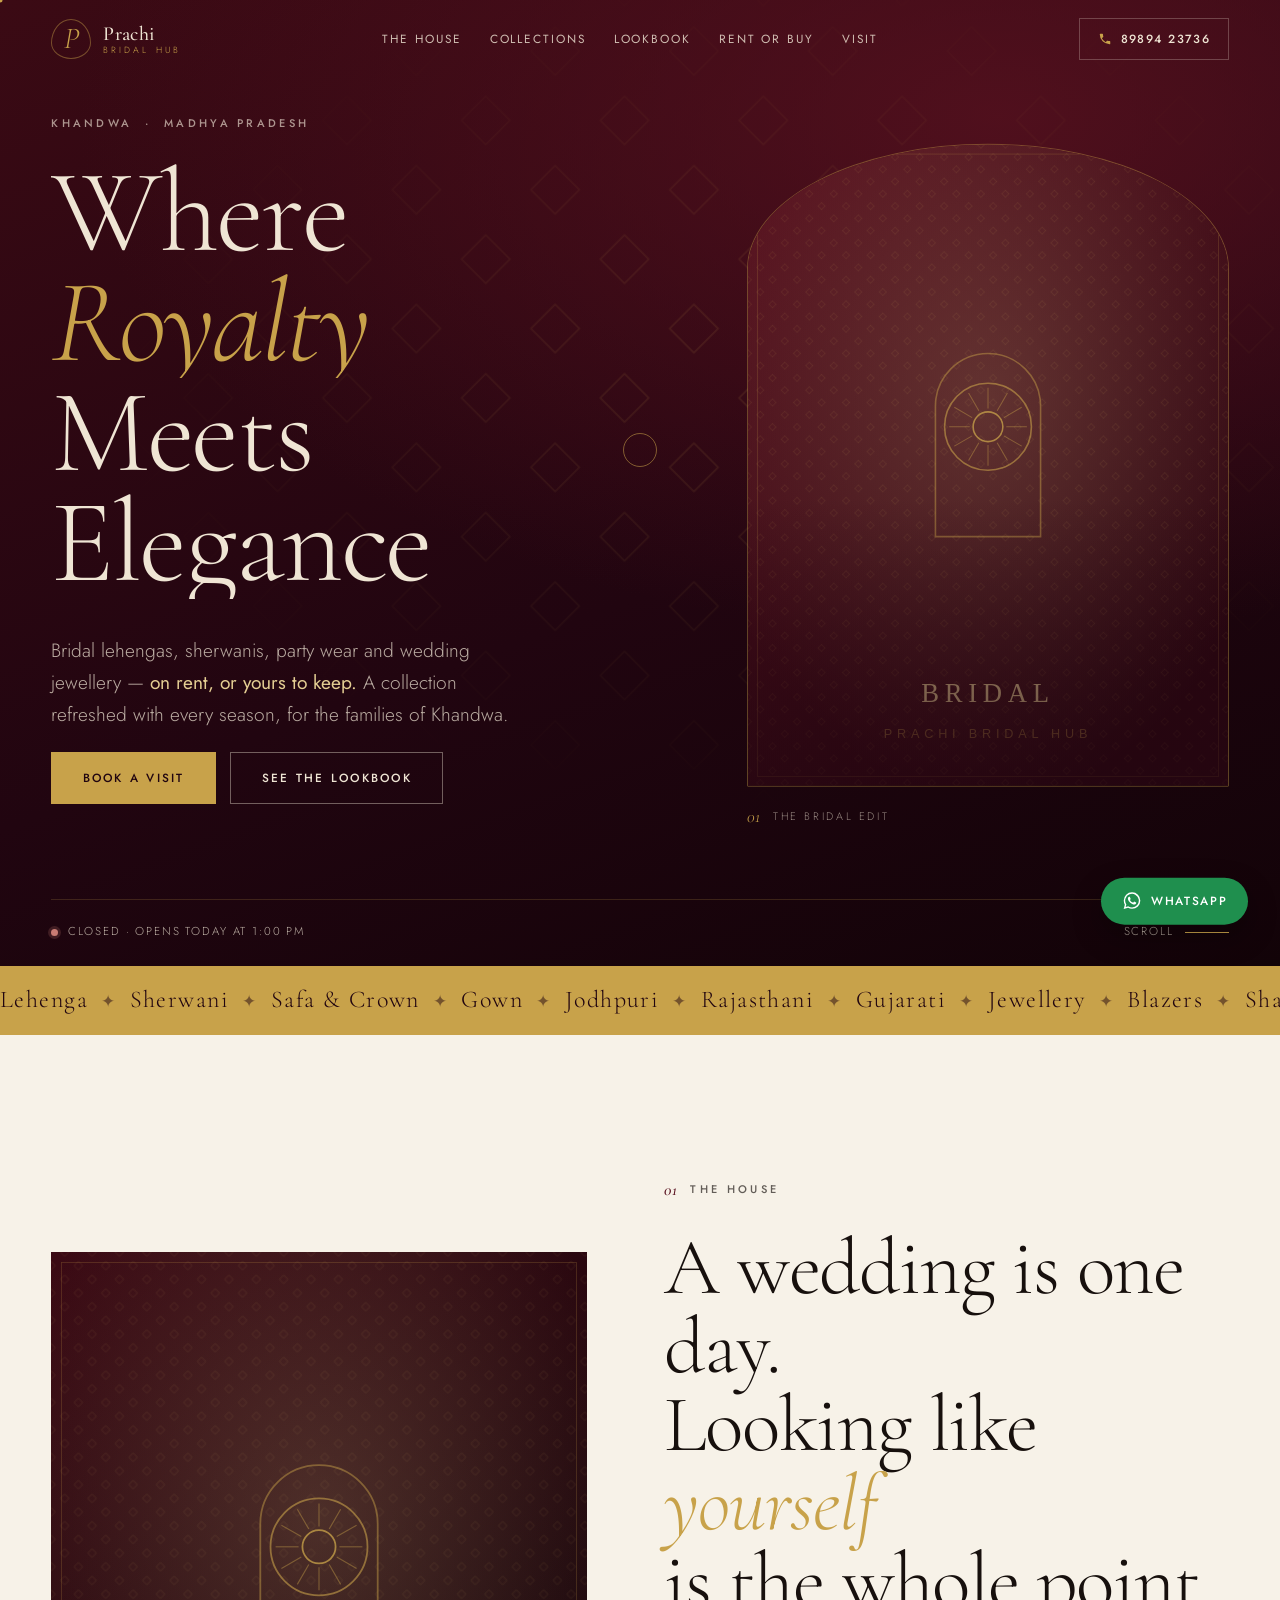
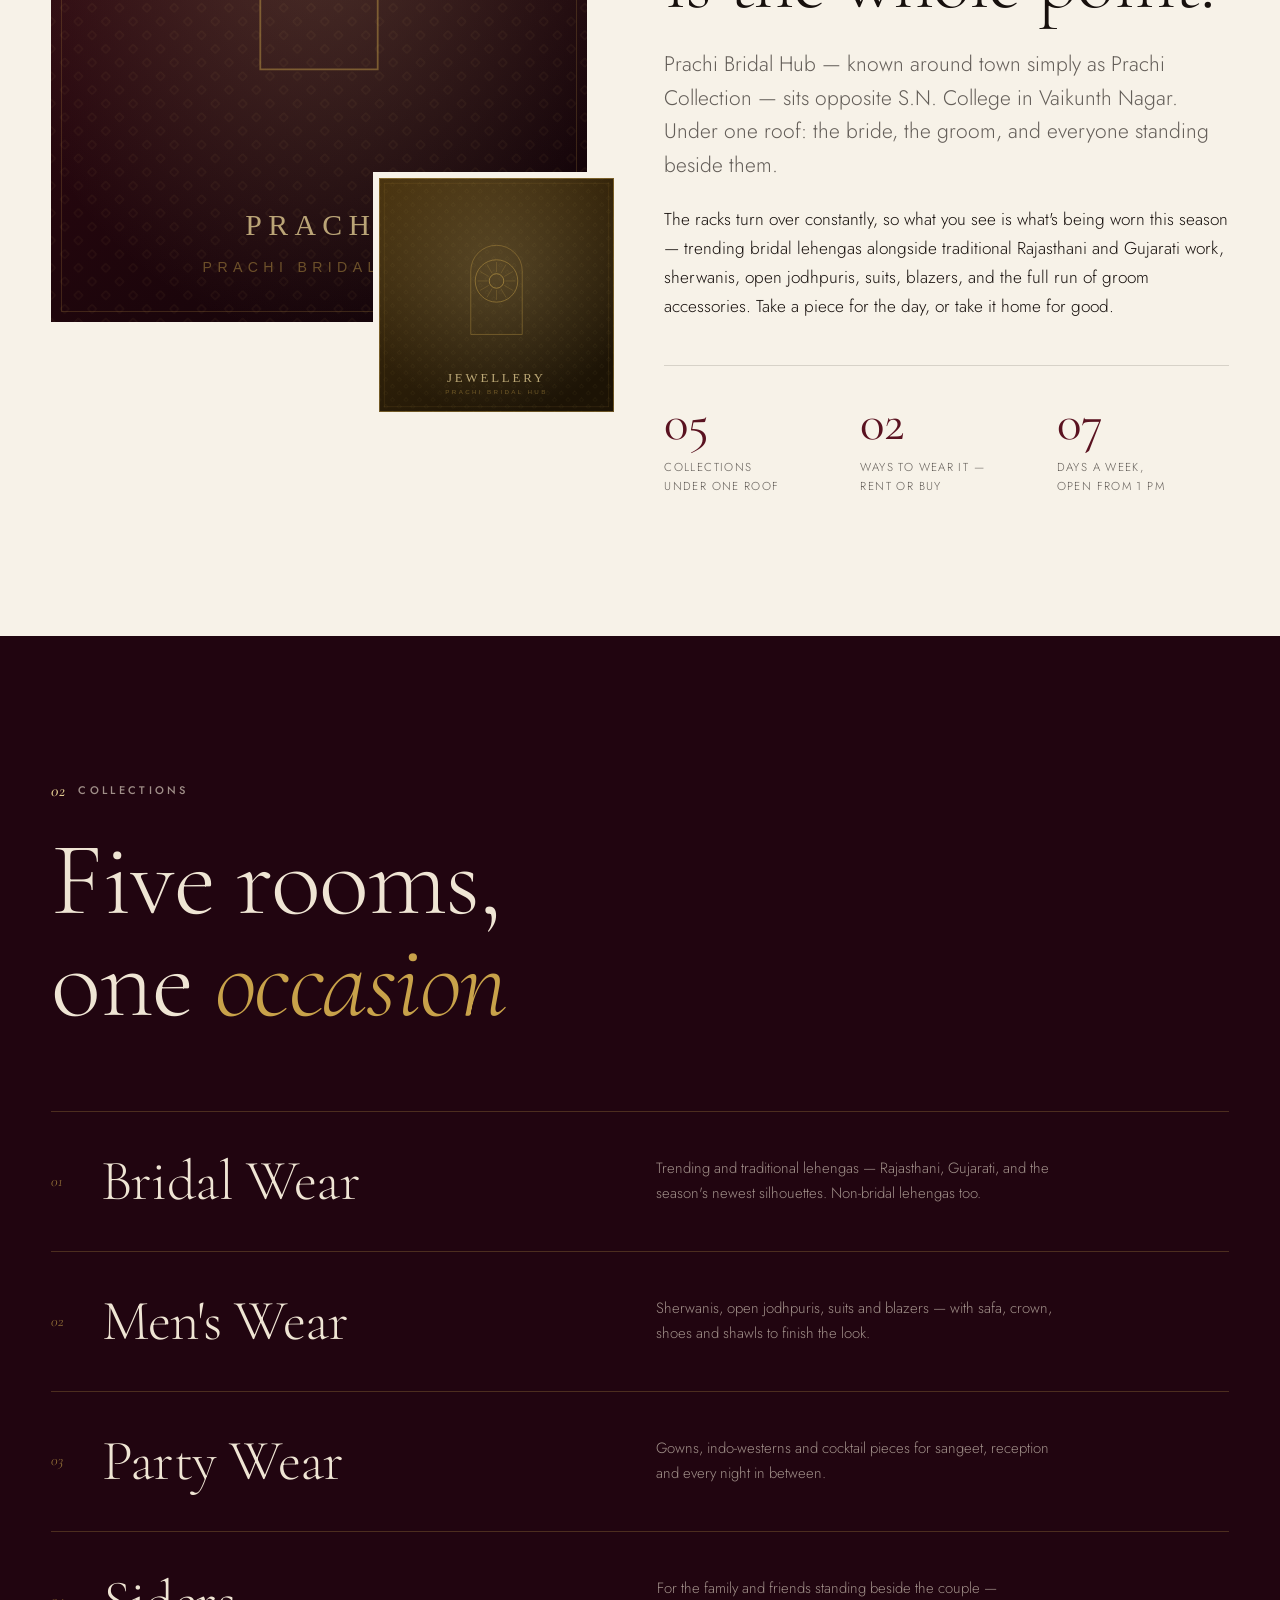
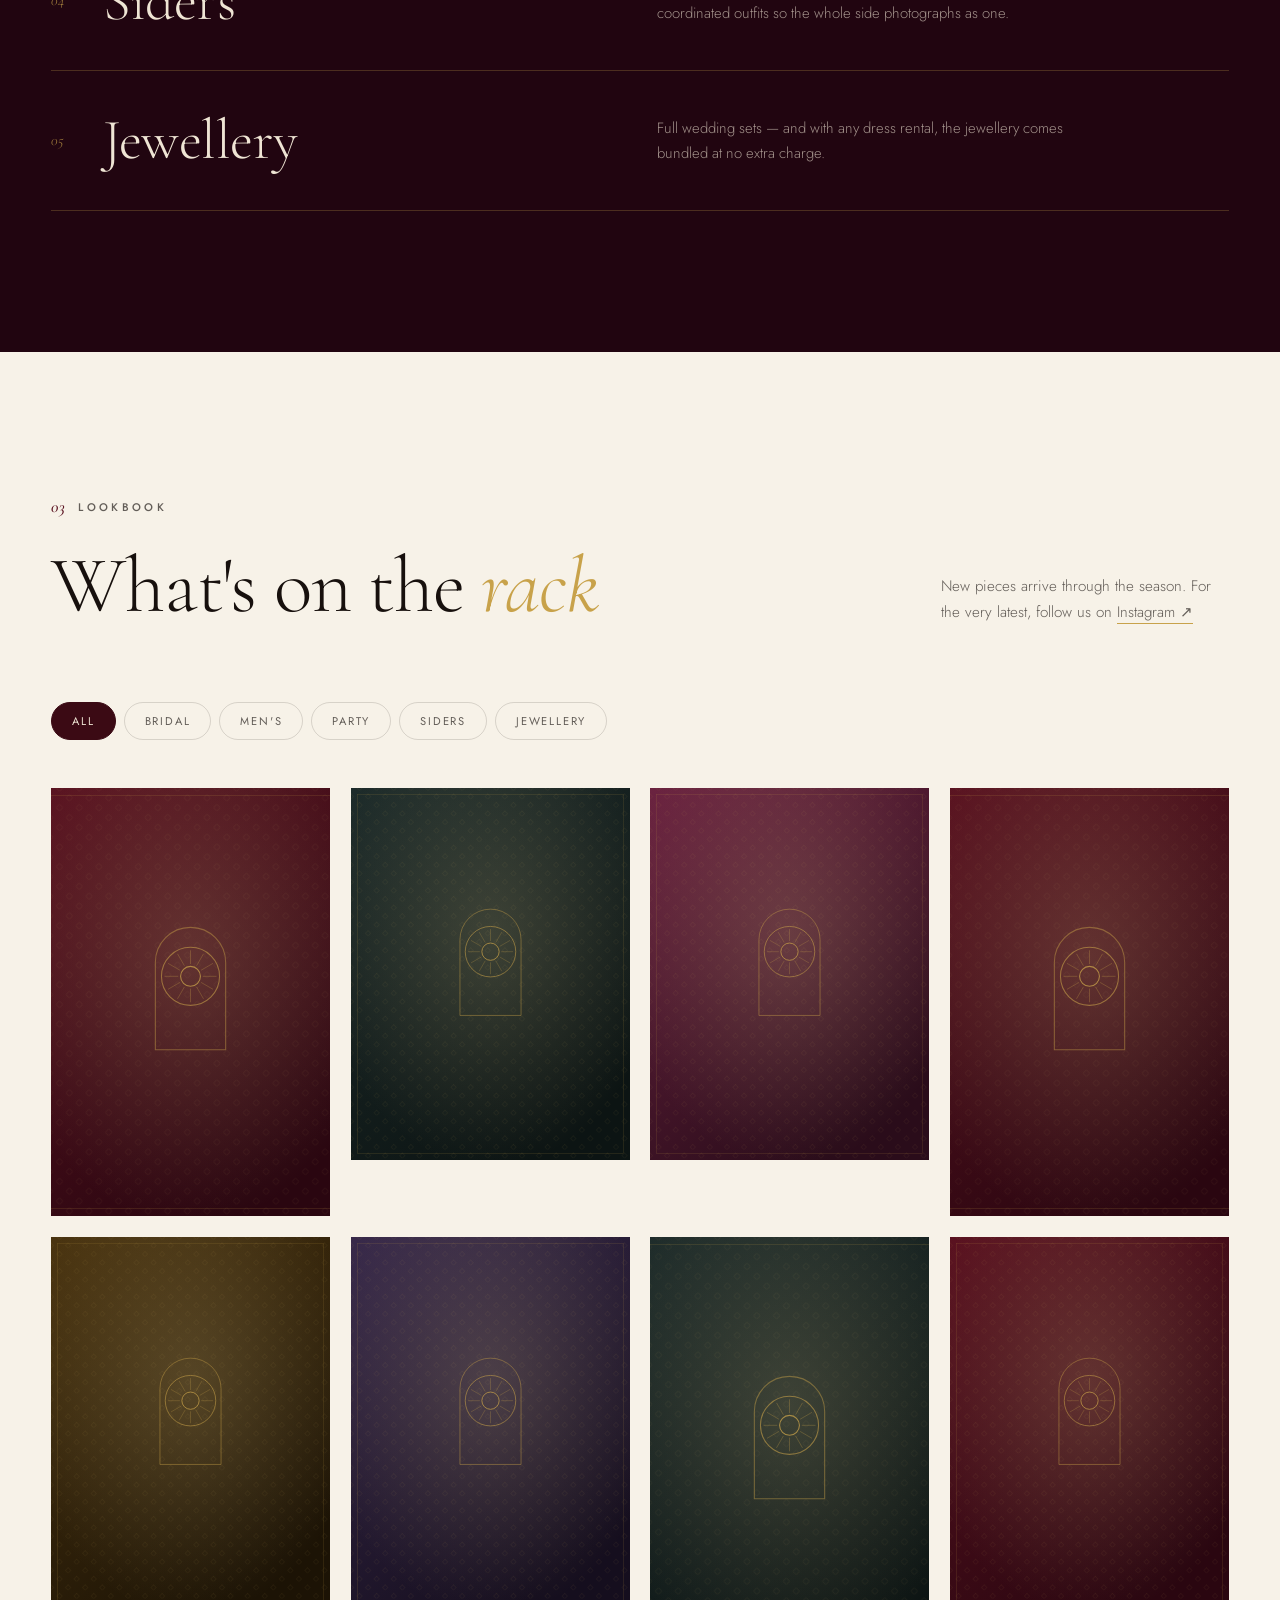
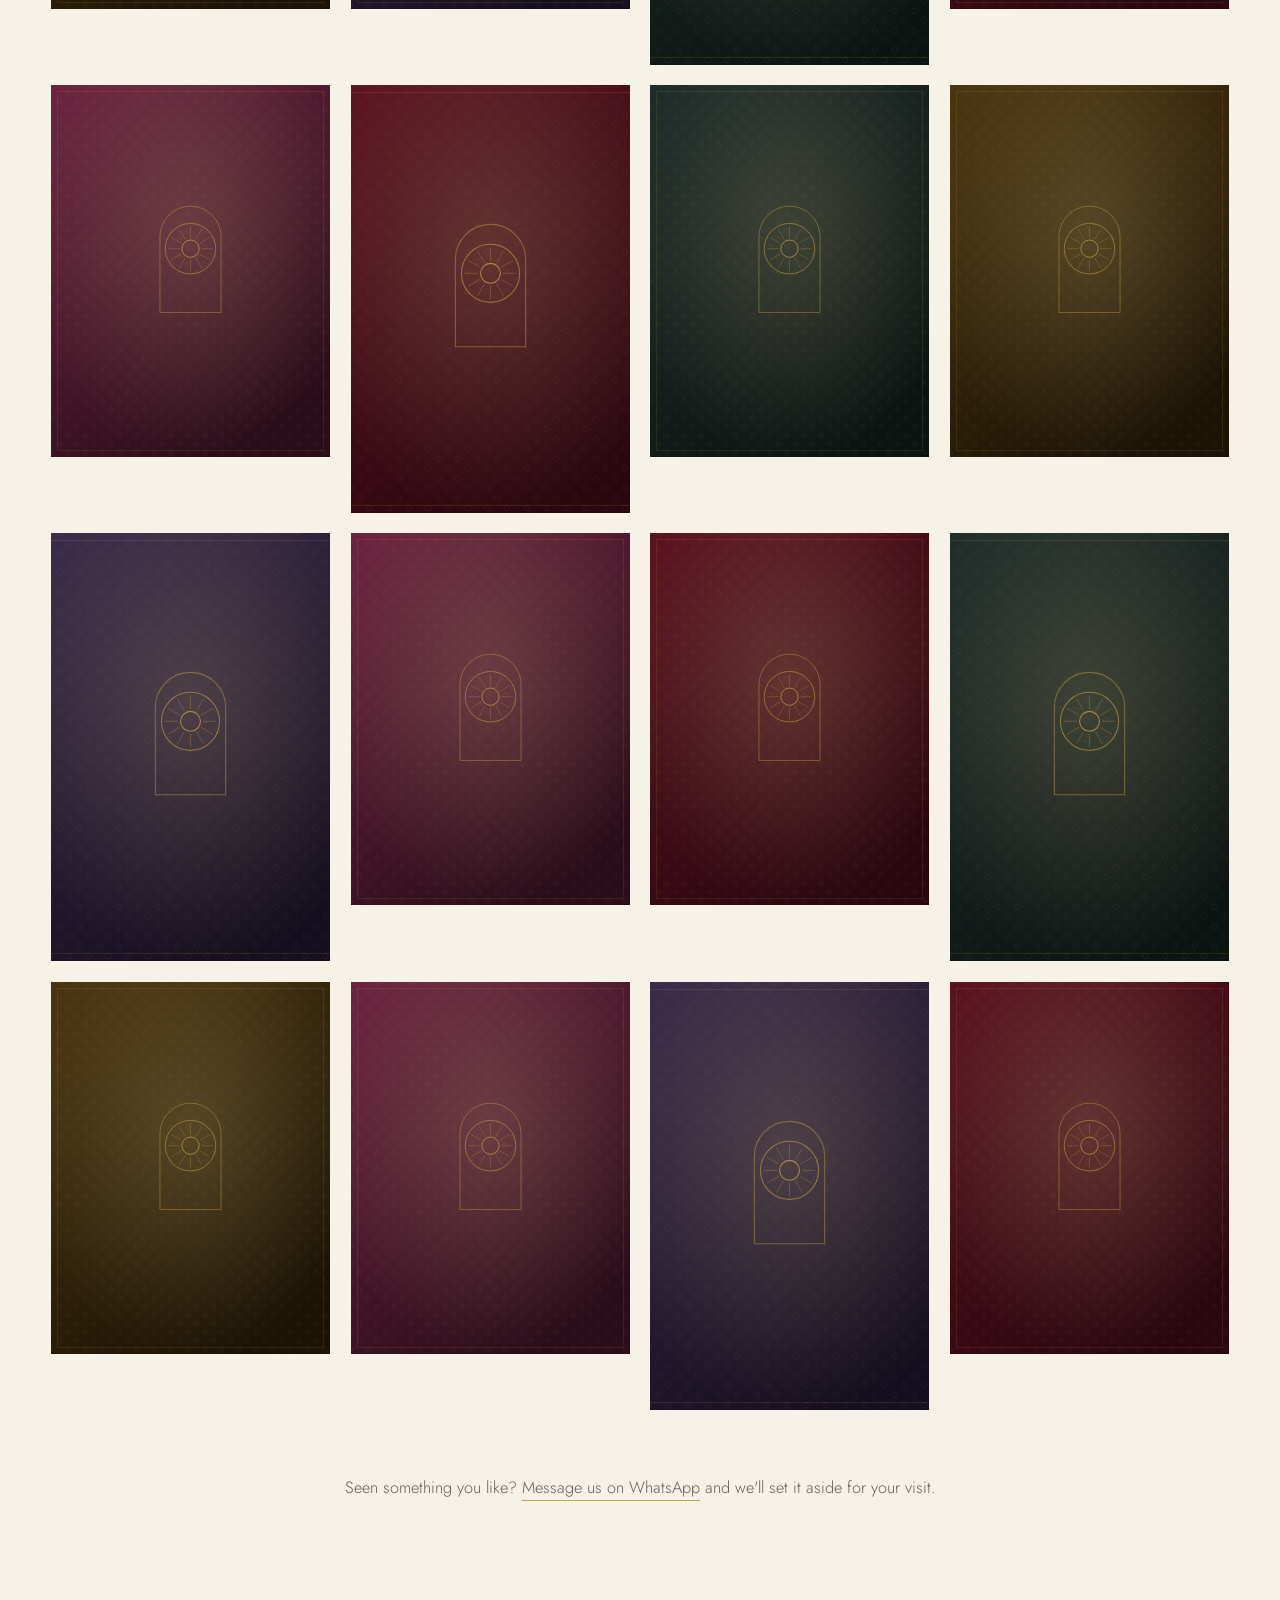
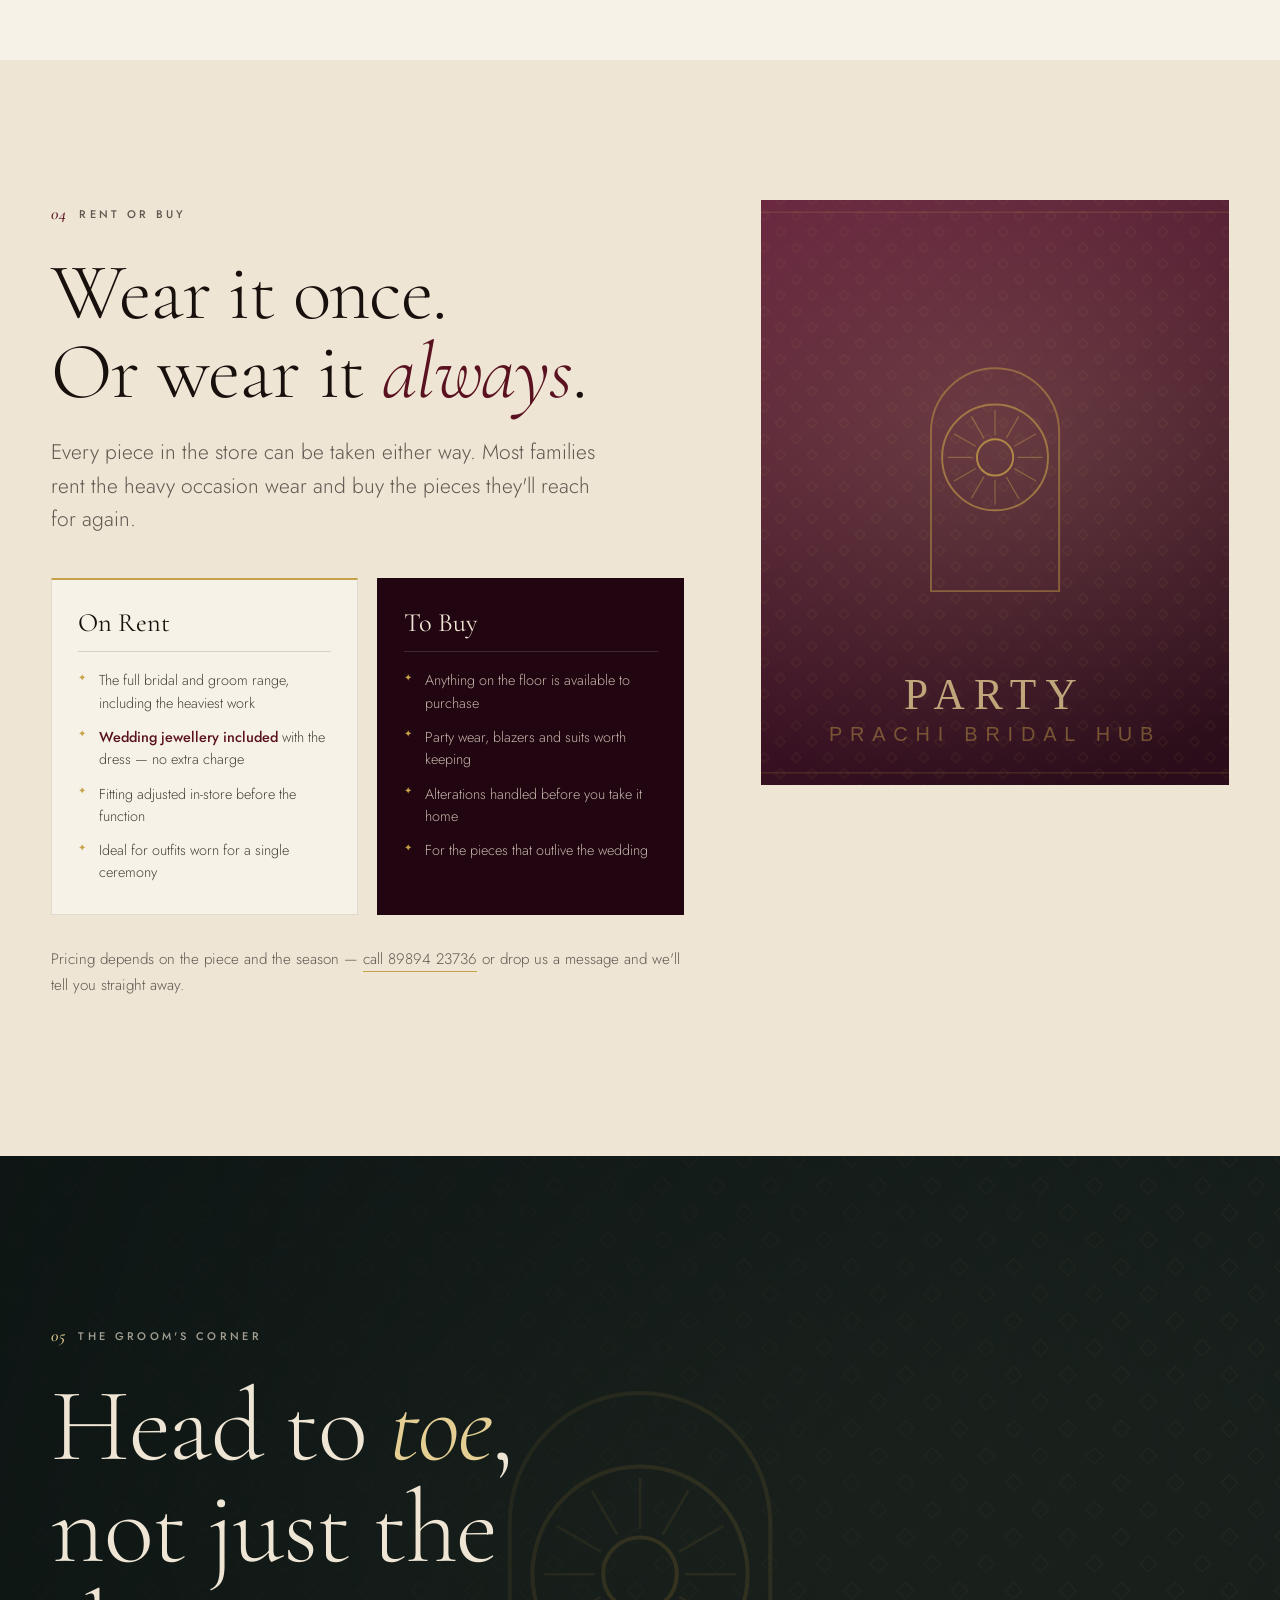
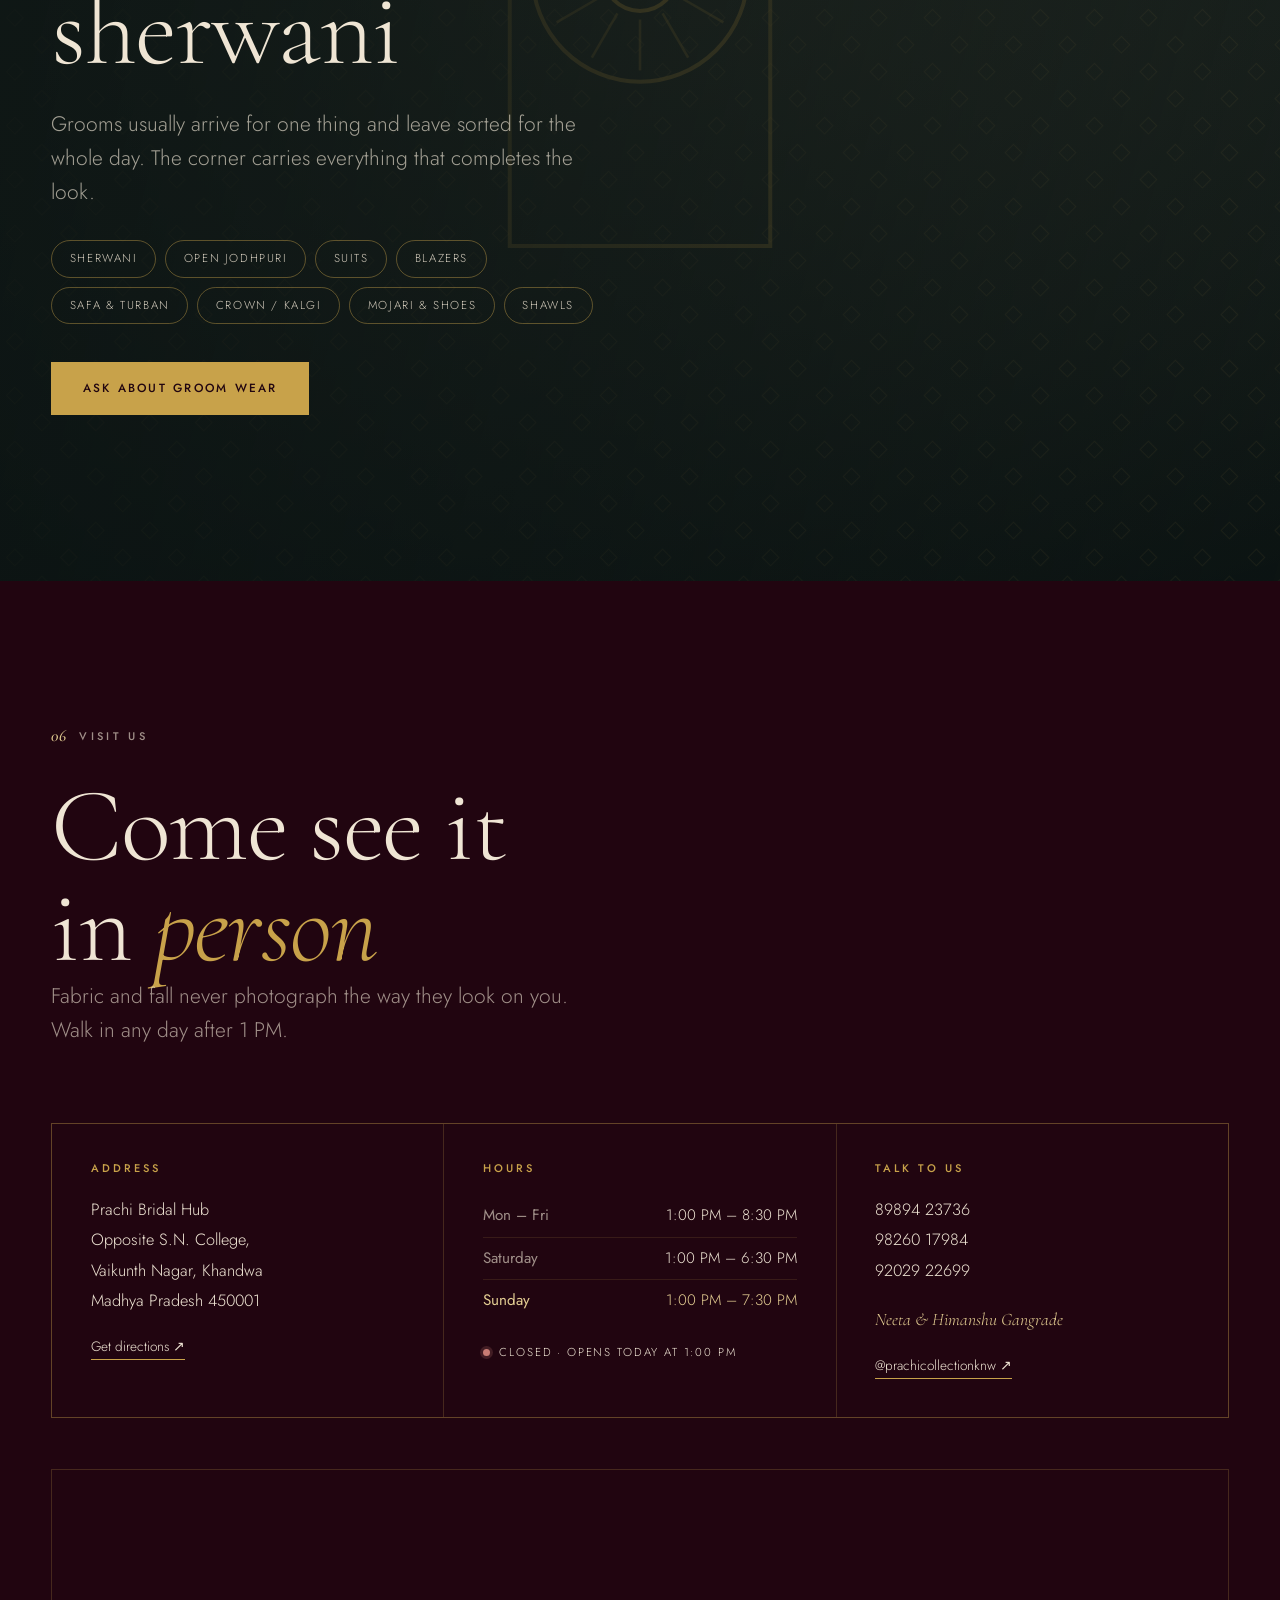
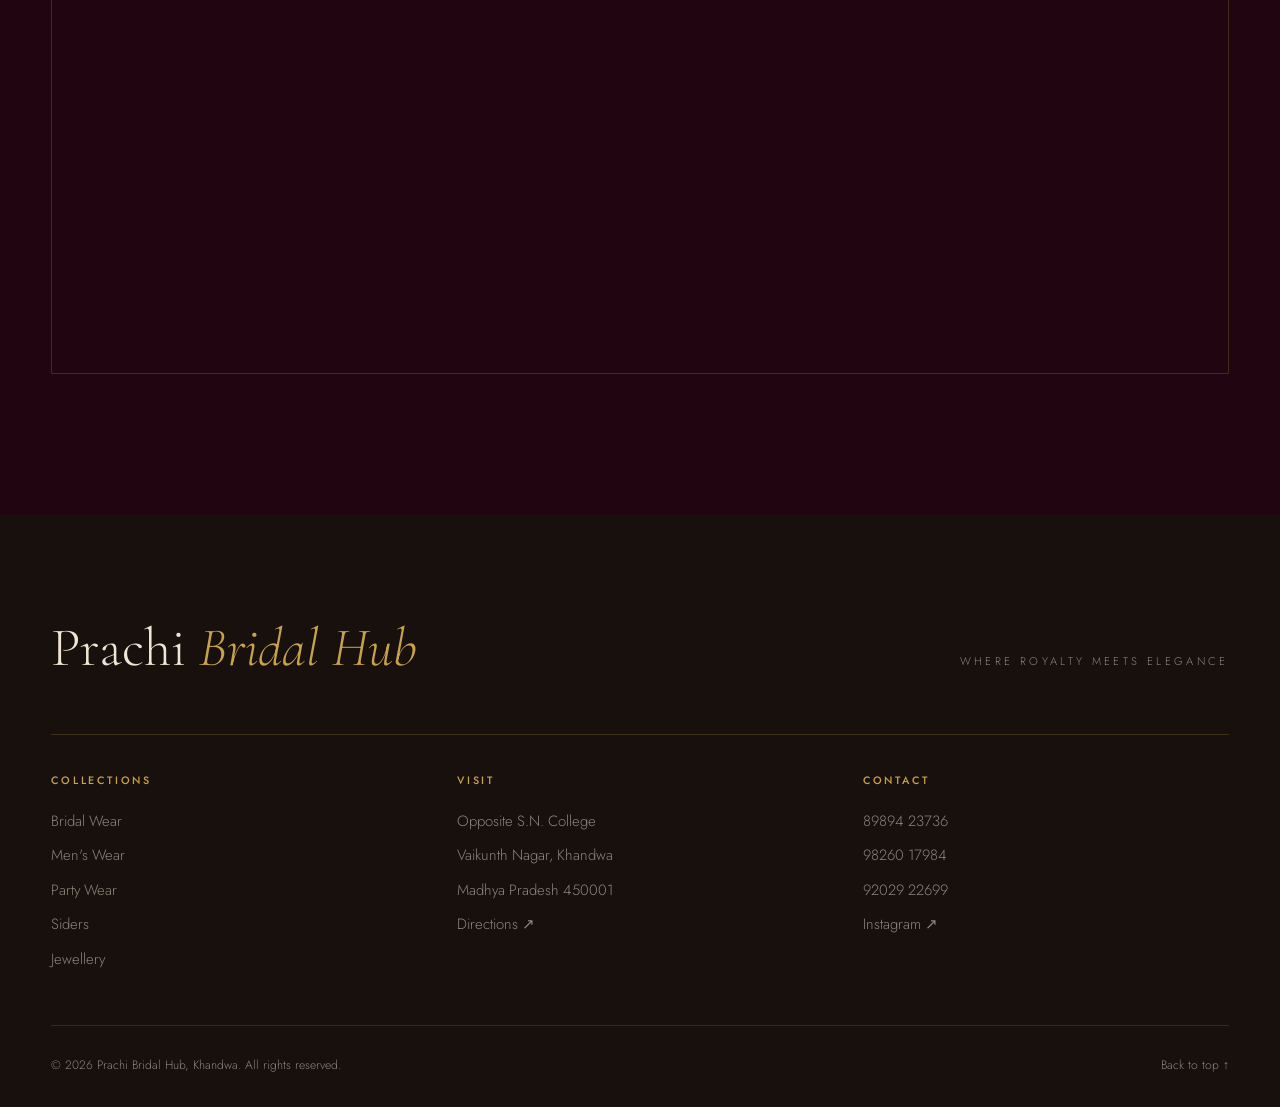
==== index.html @ c34854e0 "Add files via upload" ====
<!doctype html>
<html lang="en">
<head>
<meta charset="utf-8" />
<meta name="viewport" content="width=device-width, initial-scale=1" />
<title>Prachi Bridal Hub — Bridal &amp; Wedding Wear in Khandwa | Rent or Buy</title>

<meta name="description" content="Prachi Collection, Khandwa — bridal lehengas, sherwanis, party wear, siders' outfits and wedding jewellery. Available on rent or to buy. Opposite S.N. College, Vaikunth Nagar. Call 89894 23736." />
<meta name="theme-color" content="#2A0610" />
<meta name="author" content="Prachi Bridal Hub, Khandwa" />

<meta property="og:type" content="website" />
<meta property="og:title" content="Prachi Bridal Hub — Where Royalty Meets Elegance" />
<meta property="og:description" content="Bridal lehengas, sherwanis, party wear and wedding jewellery in Khandwa, M.P. On rent or to keep." />
<meta property="og:image" content="assets/images/hero-portrait.svg" />
<meta property="og:locale" content="en_IN" />
<meta name="twitter:card" content="summary_large_image" />

<link rel="icon" href="assets/favicon.svg" type="image/svg+xml" />
<link rel="preconnect" href="https://fonts.googleapis.com" />
<link rel="preconnect" href="https://fonts.gstatic.com" crossorigin />
<link rel="stylesheet" href="https://fonts.googleapis.com/css2?family=Cormorant+Garamond:ital,wght@0,300;0,400;0,500;0,600;1,300;1,400;1,500&family=Jost:wght@300;400;500;600&display=swap" />
<link rel="stylesheet" href="css/style.css" />

<noscript>
  <style>
    /* Without JS nothing dismisses the loader or triggers the scroll reveals,
       so hand the visitor a plain, complete page instead of a blank screen. */
    .loader, .cursor, .hover-card, .lightbox { display: none !important; }
    .reveal { opacity: 1 !important; transform: none !important; }
    .wa { transform: none !important; }
    /* The lookbook grid is built by JS — point people at Instagram instead. */
    .filters, #lookGrid { display: none !important; }
    .lookbook__nojs { display: block !important; }
  </style>
</noscript>

<script type="application/ld+json">
{
  "@context": "https://schema.org",
  "@type": "ClothingStore",
  "name": "Prachi Bridal Hub",
  "alternateName": "Prachi Collection",
  "slogan": "Where Royalty Meets Elegance",
  "description": "Bridal wear, men's wear, party wear, siders' outfits and wedding jewellery — on rent or to buy — in Khandwa, Madhya Pradesh.",
  "address": {
    "@type": "PostalAddress",
    "streetAddress": "Opposite S.N. College, Vaikunth Nagar",
    "addressLocality": "Khandwa",
    "addressRegion": "Madhya Pradesh",
    "postalCode": "450001",
    "addressCountry": "IN"
  },
  "telephone": ["+91-89894-23736", "+91-98260-17984", "+91-92029-22699"],
  "sameAs": ["https://www.instagram.com/prachicollectionknw/"],
  "currenciesAccepted": "INR",
  "openingHoursSpecification": [
    { "@type": "OpeningHoursSpecification", "dayOfWeek": ["Monday","Tuesday","Wednesday","Thursday","Friday"], "opens": "13:00", "closes": "20:30" },
    { "@type": "OpeningHoursSpecification", "dayOfWeek": "Saturday", "opens": "13:00", "closes": "18:30" },
    { "@type": "OpeningHoursSpecification", "dayOfWeek": "Sunday", "opens": "13:00", "closes": "19:30" }
  ],
  "makesOffer": [
    { "@type": "Offer", "itemOffered": { "@type": "Service", "name": "Bridal lehenga rental" } },
    { "@type": "Offer", "itemOffered": { "@type": "Service", "name": "Sherwani and groom wear rental" } },
    { "@type": "Offer", "itemOffered": { "@type": "Service", "name": "Wedding jewellery rental" } }
  ]
}
</script>
</head>

<body>

<a class="skip-link" href="#collections">Skip to collections</a>

<div class="loader" id="loader" aria-hidden="true">
  <div class="loader__mark">
    <span class="loader__p">P</span>
    <span class="loader__word">Prachi</span>
  </div>
  <div class="loader__bar"><i></i></div>
</div>

<div class="cursor" id="cursor" aria-hidden="true"><span class="cursor__dot"></span><span class="cursor__ring"></span></div>

<!-- ══════════════════ NAV ══════════════════ -->
<header class="nav" id="nav">
  <a class="nav__brand" href="#home" aria-label="Prachi Bridal Hub, home">
    <span class="nav__monogram">P</span>
    <span class="nav__name">
      <b>Prachi</b>
      <i>Bridal Hub</i>
    </span>
  </a>

  <nav class="nav__links" aria-label="Primary">
    <a href="#house">The House</a>
    <a href="#collections">Collections</a>
    <a href="#lookbook">Lookbook</a>
    <a href="#rent">Rent or Buy</a>
    <a href="#visit">Visit</a>
  </nav>

  <div class="nav__end">
    <a class="btn btn--ghost nav__call" href="tel:+918989423736">
      <svg viewBox="0 0 24 24" aria-hidden="true"><path d="M6.6 10.8a15.1 15.1 0 0 0 6.6 6.6l2.2-2.2a1 1 0 0 1 1-.24 11.4 11.4 0 0 0 3.6.58 1 1 0 0 1 1 1V20a1 1 0 0 1-1 1A17 17 0 0 1 3 4a1 1 0 0 1 1-1h3.5a1 1 0 0 1 1 1 11.4 11.4 0 0 0 .58 3.6 1 1 0 0 1-.25 1z"/></svg>
      89894 23736
    </a>
    <button class="nav__toggle" id="navToggle" aria-expanded="false" aria-controls="menu" aria-label="Open menu">
      <span></span><span></span>
    </button>
  </div>
</header>

<div class="menu" id="menu" hidden>
  <nav class="menu__links" aria-label="Mobile">
    <a href="#house"><em>01</em> The House</a>
    <a href="#collections"><em>02</em> Collections</a>
    <a href="#lookbook"><em>03</em> Lookbook</a>
    <a href="#rent"><em>04</em> Rent or Buy</a>
    <a href="#groom"><em>05</em> Groom's Corner</a>
    <a href="#visit"><em>06</em> Visit Us</a>
  </nav>
  <div class="menu__foot">
    <a href="tel:+918989423736">89894 23736</a>
    <a href="tel:+919826017984">98260 17984</a>
    <a href="https://www.instagram.com/prachicollectionknw/" target="_blank" rel="noopener">Instagram ↗</a>
  </div>
</div>

<main>

<!-- ══════════════════ HERO ══════════════════ -->
<section class="hero" id="home">
  <div class="hero__ornament" aria-hidden="true">
    <svg viewBox="0 0 600 600" preserveAspectRatio="xMidYMid slice">
      <defs>
        <pattern id="heroJaali" width="46" height="46" patternUnits="userSpaceOnUse" patternTransform="rotate(45)">
          <rect x="15" y="15" width="16" height="16" fill="none" stroke="currentColor" stroke-width="0.8" />
        </pattern>
      </defs>
      <rect width="600" height="600" fill="url(#heroJaali)" />
    </svg>
  </div>

  <div class="hero__inner">
    <div class="hero__copy">
      <p class="eyebrow reveal">Khandwa &nbsp;·&nbsp; Madhya Pradesh</p>

      <h1 class="hero__title" data-split>
        <span class="line">Where <em>Royalty</em></span>
        <span class="line">Meets Elegance</span>
      </h1>

      <p class="hero__sub reveal" data-delay="1">
        Bridal lehengas, sherwanis, party wear and wedding jewellery —
        <b>on rent, or yours to keep.</b> A collection refreshed with every
        season, for the families of Khandwa.
      </p>

      <div class="hero__cta reveal" data-delay="2">
        <a class="btn btn--gold" href="https://wa.me/918989423736?text=Hello%20Prachi%20Bridal%20Hub%2C%20I%27d%20like%20to%20book%20a%20visit%20to%20see%20your%20collection." target="_blank" rel="noopener">Book a Visit</a>
        <a class="btn btn--line" href="#lookbook">See the Lookbook</a>
      </div>

      <ul class="hero__tags reveal" data-delay="3">
        <li>Bridal Wear</li><li>Men's Wear</li><li>Party Wear</li><li>Siders</li><li>Jewellery</li>
      </ul>
    </div>

    <figure class="hero__frame reveal" data-delay="2">
      <div class="hero__frame-inner" data-parallax="0.06">
        <img src="assets/images/hero-portrait.svg" alt="Bridal lehenga from the Prachi Collection" width="720" height="960" fetchpriority="high" />
      </div>
      <figcaption>
        <span class="hero__frame-no">01</span>
        <span>The Bridal Edit</span>
      </figcaption>
    </figure>
  </div>

  <div class="hero__foot">
    <p class="hero__status" id="storeStatus" aria-live="polite">
      <i class="dot"></i><span>Open daily from 1 PM</span>
    </p>
    <a class="hero__scroll" href="#house" aria-label="Scroll to next section">
      <span>Scroll</span>
      <i></i>
    </a>
  </div>
</section>

<!-- ══════════════════ MARQUEE ══════════════════ -->
<div class="marquee" aria-hidden="true">
  <div class="marquee__track">
    <span>Lehenga <i>✦</i> Sherwani <i>✦</i> Safa &amp; Crown <i>✦</i> Gown <i>✦</i> Jodhpuri <i>✦</i> Rajasthani <i>✦</i> Gujarati <i>✦</i> Jewellery <i>✦</i> Blazers <i>✦</i> Shawls <i>✦</i></span>
    <span>Lehenga <i>✦</i> Sherwani <i>✦</i> Safa &amp; Crown <i>✦</i> Gown <i>✦</i> Jodhpuri <i>✦</i> Rajasthani <i>✦</i> Gujarati <i>✦</i> Jewellery <i>✦</i> Blazers <i>✦</i> Shawls <i>✦</i></span>
  </div>
</div>

<!-- ══════════════════ THE HOUSE ══════════════════ -->
<section class="house section" id="house">
  <div class="wrap house__grid">
    <div class="house__media">
      <figure class="house__img house__img--tall reveal">
        <img src="assets/images/story-01.svg" alt="Inside the Prachi Collection store in Khandwa" width="720" height="900" loading="lazy" />
      </figure>
      <figure class="house__img house__img--sq reveal" data-delay="2">
        <img src="assets/images/story-02.svg" alt="Wedding jewellery available with rentals" width="640" height="640" loading="lazy" />
      </figure>
    </div>

    <div class="house__copy">
      <p class="eyebrow reveal"><span class="num">01</span> The House</p>
      <h2 class="display reveal" data-delay="1">A wedding is one day.<br />Looking like <em>yourself</em><br />is the whole point.</h2>
      <p class="lede reveal" data-delay="2">
        Prachi Bridal Hub — known around town simply as Prachi Collection —
        sits opposite S.N. College in Vaikunth Nagar. Under one roof: the bride,
        the groom, and everyone standing beside them.
      </p>
      <p class="reveal" data-delay="3">
        The racks turn over constantly, so what you see is what's being worn
        this season — trending bridal lehengas alongside traditional Rajasthani
        and Gujarati work, sherwanis, open jodhpuris, suits, blazers, and the
        full run of groom accessories. Take a piece for the day, or take it home
        for good.
      </p>

      <dl class="stats reveal" data-delay="4">
        <div><dt data-count="5">05</dt><dd>Collections<br />under one roof</dd></div>
        <div><dt data-count="2">02</dt><dd>Ways to wear it —<br />rent or buy</dd></div>
        <div><dt data-count="7">07</dt><dd>Days a week,<br />open from 1 PM</dd></div>
      </dl>
    </div>
  </div>
</section>

<!-- ══════════════════ COLLECTIONS ══════════════════ -->
<section class="collections section section--dark" id="collections">
  <div class="wrap">
    <header class="sec-head">
      <p class="eyebrow reveal"><span class="num">02</span> Collections</p>
      <h2 class="display display--xl reveal" data-delay="1">Five rooms,<br />one <em>occasion</em></h2>
    </header>

    <ul class="collections__list" id="collectionsList">
      <li class="crow reveal" data-img="assets/images/col-bridal.svg">
        <a href="#lookbook" data-filter="bridal">
          <span class="crow__no">01</span>
          <h3 class="crow__title">Bridal Wear</h3>
          <p class="crow__desc">Trending and traditional lehengas — Rajasthani, Gujarati, and the season's newest silhouettes. Non-bridal lehengas too.</p>
          <span class="crow__go" aria-hidden="true">↗</span>
        </a>
      </li>
      <li class="crow reveal" data-img="assets/images/col-men.svg">
        <a href="#lookbook" data-filter="men">
          <span class="crow__no">02</span>
          <h3 class="crow__title">Men's Wear</h3>
          <p class="crow__desc">Sherwanis, open jodhpuris, suits and blazers — with safa, crown, shoes and shawls to finish the look.</p>
          <span class="crow__go" aria-hidden="true">↗</span>
        </a>
      </li>
      <li class="crow reveal" data-img="assets/images/col-party.svg">
        <a href="#lookbook" data-filter="party">
          <span class="crow__no">03</span>
          <h3 class="crow__title">Party Wear</h3>
          <p class="crow__desc">Gowns, indo-westerns and cocktail pieces for sangeet, reception and every night in between.</p>
          <span class="crow__go" aria-hidden="true">↗</span>
        </a>
      </li>
      <li class="crow reveal" data-img="assets/images/col-siders.svg">
        <a href="#lookbook" data-filter="siders">
          <span class="crow__no">04</span>
          <h3 class="crow__title">Siders</h3>
          <p class="crow__desc">For the family and friends standing beside the couple — coordinated outfits so the whole side photographs as one.</p>
          <span class="crow__go" aria-hidden="true">↗</span>
        </a>
      </li>
      <li class="crow reveal" data-img="assets/images/col-jewellery.svg">
        <a href="#lookbook" data-filter="jewellery">
          <span class="crow__no">05</span>
          <h3 class="crow__title">Jewellery</h3>
          <p class="crow__desc">Full wedding sets — and with any dress rental, the jewellery comes bundled at no extra charge.</p>
          <span class="crow__go" aria-hidden="true">↗</span>
        </a>
      </li>
    </ul>
  </div>

  <div class="hover-card" id="hoverCard" aria-hidden="true"><img src="" alt="" /></div>
</section>

<!-- ══════════════════ LOOKBOOK ══════════════════ -->
<section class="lookbook section" id="lookbook">
  <div class="wrap">
    <header class="sec-head sec-head--row">
      <div>
        <p class="eyebrow reveal"><span class="num">03</span> Lookbook</p>
        <h2 class="display reveal" data-delay="1">What's on the <em>rack</em></h2>
      </div>
      <p class="sec-head__note reveal" data-delay="2">
        New pieces arrive through the season. For the very latest, follow us on
        <a href="https://www.instagram.com/prachicollectionknw/" target="_blank" rel="noopener">Instagram ↗</a>
      </p>
    </header>

    <div class="filters reveal" role="tablist" aria-label="Filter lookbook">
      <button class="filters__btn is-active" data-filter="all" role="tab" aria-selected="true">All</button>
      <button class="filters__btn" data-filter="bridal" role="tab" aria-selected="false">Bridal</button>
      <button class="filters__btn" data-filter="men" role="tab" aria-selected="false">Men's</button>
      <button class="filters__btn" data-filter="party" role="tab" aria-selected="false">Party</button>
      <button class="filters__btn" data-filter="siders" role="tab" aria-selected="false">Siders</button>
      <button class="filters__btn" data-filter="jewellery" role="tab" aria-selected="false">Jewellery</button>
    </div>

    <div class="grid" id="lookGrid">
      <!-- tiles injected by js/main.js from the LOOKS array -->
    </div>

    <p class="lookbook__nojs">
      Our lookbook gallery needs JavaScript switched on. You can see every new
      piece as it arrives on
      <a class="link" href="https://www.instagram.com/prachicollectionknw/" target="_blank" rel="noopener">Instagram ↗</a>,
      or call us on <a class="link" href="tel:+918989423736">89894 23736</a>.
    </p>

    <p class="lookbook__cta reveal">
      Seen something you like? <a class="link" href="https://wa.me/918989423736?text=Hello%20Prachi%20Bridal%20Hub%2C%20I%20saw%20a%20piece%20on%20your%20website%20and%20would%20like%20to%20know%20more." target="_blank" rel="noopener">Message us on WhatsApp</a> and we'll set it aside for your visit.
    </p>
  </div>
</section>

<!-- ══════════════════ RENT OR BUY ══════════════════ -->
<section class="rent section section--cream" id="rent">
  <div class="wrap rent__grid">
    <div class="rent__copy">
      <p class="eyebrow reveal"><span class="num">04</span> Rent or Buy</p>
      <h2 class="display reveal" data-delay="1">Wear it once.<br />Or wear it <em>always</em>.</h2>
      <p class="lede reveal" data-delay="2">
        Every piece in the store can be taken either way. Most families rent the
        heavy occasion wear and buy the pieces they'll reach for again.
      </p>

      <div class="rent__cards">
        <article class="rent__card reveal" data-delay="2">
          <h3>On Rent</h3>
          <ul>
            <li>The full bridal and groom range, including the heaviest work</li>
            <li><b>Wedding jewellery included</b> with the dress — no extra charge</li>
            <li>Fitting adjusted in-store before the function</li>
            <li>Ideal for outfits worn for a single ceremony</li>
          </ul>
        </article>
        <article class="rent__card rent__card--alt reveal" data-delay="3">
          <h3>To Buy</h3>
          <ul>
            <li>Anything on the floor is available to purchase</li>
            <li>Party wear, blazers and suits worth keeping</li>
            <li>Alterations handled before you take it home</li>
            <li>For the pieces that outlive the wedding</li>
          </ul>
        </article>
      </div>

      <p class="rent__note reveal" data-delay="4">
        Pricing depends on the piece and the season — <a class="link" href="tel:+918989423736">call 89894 23736</a> or drop us a message and we'll tell you straight away.
      </p>
    </div>

    <figure class="rent__img reveal" data-delay="2">
      <img src="assets/images/rent-01.svg" alt="Rental collection at Prachi Bridal Hub" width="900" height="675" loading="lazy" />
    </figure>
  </div>
</section>

<!-- ══════════════════ GROOM ══════════════════ -->
<section class="groom" id="groom">
  <figure class="groom__bg" aria-hidden="true">
    <img src="assets/images/groom-01.svg" alt="" width="1440" height="810" loading="lazy" data-parallax="0.05" />
  </figure>
  <div class="wrap">
   <div class="groom__inner">
    <p class="eyebrow reveal"><span class="num">05</span> The Groom's Corner</p>
    <h2 class="display display--xl reveal" data-delay="1">Head to <em>toe</em>,<br />not just the sherwani</h2>
    <p class="lede reveal" data-delay="2">
      Grooms usually arrive for one thing and leave sorted for the whole day.
      The corner carries everything that completes the look.
    </p>
    <ul class="chips reveal" data-delay="3">
      <li>Sherwani</li><li>Open Jodhpuri</li><li>Suits</li><li>Blazers</li>
      <li>Safa &amp; Turban</li><li>Crown / Kalgi</li><li>Mojari &amp; Shoes</li><li>Shawls</li>
    </ul>
    <a class="btn btn--gold reveal" data-delay="4" href="https://wa.me/918989423736?text=Hello%2C%20I%27m%20looking%20for%20groom%20wear%20%E2%80%94%20sherwani%2Fjodhpuri.%20Could%20you%20help%3F" target="_blank" rel="noopener">Ask about groom wear</a>
   </div>
  </div>
</section>

<!-- ══════════════════ VISIT ══════════════════ -->
<section class="visit section section--dark" id="visit">
  <div class="wrap">
    <header class="sec-head">
      <p class="eyebrow reveal"><span class="num">06</span> Visit Us</p>
      <h2 class="display display--xl reveal" data-delay="1">Come see it<br />in <em>person</em></h2>
      <p class="lede reveal" data-delay="2">Fabric and fall never photograph the way they look on you. Walk in any day after 1 PM.</p>
    </header>

    <div class="visit__grid">
      <div class="visit__panel reveal">
        <h3>Address</h3>
        <address>
          Prachi Bridal Hub<br />
          Opposite S.N. College,<br />
          Vaikunth Nagar, Khandwa<br />
          Madhya Pradesh 450001
        </address>
        <a class="link" href="https://www.google.com/maps/search/?api=1&amp;query=Prachi+Collection+Opposite+S.N.+College+Vaikunth+Nagar+Khandwa+Madhya+Pradesh+450001" target="_blank" rel="noopener">Get directions ↗</a>
      </div>

      <div class="visit__panel reveal" data-delay="1">
        <h3>Hours</h3>
        <table class="hours" id="hoursTable">
          <tbody>
            <tr data-days="1,2,3,4,5"><th scope="row">Mon – Fri</th><td>1:00 PM – 8:30 PM</td></tr>
            <tr data-days="6"><th scope="row">Saturday</th><td>1:00 PM – 6:30 PM</td></tr>
            <tr data-days="0"><th scope="row">Sunday</th><td>1:00 PM – 7:30 PM</td></tr>
          </tbody>
        </table>
        <p class="visit__status" id="storeStatus2"><i class="dot"></i><span>Open daily from 1 PM</span></p>
      </div>

      <div class="visit__panel reveal" data-delay="2">
        <h3>Talk to us</h3>
        <ul class="contact">
          <li><a href="tel:+918989423736">89894 23736</a></li>
          <li><a href="tel:+919826017984">98260 17984</a></li>
          <li><a href="tel:+919202922699">92029 22699</a></li>
        </ul>
        <p class="visit__owner">Neeta &amp; Himanshu Gangrade</p>
        <a class="link" href="https://www.instagram.com/prachicollectionknw/" target="_blank" rel="noopener">@prachicollectionknw ↗</a>
      </div>
    </div>

    <div class="visit__map reveal">
      <iframe
        title="Map showing Prachi Bridal Hub, Vaikunth Nagar, Khandwa"
        src="https://www.google.com/maps?q=Prachi%20Collection%2C%20Opposite%20S.N.%20College%2C%20Vaikunth%20Nagar%2C%20Khandwa%2C%20Madhya%20Pradesh%20450001&amp;output=embed"
        loading="lazy" referrerpolicy="no-referrer-when-downgrade" allowfullscreen></iframe>
    </div>
  </div>
</section>

</main>

<!-- ══════════════════ FOOTER ══════════════════ -->
<footer class="foot">
  <div class="wrap">
    <div class="foot__top">
      <p class="foot__mark">Prachi <em>Bridal Hub</em></p>
      <p class="foot__tag">Where Royalty Meets Elegance</p>
    </div>

    <div class="foot__cols">
      <div>
        <h4>Collections</h4>
        <a href="#lookbook">Bridal Wear</a>
        <a href="#lookbook">Men's Wear</a>
        <a href="#lookbook">Party Wear</a>
        <a href="#lookbook">Siders</a>
        <a href="#lookbook">Jewellery</a>
      </div>
      <div>
        <h4>Visit</h4>
        <a href="#visit">Opposite S.N. College</a>
        <a href="#visit">Vaikunth Nagar, Khandwa</a>
        <a href="#visit">Madhya Pradesh 450001</a>
        <a href="https://www.google.com/maps/search/?api=1&amp;query=Prachi+Collection+Khandwa" target="_blank" rel="noopener">Directions ↗</a>
      </div>
      <div>
        <h4>Contact</h4>
        <a href="tel:+918989423736">89894 23736</a>
        <a href="tel:+919826017984">98260 17984</a>
        <a href="tel:+919202922699">92029 22699</a>
        <a href="https://www.instagram.com/prachicollectionknw/" target="_blank" rel="noopener">Instagram ↗</a>
      </div>
    </div>

    <div class="foot__base">
      <p>&copy; <span id="year">2026</span> Prachi Bridal Hub, Khandwa. All rights reserved.</p>
      <a href="#home" class="foot__up">Back to top ↑</a>
    </div>
  </div>
</footer>

<a class="wa" href="https://wa.me/918989423736?text=Hello%20Prachi%20Bridal%20Hub%2C%20I%27d%20like%20to%20enquire%20about%20your%20collection." target="_blank" rel="noopener" aria-label="Chat with us on WhatsApp">
  <svg viewBox="0 0 24 24" aria-hidden="true"><path d="M12.04 2A9.9 9.9 0 0 0 2.1 11.9a9.8 9.8 0 0 0 1.35 4.95L2 22l5.3-1.38a9.9 9.9 0 0 0 4.74 1.2h.01a9.9 9.9 0 0 0 9.94-9.9A9.9 9.9 0 0 0 12.04 2m0 18.15a8.2 8.2 0 0 1-4.19-1.15l-.3-.18-3.12.82.83-3.04-.2-.31a8.16 8.16 0 1 1 6.98 3.86m4.5-6.13c-.24-.12-1.45-.72-1.68-.8s-.39-.12-.55.12-.63.8-.78.96-.29.18-.53.06a6.7 6.7 0 0 1-3.35-2.93c-.25-.43.25-.4.72-1.33a.45.45 0 0 0-.02-.43c-.06-.12-.55-1.33-.76-1.82s-.4-.42-.55-.43h-.47a.9.9 0 0 0-.65.3 2.75 2.75 0 0 0-.86 2.05 4.8 4.8 0 0 0 1 2.54 10.9 10.9 0 0 0 4.2 3.71c1.56.68 2.17.73 2.95.62.48-.07 1.45-.6 1.65-1.17s.2-1.07.14-1.17-.22-.18-.46-.3"/></svg>
  <span>WhatsApp</span>
</a>

<div class="lightbox" id="lightbox" hidden>
  <button class="lightbox__close" id="lbClose" aria-label="Close">&times;</button>
  <button class="lightbox__nav lightbox__nav--prev" id="lbPrev" aria-label="Previous">&#8249;</button>
  <figure class="lightbox__stage">
    <img id="lbImg" src="" alt="" />
    <figcaption id="lbCap"></figcaption>
  </figure>
  <button class="lightbox__nav lightbox__nav--next" id="lbNext" aria-label="Next">&#8250;</button>
</div>

<script src="js/main.js" defer></script>
</body>
</html>
---- css/style.css ----
/* ═══════════════════════════════════════════════════════════
   Prachi Bridal Hub — Khandwa
   Palette: oxblood + gold leaf + ivory. Type: Cormorant / Jost.
   ═══════════════════════════════════════════════════════════ */

:root {
  /* Colour */
  --ink:        #17100D;
  --oxblood:    #5A1220;
  --maroon:     #3B0A14;
  --maroon-deep:#210510;
  --gold:       #C8A24A;
  --gold-lit:   #E4CE93;
  --cream:      #F7F2E8;
  --sand:       #EFE5D4;
  --rose:       #C97C74;

  --bg:   var(--cream);
  --fg:   var(--ink);
  --muted: color-mix(in srgb, var(--ink) 66%, transparent);
  --rule:  color-mix(in srgb, var(--ink) 14%, transparent);

  /* Type */
  --serif: "Cormorant Garamond", "Cormorant", Georgia, "Times New Roman", serif;
  --sans:  "Jost", "Futura", -apple-system, "Segoe UI", Helvetica, Arial, sans-serif;

  /* Rhythm */
  --wrap: 1280px;
  --gut: clamp(1.25rem, 4vw, 4.5rem);
  --sec-y: clamp(5rem, 11vw, 10rem);

  --ease: cubic-bezier(.22, 1, .36, 1);
  --nav-h: 78px;
}

/* ── Reset ─────────────────────────────────────────────── */
*, *::before, *::after { box-sizing: border-box; }
html { -webkit-text-size-adjust: 100%; scroll-behavior: smooth; }
body {
  margin: 0;
  background: var(--bg);
  color: var(--fg);
  font-family: var(--sans);
  font-weight: 300;
  font-size: clamp(1rem, .95rem + .2vw, 1.075rem);
  line-height: 1.68;
  -webkit-font-smoothing: antialiased;
  overflow-x: hidden;
}
img, svg, iframe { display: block; max-width: 100%; }
img { height: auto; }
h1, h2, h3, h4 { margin: 0; font-weight: 400; line-height: 1.05; }
p { margin: 0 0 1.1em; }
ul, ol, dl, dd { margin: 0; padding: 0; list-style: none; }
a { color: inherit; text-decoration: none; }
button { font: inherit; color: inherit; background: none; border: 0; cursor: pointer; }
address { font-style: normal; }
table { border-collapse: collapse; width: 100%; }

:focus-visible {
  outline: 2px solid var(--gold);
  outline-offset: 3px;
  border-radius: 2px;
}

.skip-link {
  position: fixed; top: -100px; left: 1rem; z-index: 999;
  background: var(--maroon); color: var(--cream);
  padding: .7rem 1.2rem; font-size: .8rem; letter-spacing: .1em; text-transform: uppercase;
  transition: top .2s;
}
.skip-link:focus { top: 1rem; }

.wrap { width: min(100% - var(--gut) * 2, var(--wrap)); margin-inline: auto; }
.section { padding-block: var(--sec-y); position: relative; }

.section--dark {
  background: var(--maroon-deep);
  color: var(--sand);
  --muted: color-mix(in srgb, var(--sand) 62%, transparent);
  --rule: color-mix(in srgb, var(--gold) 26%, transparent);
}
.section--cream { background: var(--sand); }

/* ── Typography primitives ─────────────────────────────── */
.eyebrow {
  font-size: .69rem;
  letter-spacing: .3em;
  text-transform: uppercase;
  font-weight: 500;
  color: var(--muted);
  margin-bottom: 1.6rem;
  display: flex; align-items: center; gap: .8rem;
}
.eyebrow .num {
  font-family: var(--serif);
  font-size: 1.05rem;
  letter-spacing: .04em;
  /* Gold-on-cream only reaches ~2.2:1, so light sections use oxblood. */
  color: var(--oxblood);
  font-style: italic;
}
.section--dark .eyebrow .num,
.groom .eyebrow .num { color: var(--gold-lit); }

.display {
  font-family: var(--serif);
  font-weight: 300;
  font-size: clamp(2.4rem, 1.1rem + 5.4vw, 5rem);
  line-height: .98;
  letter-spacing: -.015em;
}
.display--xl { font-size: clamp(2.8rem, 1rem + 7vw, 6.5rem); }
.display em {
  font-style: italic;
  color: var(--gold);
  font-weight: 300;
}
.section--cream .display em { color: var(--oxblood); }

.lede {
  font-size: clamp(1.05rem, .98rem + .42vw, 1.32rem);
  line-height: 1.6;
  color: var(--muted);
  max-width: 46ch;
}

.link {
  color: inherit;
  border-bottom: 1px solid var(--gold);
  padding-bottom: 1px;
  transition: color .3s var(--ease), border-color .3s var(--ease);
}
.link:hover { color: var(--gold); }

.sec-head { margin-bottom: clamp(3rem, 6vw, 5.5rem); }
.sec-head--row {
  display: flex; flex-wrap: wrap; gap: 2rem 3rem;
  align-items: flex-end; justify-content: space-between;
}
.sec-head__note { max-width: 32ch; color: var(--muted); font-size: .95rem; margin: 0; }
.sec-head__note a { border-bottom: 1px solid var(--gold); }

/* ── Buttons ───────────────────────────────────────────── */
.btn {
  --btn-fg: var(--ink);
  display: inline-flex; align-items: center; justify-content: center; gap: .55rem;
  padding: .95rem 1.9rem;
  font-size: .74rem; font-weight: 500;
  letter-spacing: .19em; text-transform: uppercase;
  border: 1px solid currentColor;
  color: var(--btn-fg);
  position: relative; overflow: hidden;
  transition: color .4s var(--ease), border-color .4s var(--ease);
  white-space: nowrap;
}
.btn::after {
  content: ""; position: absolute; inset: 0; z-index: -1;
  background: currentColor; transform: scaleY(0); transform-origin: bottom;
  transition: transform .45s var(--ease);
}
.btn:hover::after { transform: scaleY(1); }
.btn > * { position: relative; z-index: 1; }

.btn--gold {
  background: var(--gold); border-color: var(--gold); color: var(--maroon-deep);
}
.btn--gold:hover { background: var(--gold-lit); border-color: var(--gold-lit); }
.btn--gold::after { display: none; }

.btn--line { color: currentColor; border-color: color-mix(in srgb, currentColor 40%, transparent); }
.btn--line:hover { border-color: var(--gold); color: var(--gold); }
.btn--line::after { display: none; }

.btn--ghost {
  color: inherit;
  border-color: color-mix(in srgb, currentColor 26%, transparent);
  padding: .6rem 1.1rem; letter-spacing: .12em;
}
.btn--ghost svg { width: 14px; height: 14px; fill: var(--gold); }
.btn--ghost::after { display: none; }
.btn--ghost:hover { border-color: var(--gold); }

/* ── Loader ────────────────────────────────────────────── */
.loader {
  position: fixed; inset: 0; z-index: 200;
  background: var(--maroon-deep);
  display: grid; place-content: center; gap: 1.8rem; justify-items: center;
  transition: opacity .7s var(--ease), visibility .7s;
}
.loader.is-done { opacity: 0; visibility: hidden; }
.loader__mark { text-align: center; color: var(--gold-lit); }
.loader__p {
  display: block; font-family: var(--serif); font-size: 4rem; font-style: italic;
  line-height: 1; color: var(--gold);
}
.loader__word {
  display: block; margin-top: .5rem;
  font-size: .68rem; letter-spacing: .55em; text-transform: uppercase;
  text-indent: .55em;
}
.loader__bar { width: 140px; height: 1px; background: color-mix(in srgb, var(--gold) 25%, transparent); }
.loader__bar i {
  display: block; height: 100%; width: 0; background: var(--gold);
  animation: load 1.1s var(--ease) forwards;
}
@keyframes load { to { width: 100%; } }

/* ── Cursor ────────────────────────────────────────────── */
.cursor { position: fixed; inset: 0; pointer-events: none; z-index: 190; display: none; }
.cursor__dot, .cursor__ring {
  position: absolute; top: 0; left: 0; border-radius: 50%;
  transform: translate(-50%, -50%);
}
.cursor__dot { width: 5px; height: 5px; background: var(--gold); }
.cursor__ring {
  width: 34px; height: 34px; border: 1px solid color-mix(in srgb, var(--gold) 55%, transparent);
  transition: width .3s var(--ease), height .3s var(--ease), background-color .3s var(--ease);
}
.cursor.is-hot .cursor__ring {
  width: 64px; height: 64px; background: color-mix(in srgb, var(--gold) 12%, transparent);
}
@media (pointer: fine) and (prefers-reduced-motion: no-preference) {
  .cursor { display: block; }
}

/* ── Nav ───────────────────────────────────────────────── */
.nav {
  position: fixed; top: 0; left: 0; right: 0; z-index: 100;
  height: var(--nav-h);
  display: flex; align-items: center; justify-content: space-between; gap: 2rem;
  padding-inline: var(--gut);
  color: var(--sand);
  transition: background-color .45s var(--ease), color .45s var(--ease),
              box-shadow .45s var(--ease), height .45s var(--ease),
              transform .45s var(--ease);
}
.nav.is-stuck {
  background: color-mix(in srgb, var(--maroon-deep) 94%, transparent);
  backdrop-filter: blur(14px);
  box-shadow: 0 1px 0 color-mix(in srgb, var(--gold) 22%, transparent);
  height: 66px;
}
.nav.is-hidden { transform: translateY(-100%); }

.nav__brand { display: flex; align-items: center; gap: .75rem; }
.nav__monogram {
  font-family: var(--serif); font-style: italic; font-size: 1.9rem; line-height: 1;
  color: var(--gold);
  width: 40px; height: 40px; display: grid; place-items: center;
  border: 1px solid color-mix(in srgb, var(--gold) 45%, transparent);
  border-radius: 50% 50% 50% 50% / 60% 60% 40% 40%;
}
.nav__name { display: flex; flex-direction: column; line-height: 1.1; }
.nav__name b {
  font-family: var(--serif); font-weight: 500; font-size: 1.25rem; letter-spacing: .02em;
}
.nav__name i {
  font-style: normal; font-size: .56rem; letter-spacing: .34em;
  text-transform: uppercase; color: var(--gold);
}

.nav__links { display: flex; gap: clamp(1.2rem, 2.2vw, 2.4rem); }
.nav__links a {
  font-size: .74rem; letter-spacing: .16em; text-transform: uppercase; font-weight: 400;
  position: relative; padding-block: .4rem;
  color: color-mix(in srgb, currentColor 82%, transparent);
  transition: color .3s var(--ease);
}
.nav__links a::after {
  content: ""; position: absolute; left: 0; bottom: 0; height: 1px; width: 100%;
  background: var(--gold); transform: scaleX(0); transform-origin: right;
  transition: transform .4s var(--ease);
}
.nav__links a:hover { color: var(--gold); }
.nav__links a:hover::after { transform: scaleX(1); transform-origin: left; }

.nav__end { display: flex; align-items: center; gap: 1rem; }

.nav__toggle {
  display: none; width: 40px; height: 40px; position: relative;
  border: 1px solid color-mix(in srgb, currentColor 26%, transparent);
}
.nav__toggle span {
  position: absolute; left: 11px; width: 18px; height: 1px; background: currentColor;
  transition: transform .35s var(--ease), opacity .25s;
}
.nav__toggle span:nth-child(1) { top: 17px; }
.nav__toggle span:nth-child(2) { top: 23px; }
.nav__toggle[aria-expanded="true"] span:nth-child(1) { transform: translateY(3px) rotate(45deg); }
.nav__toggle[aria-expanded="true"] span:nth-child(2) { transform: translateY(-3px) rotate(-45deg); }

/* Mobile menu */
.menu {
  position: fixed; inset: 0; z-index: 99;
  background: var(--maroon-deep); color: var(--sand);
  display: flex; flex-direction: column; justify-content: center; gap: 3rem;
  padding: var(--nav-h) var(--gut) 3rem;
  opacity: 0; transition: opacity .45s var(--ease);
}
.menu.is-open { opacity: 1; }
.menu__links { display: flex; flex-direction: column; gap: .4rem; }
.menu__links a {
  font-family: var(--serif); font-size: clamp(2rem, 9vw, 3.2rem); font-weight: 300;
  display: flex; align-items: baseline; gap: 1rem;
  padding-block: .25rem;
  border-bottom: 1px solid color-mix(in srgb, var(--gold) 14%, transparent);
}
.menu__links em {
  font-style: italic; font-size: .8rem; letter-spacing: .1em; color: var(--gold);
  font-family: var(--sans); font-weight: 400;
}
.menu__foot { display: flex; flex-wrap: wrap; gap: 1.5rem; font-size: .78rem; letter-spacing: .14em; text-transform: uppercase; color: var(--muted); }

/* ── Hero ──────────────────────────────────────────────── */
.hero {
  position: relative;
  min-height: 100svh;
  background:
    radial-gradient(120% 90% at 78% 12%, color-mix(in srgb, var(--oxblood) 78%, transparent), transparent 60%),
    linear-gradient(160deg, var(--maroon) 0%, var(--maroon-deep) 58%, #120308 100%);
  color: var(--sand);
  --muted: color-mix(in srgb, var(--sand) 64%, transparent);
  display: flex; flex-direction: column;
  padding-top: calc(var(--nav-h) + clamp(1rem, 3vw, 2.25rem));
  padding-bottom: 1.5rem;
  overflow: hidden;
}
.hero__ornament {
  position: absolute; inset: 0; color: var(--gold); opacity: .12;
  pointer-events: none;
  mask-image: radial-gradient(70% 60% at 60% 40%, #000 10%, transparent 75%);
}
.hero__ornament svg { width: 100%; height: 100%; }

.hero__inner {
  flex: 1;
  width: min(100% - var(--gut) * 2, var(--wrap));
  margin-inline: auto;
  display: grid;
  grid-template-columns: minmax(0, 1.05fr) minmax(0, .8fr);
  gap: clamp(2rem, 5vw, 5rem);
  align-items: center;
  position: relative; z-index: 2;
}

.hero__title {
  font-family: var(--serif);
  font-weight: 300;
  font-size: clamp(2.9rem, 1rem + 8.2vw, 7.4rem);
  line-height: .93;
  letter-spacing: -.02em;
  margin: 0 0 clamp(1.5rem, 3vw, 2.2rem);
}
.hero__title .line { display: block; overflow: hidden; }
.hero__title em { font-style: italic; color: var(--gold); }
.hero__title .ch { display: inline-block; will-change: transform; }

.hero__sub {
  max-width: 44ch;
  color: color-mix(in srgb, var(--sand) 74%, transparent);
  font-size: clamp(1rem, .95rem + .35vw, 1.2rem);
}
.hero__sub b { color: var(--gold-lit); font-weight: 400; }

.hero__cta { display: flex; flex-wrap: wrap; gap: .9rem; margin-bottom: 2.4rem; }

.hero__tags {
  display: flex; flex-wrap: wrap; gap: .5rem .75rem;
  font-size: .68rem; letter-spacing: .18em; text-transform: uppercase;
  color: color-mix(in srgb, var(--sand) 72%, transparent);
}
.hero__tags li { display: flex; align-items: center; gap: .75rem; }
.hero__tags li:not(:last-child)::after { content: "✦"; color: var(--gold); font-size: .55rem; }

.hero__frame { margin: 0; position: relative; }
.hero__frame-inner {
  position: relative;
  aspect-ratio: 3 / 4;
  overflow: hidden;
  border: 1px solid color-mix(in srgb, var(--gold) 40%, transparent);
  border-radius: 50vw 50vw 3px 3px / 26vw 26vw 3px 3px;
}
.hero__frame-inner img { width: 100%; height: 100%; object-fit: cover; }
.hero__frame-inner::after {
  content: ""; position: absolute; inset: 0;
  background: linear-gradient(to top, color-mix(in srgb, var(--maroon-deep) 62%, transparent), transparent 45%);
}
.hero__frame figcaption {
  display: flex; align-items: center; gap: .8rem;
  margin-top: 1rem;
  font-size: .68rem; letter-spacing: .24em; text-transform: uppercase;
  color: color-mix(in srgb, var(--sand) 58%, transparent);
}
.hero__frame-no { font-family: var(--serif); font-style: italic; font-size: 1.1rem; color: var(--gold); letter-spacing: 0; }

.hero__foot {
  width: min(100% - var(--gut) * 2, var(--wrap));
  margin: clamp(1.5rem, 3vw, 2.5rem) auto 0;
  display: flex; align-items: center; justify-content: space-between; gap: 1.5rem;
  padding-top: 1.4rem;
  border-top: 1px solid color-mix(in srgb, var(--gold) 20%, transparent);
  position: relative; z-index: 2;
  font-size: .72rem; letter-spacing: .16em; text-transform: uppercase;
  color: color-mix(in srgb, var(--sand) 74%, transparent);
}
.hero__status { margin: 0; display: flex; align-items: center; gap: .6rem; }
.dot {
  width: 7px; height: 7px; border-radius: 50%; background: var(--muted);
  flex: none;
}
.is-open .dot { background: #5FBE7D; box-shadow: 0 0 0 3px color-mix(in srgb, #5FBE7D 22%, transparent); }
.is-shut .dot { background: var(--rose); box-shadow: 0 0 0 3px color-mix(in srgb, var(--rose) 20%, transparent); }

.hero__scroll { display: flex; align-items: center; gap: .7rem; }
.hero__scroll i {
  width: 44px; height: 1px; background: color-mix(in srgb, var(--gold) 50%, transparent);
  position: relative; overflow: hidden;
}
.hero__scroll i::after {
  content: ""; position: absolute; inset: 0; background: var(--gold);
  animation: sweep 2.4s var(--ease) infinite;
}
@keyframes sweep { 0% { transform: translateX(-100%); } 60%, 100% { transform: translateX(100%); } }

/* ── Marquee ───────────────────────────────────────────── */
.marquee {
  background: var(--gold);
  color: var(--maroon-deep);
  padding-block: .9rem;
  overflow: hidden;
  display: flex;
}
.marquee__track {
  display: flex; flex: none; gap: 0;
  animation: marquee 34s linear infinite;
}
.marquee__track span {
  flex: none; padding-right: 1.5rem; white-space: nowrap;
  font-family: var(--serif); font-size: clamp(1.05rem, 2vw, 1.5rem);
  letter-spacing: .06em;
}
.marquee__track i { font-style: normal; opacity: .5; font-size: .7em; vertical-align: middle; padding-inline: .35rem; }
@keyframes marquee { to { transform: translateX(-50%); } }

/* ── The House ─────────────────────────────────────────── */
.house__grid {
  display: grid;
  grid-template-columns: minmax(0, .95fr) minmax(0, 1fr);
  gap: clamp(2.5rem, 6vw, 6rem);
  align-items: center;
}
.house__media { position: relative; padding-bottom: clamp(3rem, 8vw, 6rem); }
.house__img { margin: 0; overflow: hidden; }
.house__img img { width: 100%; height: 100%; object-fit: cover; }
.house__img--tall { aspect-ratio: 4 / 5; }
.house__img--sq {
  aspect-ratio: 1;
  position: absolute; right: -6%; bottom: 0; width: 46%;
  border: 6px solid var(--cream);
  outline: 1px solid color-mix(in srgb, var(--gold) 45%, transparent);
  outline-offset: -7px;
}
.house__copy .display { margin-bottom: 1.6rem; }

.stats {
  display: grid; grid-template-columns: repeat(3, 1fr);
  gap: 1.5rem; margin-top: 2.8rem;
  padding-top: 2rem; border-top: 1px solid var(--rule);
}
.stats dt {
  font-family: var(--serif); font-size: clamp(2.2rem, 4vw, 3.2rem);
  line-height: 1; color: var(--oxblood); font-weight: 400;
}
.stats dd {
  font-size: .72rem; letter-spacing: .12em; text-transform: uppercase;
  color: var(--muted); margin-top: .55rem; line-height: 1.6;
}

/* ── Collections (editorial rows + hover preview) ──────── */
.collections { overflow: hidden; }
.collections__list { border-top: 1px solid var(--rule); }
.crow { border-bottom: 1px solid var(--rule); }
.crow a {
  display: grid;
  grid-template-columns: auto minmax(0, 1fr) minmax(0, 1fr) auto;
  gap: clamp(1rem, 3vw, 3rem);
  align-items: center;
  padding-block: clamp(1.6rem, 3.2vw, 2.6rem);
  transition: padding-left .5s var(--ease), color .4s var(--ease);
}
.crow a:hover { padding-left: clamp(.5rem, 2vw, 1.8rem); }
.crow__no {
  font-family: var(--serif); font-style: italic; font-size: .95rem;
  color: var(--gold); opacity: .75;
}
.crow__title {
  font-family: var(--serif); font-weight: 300;
  font-size: clamp(1.9rem, 1rem + 3.2vw, 3.6rem);
  line-height: 1; letter-spacing: -.01em;
  transition: color .4s var(--ease);
}
.crow a:hover .crow__title { color: var(--gold); font-style: italic; }
.crow__desc { margin: 0; font-size: .93rem; color: var(--muted); max-width: 46ch; }
.crow__go {
  font-size: 1.3rem; color: var(--gold);
  opacity: 0; transform: translate(-8px, 8px);
  transition: opacity .4s var(--ease), transform .4s var(--ease);
}
.crow a:hover .crow__go { opacity: 1; transform: none; }

.hover-card {
  position: fixed; top: 0; left: 0; z-index: 60;
  width: clamp(200px, 17vw, 280px); aspect-ratio: 3 / 4;
  pointer-events: none;
  opacity: 0; transform: translate(-50%, -50%) scale(.9) rotate(-3deg);
  transition: opacity .4s var(--ease), transform .5s var(--ease);
  overflow: hidden;
  border: 1px solid color-mix(in srgb, var(--gold) 50%, transparent);
  box-shadow: 0 30px 70px rgba(0, 0, 0, .45);
}
.hover-card.is-on { opacity: 1; transform: translate(-50%, -50%) scale(1) rotate(-2deg); }
.hover-card img { width: 100%; height: 100%; object-fit: cover; }
@media (pointer: coarse) { .hover-card { display: none; } }

/* ── Lookbook ──────────────────────────────────────────── */
.filters {
  display: flex; flex-wrap: wrap; gap: .5rem;
  margin-bottom: clamp(2rem, 4vw, 3rem);
}
.filters__btn {
  padding: .55rem 1.25rem;
  font-size: .7rem; letter-spacing: .16em; text-transform: uppercase; font-weight: 400;
  border: 1px solid var(--rule); border-radius: 100px;
  color: var(--muted);
  transition: color .3s var(--ease), border-color .3s var(--ease), background-color .3s var(--ease);
}
.filters__btn:hover { color: var(--fg); border-color: color-mix(in srgb, var(--ink) 40%, transparent); }
.filters__btn.is-active {
  background: var(--maroon); border-color: var(--maroon); color: var(--sand);
}

.grid {
  display: grid;
  grid-template-columns: repeat(auto-fill, minmax(min(100%, 230px), 1fr));
  gap: clamp(.75rem, 1.6vw, 1.4rem);
}
.tile {
  position: relative; margin: 0; overflow: hidden;
  aspect-ratio: 3 / 4;
  background: var(--maroon-deep);
  cursor: pointer;
  transition: opacity .45s var(--ease), transform .45s var(--ease);
}
.tile:nth-child(6n + 1), .tile:nth-child(6n + 4) { aspect-ratio: 3 / 4.6; }
.tile img {
  width: 100%; height: 100%; object-fit: cover;
  transition: transform .8s var(--ease), filter .5s var(--ease);
}
.tile:hover img { transform: scale(1.06); }
.tile figcaption {
  position: absolute; inset: auto 0 0 0;
  padding: 2.5rem 1rem .9rem;
  background: linear-gradient(to top, rgba(15, 3, 8, .82), transparent);
  color: var(--sand);
  font-size: .68rem; letter-spacing: .18em; text-transform: uppercase;
  display: flex; justify-content: space-between; align-items: flex-end; gap: .6rem;
  opacity: 0; transform: translateY(8px);
  transition: opacity .4s var(--ease), transform .4s var(--ease);
}
.tile:hover figcaption, .tile:focus-visible figcaption { opacity: 1; transform: none; }
.tile figcaption em { font-family: var(--serif); font-style: italic; color: var(--gold); letter-spacing: .04em; text-transform: none; font-size: .95rem; }
.tile.is-hidden { display: none; }

.lookbook__cta {
  margin-top: clamp(2.5rem, 5vw, 4rem);
  text-align: center; color: var(--muted); font-size: 1.02rem;
}

/* Shown only by the <noscript> block in index.html. */
.lookbook__nojs {
  display: none;
  padding: 2.5rem; text-align: center;
  border: 1px solid var(--rule);
  color: var(--muted); max-width: 52ch; margin-inline: auto;
}

/* ── Rent or Buy ───────────────────────────────────────── */
.rent__grid {
  display: grid; grid-template-columns: minmax(0, 1.15fr) minmax(0, .85fr);
  gap: clamp(2.5rem, 6vw, 5rem); align-items: start;
}
.rent__copy .display { margin-bottom: 1.5rem; }
.rent__cards { display: grid; grid-template-columns: repeat(2, 1fr); gap: 1.2rem; margin-top: 2.6rem; }
.rent__card {
  padding: 1.9rem 1.6rem;
  background: var(--cream);
  border: 1px solid color-mix(in srgb, var(--ink) 10%, transparent);
  border-top: 2px solid var(--gold);
}
.rent__card--alt { background: var(--maroon-deep); color: var(--sand); border-color: transparent; }
.rent__card h3 {
  font-family: var(--serif); font-size: 1.65rem; margin-bottom: 1.1rem;
  padding-bottom: .8rem; border-bottom: 1px solid color-mix(in srgb, currentColor 15%, transparent);
}
.rent__card ul { display: grid; gap: .75rem; }
.rent__card li {
  font-size: .9rem; line-height: 1.55; padding-left: 1.3rem; position: relative;
  color: color-mix(in srgb, currentColor 78%, transparent);
}
.rent__card li::before {
  content: "✦"; position: absolute; left: 0; top: .05em;
  color: var(--gold); font-size: .65rem;
}
.rent__card b { font-weight: 500; color: var(--oxblood); }
.rent__card--alt b { color: var(--gold-lit); }
.rent__note { margin-top: 2rem; font-size: .95rem; color: var(--muted); }

.rent__img { margin: 0; overflow: hidden; position: sticky; top: calc(var(--nav-h) + 2rem); }
.rent__img img { width: 100%; aspect-ratio: 4 / 5; object-fit: cover; }

/* ── Groom ─────────────────────────────────────────────── */
.groom {
  position: relative; isolation: isolate; overflow: hidden;
  color: var(--sand);
  padding-block: clamp(6rem, 13vw, 11rem);
  --muted: color-mix(in srgb, var(--sand) 66%, transparent);
}
.groom__bg { position: absolute; inset: -8% 0; margin: 0; z-index: -2; }
.groom__bg img { width: 100%; height: 100%; object-fit: cover; }
.groom::after {
  content: ""; position: absolute; inset: 0; z-index: -1;
  background: linear-gradient(105deg, rgba(12, 20, 19, .93) 0%, rgba(12, 20, 19, .72) 55%, rgba(12, 20, 19, .5) 100%);
}
.groom__inner { max-width: 58ch; }
.groom .display { margin-bottom: 1.6rem; }
.groom .display em { color: var(--gold-lit); }
.groom .btn { margin-top: 2.4rem; }

.chips { display: flex; flex-wrap: wrap; gap: .55rem; margin-top: 2rem; }
.chips li {
  padding: .5rem 1.1rem; border-radius: 100px;
  border: 1px solid color-mix(in srgb, var(--gold) 42%, transparent);
  font-size: .72rem; letter-spacing: .14em; text-transform: uppercase;
  color: color-mix(in srgb, var(--sand) 88%, transparent);
  transition: background-color .3s var(--ease), color .3s var(--ease);
}
.chips li:hover { background: var(--gold); color: var(--maroon-deep); }

/* ── Visit ─────────────────────────────────────────────── */
.visit__grid {
  display: grid; grid-template-columns: repeat(auto-fit, minmax(240px, 1fr));
  gap: 1px; background: color-mix(in srgb, var(--gold) 22%, transparent);
  border: 1px solid color-mix(in srgb, var(--gold) 22%, transparent);
  margin-bottom: clamp(2rem, 4vw, 3.5rem);
}
.visit__panel { background: var(--maroon-deep); padding: clamp(1.6rem, 3vw, 2.4rem); }
.visit__panel h3 {
  font-size: .69rem; letter-spacing: .28em; text-transform: uppercase;
  color: var(--gold); margin-bottom: 1.3rem; font-weight: 500;
}
.visit__panel address, .visit__panel .contact { font-size: 1.02rem; line-height: 1.85; }
.visit__panel .link { display: inline-block; margin-top: 1.2rem; font-size: .85rem; }
.contact a { transition: color .3s var(--ease); }
.contact a:hover { color: var(--gold); }
.visit__owner {
  margin: 1.2rem 0 0; font-family: var(--serif); font-style: italic;
  font-size: 1.1rem; color: var(--gold-lit);
}

.hours th, .hours td { padding: .5rem 0; text-align: left; font-weight: 300; font-size: .95rem; }
.hours th { color: var(--muted); font-weight: 400; }
.hours td { text-align: right; }
.hours tr.is-today th, .hours tr.is-today td { color: var(--gold-lit); }
.hours tr:not(:last-child) th, .hours tr:not(:last-child) td {
  border-bottom: 1px solid color-mix(in srgb, var(--gold) 14%, transparent);
}
.visit__status {
  display: flex; align-items: center; gap: .6rem; margin: 1.3rem 0 0;
  font-size: .72rem; letter-spacing: .16em; text-transform: uppercase;
}

.visit__map {
  aspect-ratio: 21 / 9; min-height: 280px;
  border: 1px solid color-mix(in srgb, var(--gold) 22%, transparent);
  overflow: hidden;
}
.visit__map iframe { width: 100%; height: 100%; border: 0; filter: grayscale(.35) contrast(1.05); }

/* ── Footer ────────────────────────────────────────────── */
.foot {
  background: var(--ink); color: var(--sand);
  padding-block: clamp(3.5rem, 7vw, 5.5rem) 2rem;
  --muted: color-mix(in srgb, var(--sand) 55%, transparent);
}
.foot__top {
  display: flex; flex-wrap: wrap; align-items: baseline; justify-content: space-between;
  gap: 1rem 2rem;
  padding-bottom: 2.5rem; margin-bottom: 2.5rem;
  border-bottom: 1px solid color-mix(in srgb, var(--gold) 22%, transparent);
}
.foot__mark {
  margin: 0; font-family: var(--serif); font-size: clamp(2rem, 6vw, 3.4rem); font-weight: 300;
}
.foot__mark em { font-style: italic; color: var(--gold); }
.foot__tag {
  margin: 0; font-size: .7rem; letter-spacing: .3em; text-transform: uppercase; color: var(--muted);
}

.foot__cols {
  display: grid; grid-template-columns: repeat(auto-fit, minmax(180px, 1fr));
  gap: 2.5rem; margin-bottom: 3rem;
}
.foot__cols h4 {
  font-size: .67rem; letter-spacing: .26em; text-transform: uppercase;
  color: var(--gold); margin-bottom: 1.1rem; font-weight: 500;
}
.foot__cols a {
  display: block; font-size: .93rem; color: var(--muted); padding-block: .3rem;
  transition: color .3s var(--ease);
}
.foot__cols a:hover { color: var(--sand); }

.foot__base {
  display: flex; flex-wrap: wrap; gap: 1rem; justify-content: space-between;
  padding-top: 1.8rem;
  border-top: 1px solid color-mix(in srgb, var(--sand) 12%, transparent);
  font-size: .76rem; color: var(--muted);
}
.foot__base p { margin: 0; }
.foot__up { transition: color .3s var(--ease); }
.foot__up:hover { color: var(--gold); }

/* ── WhatsApp FAB ──────────────────────────────────────── */
.wa {
  position: fixed; right: clamp(1rem, 3vw, 2rem); bottom: clamp(1rem, 3vw, 2rem);
  z-index: 95;
  display: flex; align-items: center; gap: .55rem;
  padding: .85rem 1.3rem;
  background: #1F8F4E; color: #fff;
  border-radius: 100px;
  box-shadow: 0 12px 30px rgba(0, 0, 0, .3);
  font-size: .74rem; letter-spacing: .14em; text-transform: uppercase; font-weight: 500;
  transform: translateY(120%);
  transition: transform .55s var(--ease), background-color .3s var(--ease);
}
.wa.is-in { transform: none; }
.wa:hover { background: #24A65B; }
.wa svg { width: 20px; height: 20px; fill: currentColor; flex: none; }

/* ── Lightbox ──────────────────────────────────────────── */
.lightbox {
  position: fixed; inset: 0; z-index: 150;
  background: color-mix(in srgb, #0B0206 94%, transparent);
  backdrop-filter: blur(8px);
  display: grid;
  grid-template-columns: auto minmax(0, 1fr) auto;
  align-items: center; gap: 1rem;
  padding: clamp(1rem, 4vw, 3rem);
  opacity: 0; transition: opacity .35s var(--ease);
}
.lightbox.is-on { opacity: 1; }
.lightbox__stage { margin: 0; display: grid; place-items: center; gap: 1rem; min-height: 0; }
.lightbox__stage img {
  max-width: 100%; max-height: 76vh; object-fit: contain;
  border: 1px solid color-mix(in srgb, var(--gold) 35%, transparent);
}
.lightbox__stage figcaption {
  color: var(--sand); font-size: .72rem; letter-spacing: .2em; text-transform: uppercase;
}
.lightbox__nav, .lightbox__close {
  color: var(--sand); width: 48px; height: 48px;
  display: grid; place-items: center;
  border: 1px solid color-mix(in srgb, var(--sand) 22%, transparent);
  border-radius: 50%; font-size: 1.6rem; line-height: 1;
  transition: border-color .3s var(--ease), color .3s var(--ease);
}
.lightbox__nav:hover, .lightbox__close:hover { color: var(--gold); border-color: var(--gold); }
.lightbox__close {
  position: absolute; top: clamp(1rem, 3vw, 2rem); right: clamp(1rem, 3vw, 2rem);
  font-size: 1.9rem;
}

/* ── Reveal ────────────────────────────────────────────── */
.reveal { opacity: 0; transform: translateY(26px); }
.reveal.is-in {
  opacity: 1; transform: none;
  transition: opacity .9s var(--ease), transform .9s var(--ease);
  transition-delay: calc(var(--d, 0) * 90ms);
}

/* ?shot=1 — final-frame state for screenshots and visual checks. */
.is-shot .reveal { opacity: 1 !important; transform: none !important; }
.is-shot .loader { display: none; }
.is-shot .wa { transform: none; }
.is-shot .marquee__track { animation: none; }
.is-shot .hero__scroll i::after { animation: none; }

/* ═══════════════ Responsive ═══════════════ */
@media (max-width: 1024px) {
  .nav__links { display: none; }
  .nav__toggle { display: block; }
  .hero__inner { grid-template-columns: 1fr; align-items: start; gap: 2.5rem; }
  .hero__frame { max-width: 340px; }
  .house__grid, .rent__grid { grid-template-columns: 1fr; }
  .rent__img { position: static; order: -1; }
  .rent__img img { aspect-ratio: 16 / 10; }
  .crow a { grid-template-columns: auto minmax(0, 1fr) auto; }
  .crow__desc { grid-column: 2 / -1; }
}

@media (max-width: 720px) {
  :root { --nav-h: 66px; }
  .nav__call { display: none; }
  .hero { min-height: auto; padding-bottom: 3rem; }
  .hero__frame { max-width: none; }
  .hero__foot { flex-direction: column; align-items: flex-start; gap: 1rem; }
  .house__img--sq { position: static; width: 60%; margin: -18% 0 0 auto; border-width: 5px; }
  .house__media { padding-bottom: 0; }
  .stats { grid-template-columns: 1fr; gap: 1.4rem; }
  .stats div { display: flex; align-items: baseline; gap: 1rem; }
  .stats dd { margin-top: 0; }
  .hero__cta .btn { flex: 1 1 auto; }
  .crow a { grid-template-columns: auto minmax(0, 1fr); gap: .5rem 1.1rem; }
  .crow__desc { grid-column: 2; font-size: .86rem; }
  .crow__go { display: none; }
  .rent__cards { grid-template-columns: 1fr; }
  .grid { grid-template-columns: repeat(2, 1fr); }
  .tile figcaption {
    opacity: 1; transform: none;
    flex-direction: column; align-items: flex-start; gap: .15rem;
    font-size: .58rem; padding: 2.2rem .7rem .7rem;
  }
  .tile figcaption em { font-size: .82rem; line-height: 1.2; }
  .visit__map { aspect-ratio: 4 / 3; }
  .wa span { display: none; }
  .wa { padding: .95rem; }
  .lightbox { grid-template-columns: 1fr; grid-template-rows: minmax(0, 1fr) auto; }
  .lightbox__nav { position: static; }
  .lightbox__stage { grid-row: 1; }
  .lightbox__nav--prev { grid-column: 1; justify-self: start; }
  .lightbox__nav--next { grid-column: 1; grid-row: 2; justify-self: end; margin-top: -48px; }
}

@media (prefers-reduced-motion: reduce) {
  html { scroll-behavior: auto; }
  *, *::before, *::after {
    animation-duration: .01ms !important;
    animation-iteration-count: 1 !important;
    transition-duration: .01ms !important;
  }
  .reveal { opacity: 1; transform: none; }
  .wa { transform: none; }
  .marquee__track { animation: none; }
}

@media print {
  .nav, .menu, .wa, .loader, .cursor, .hover-card, .lightbox, .visit__map, .marquee { display: none !important; }
  body { background: #fff; color: #000; }
  .reveal { opacity: 1; transform: none; }
}
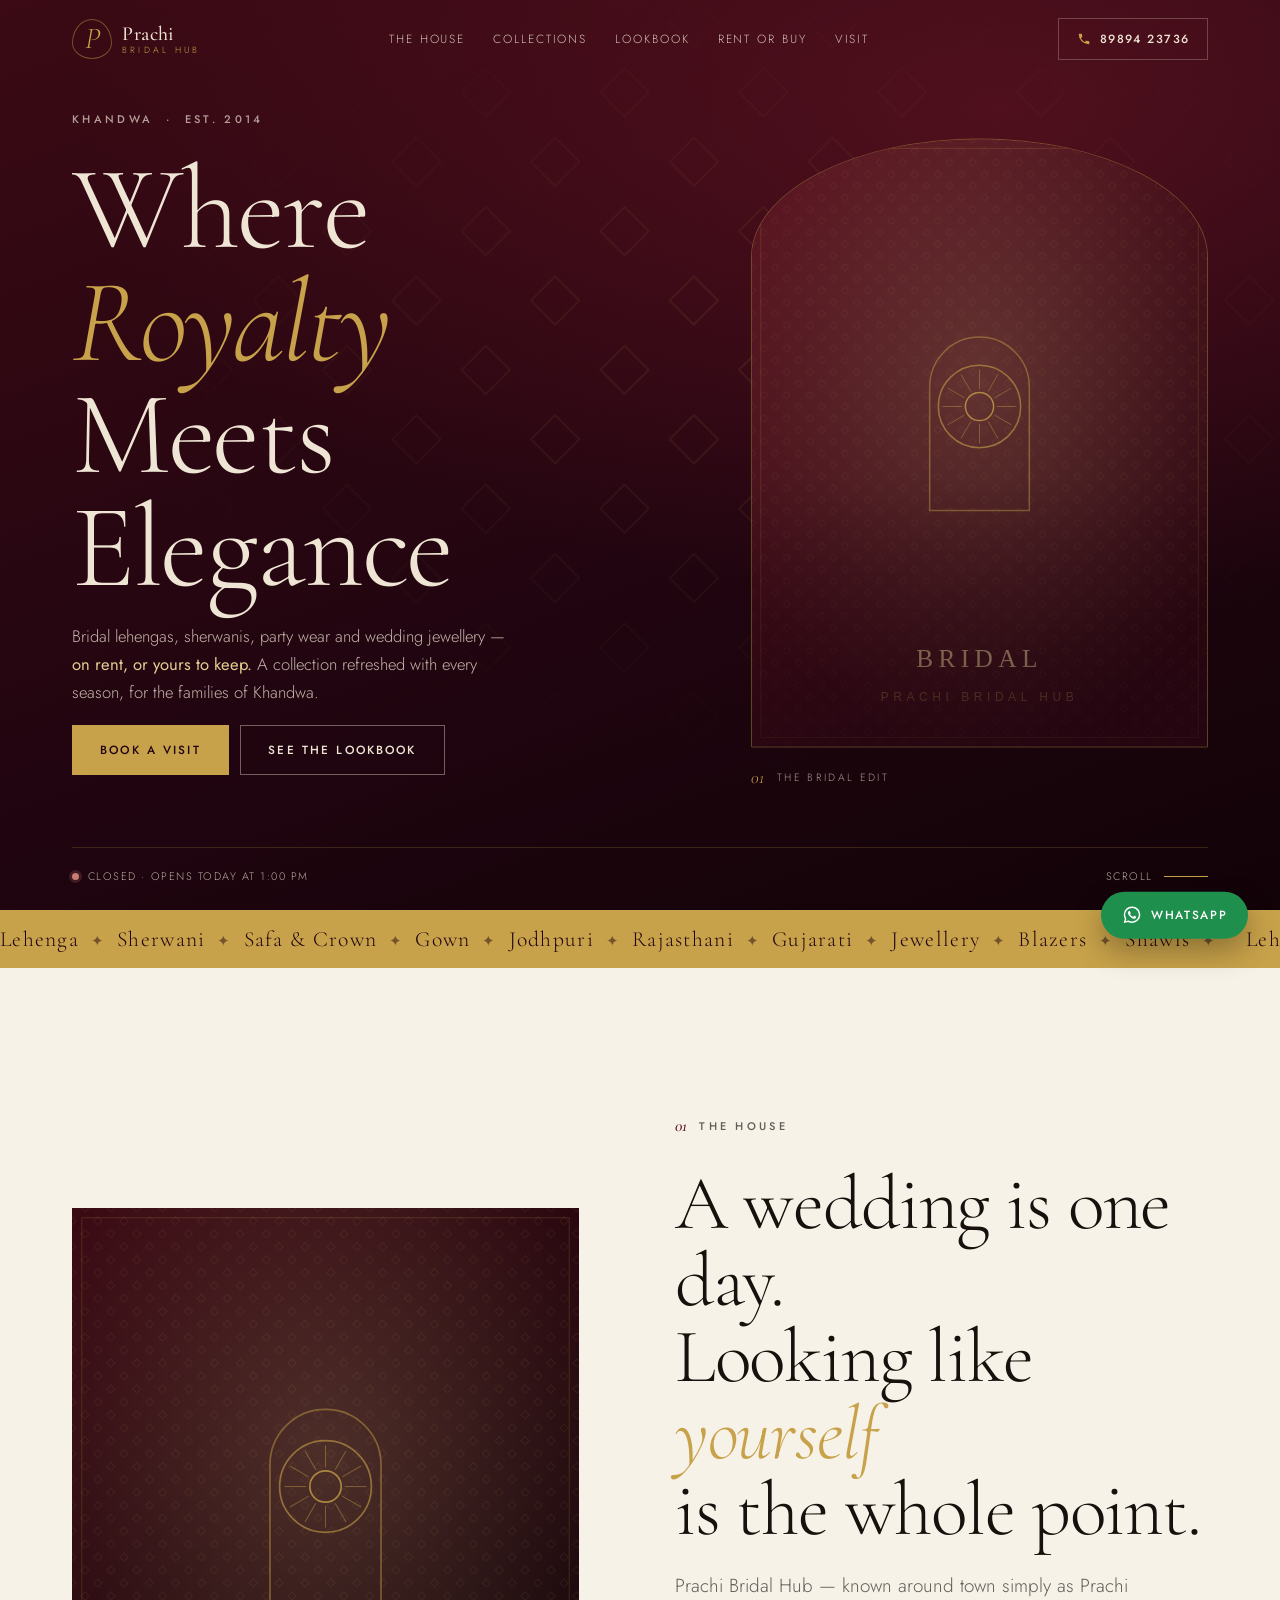
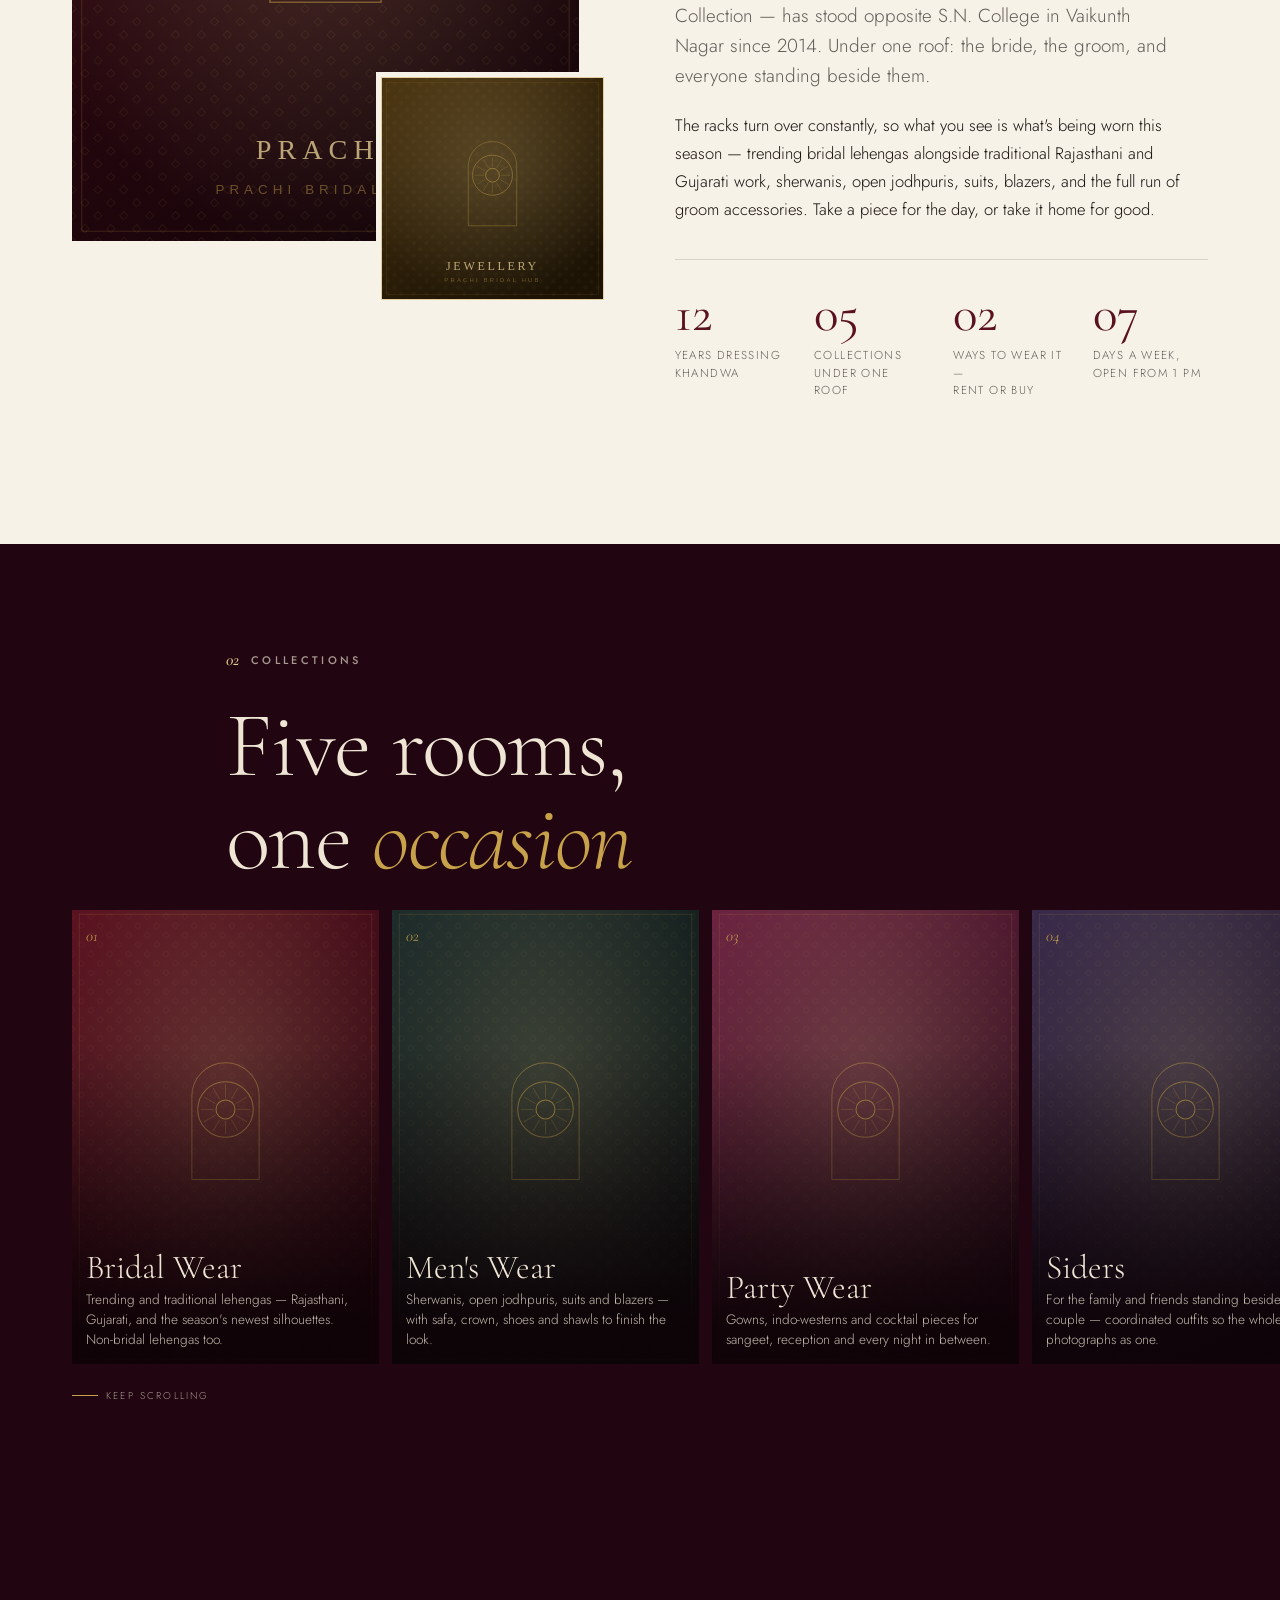
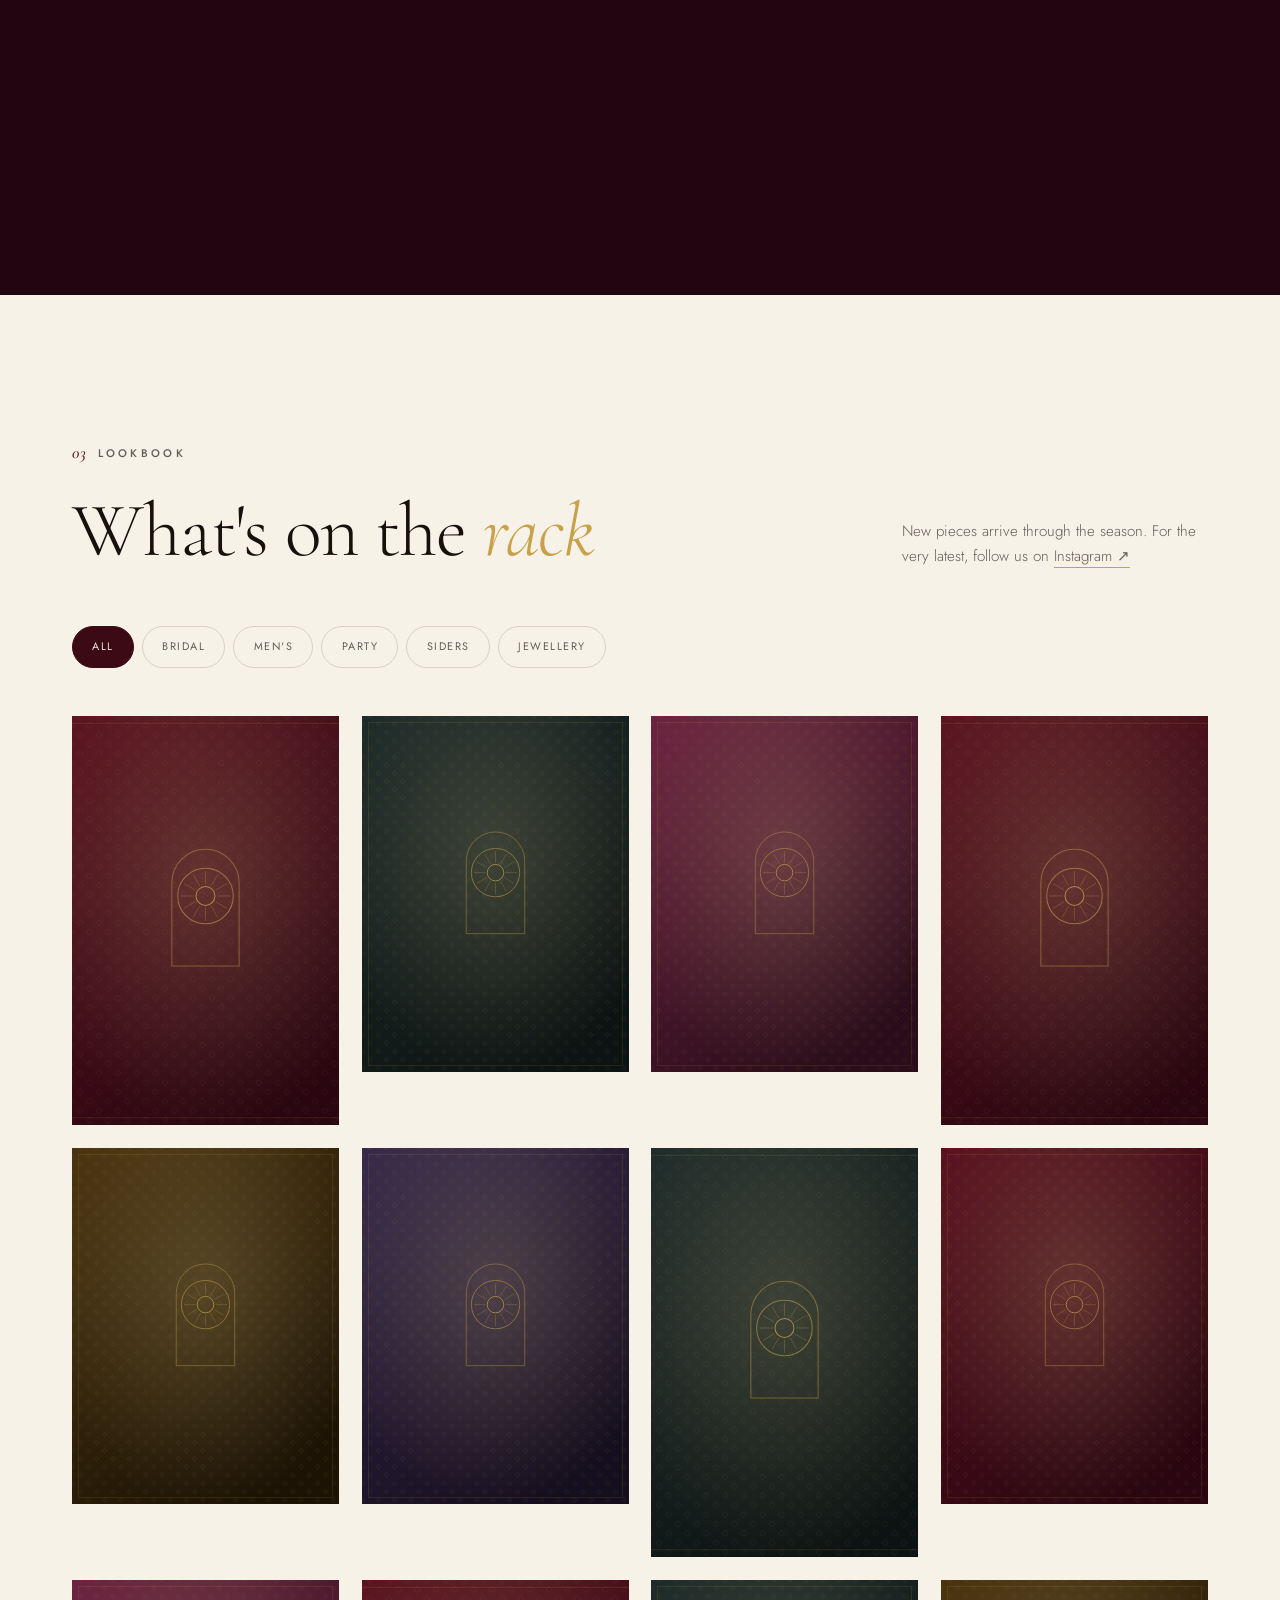
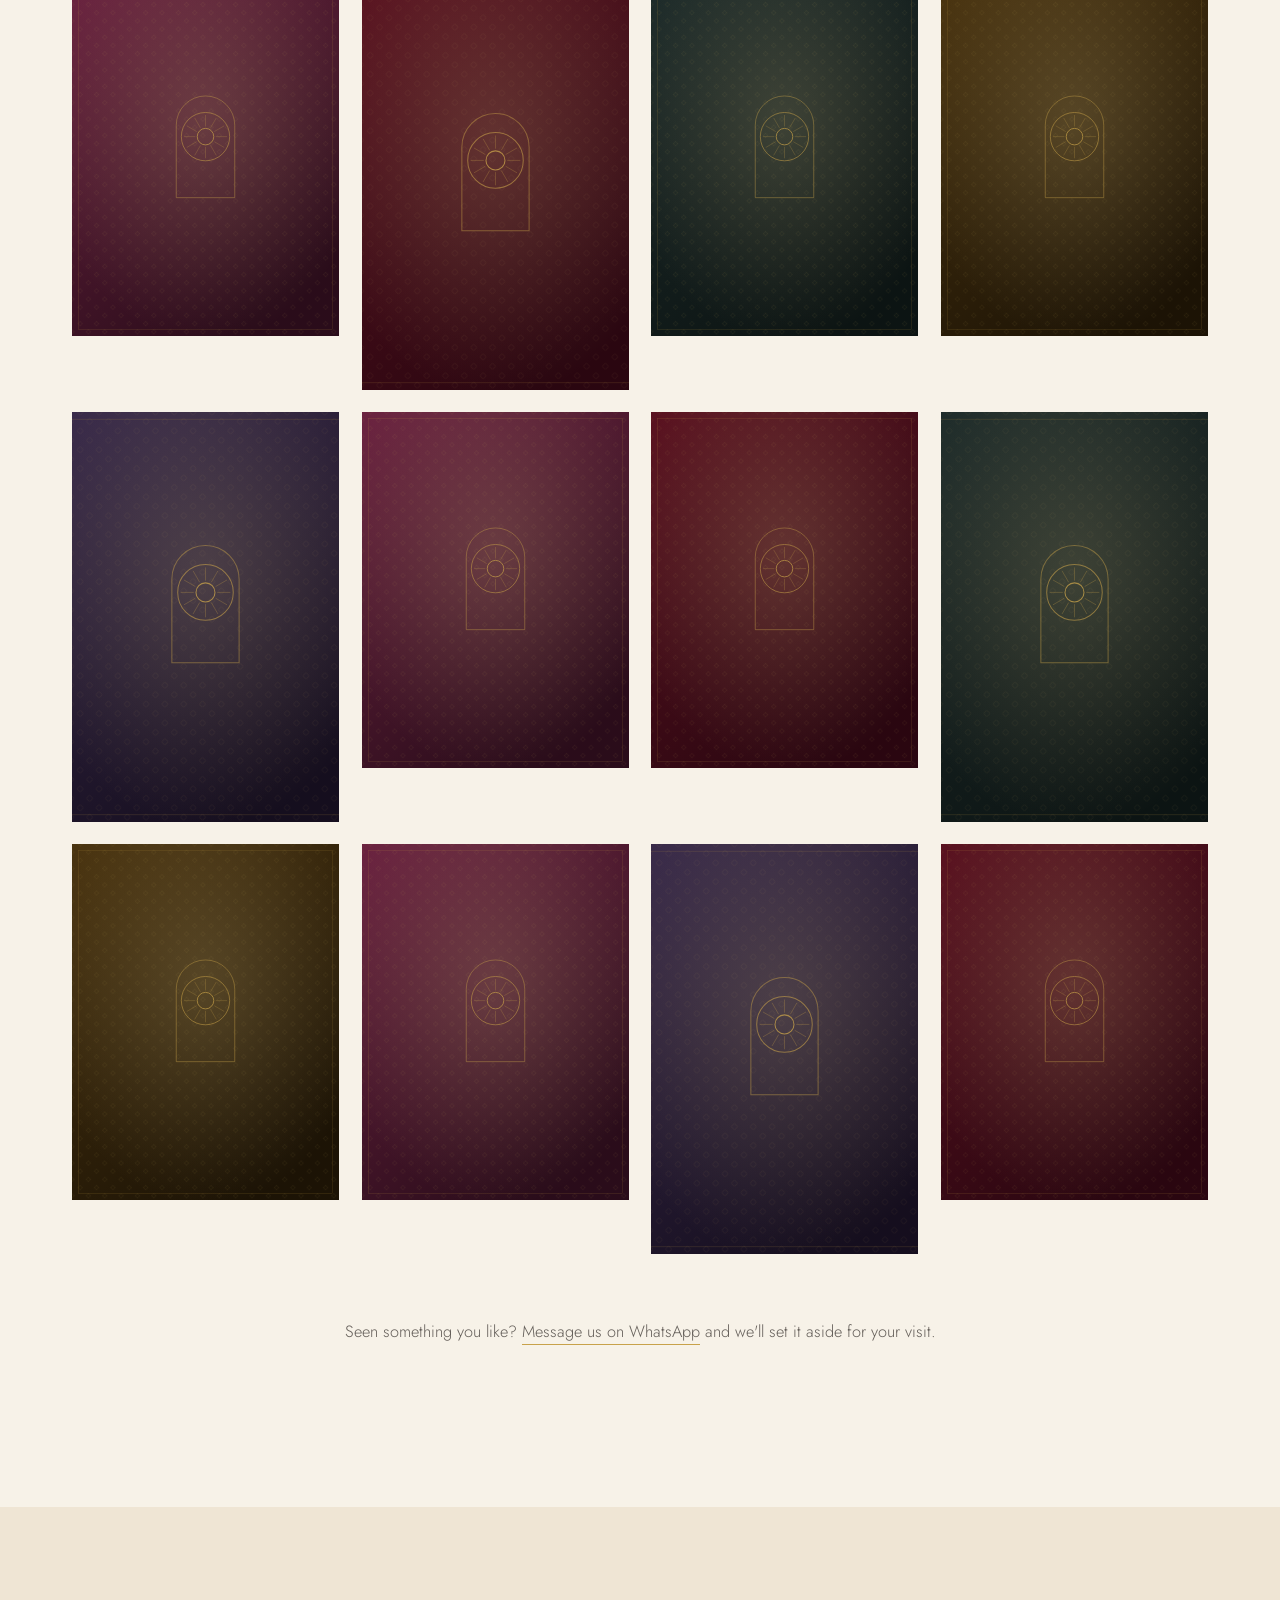
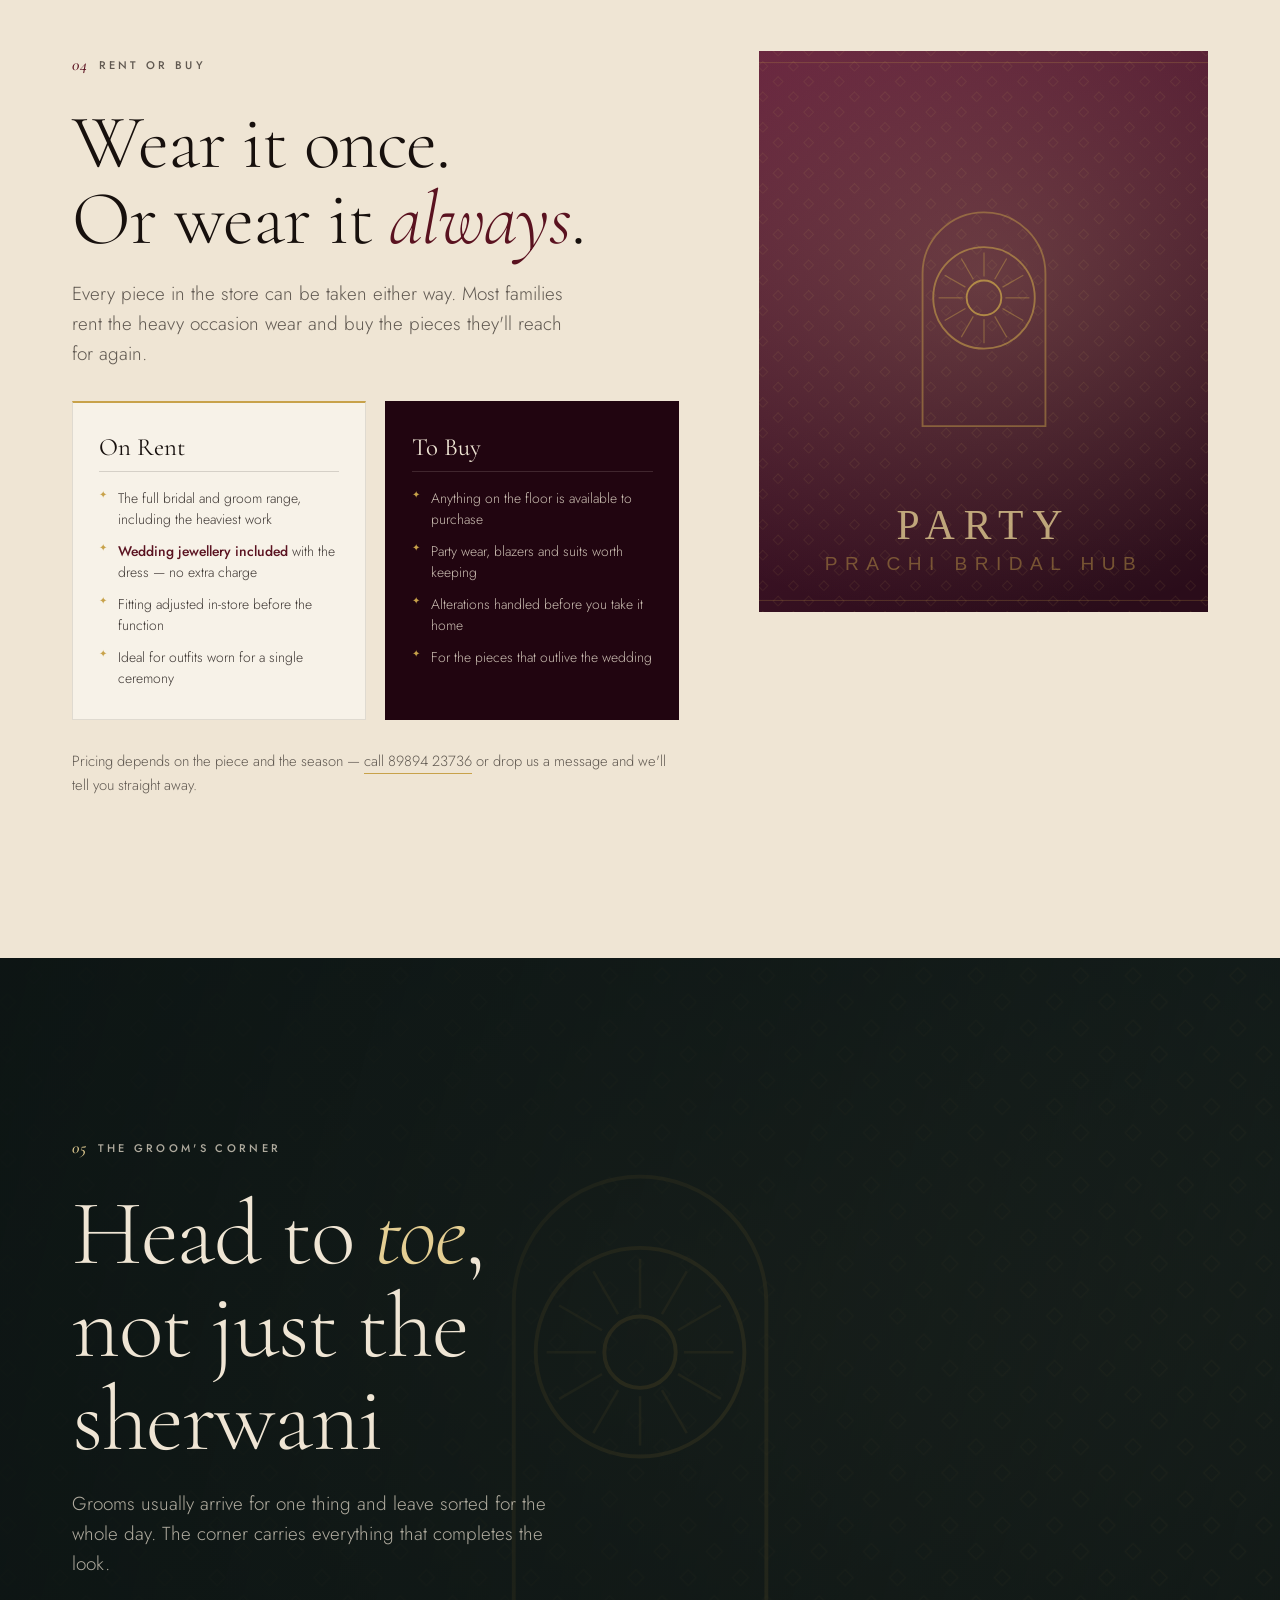
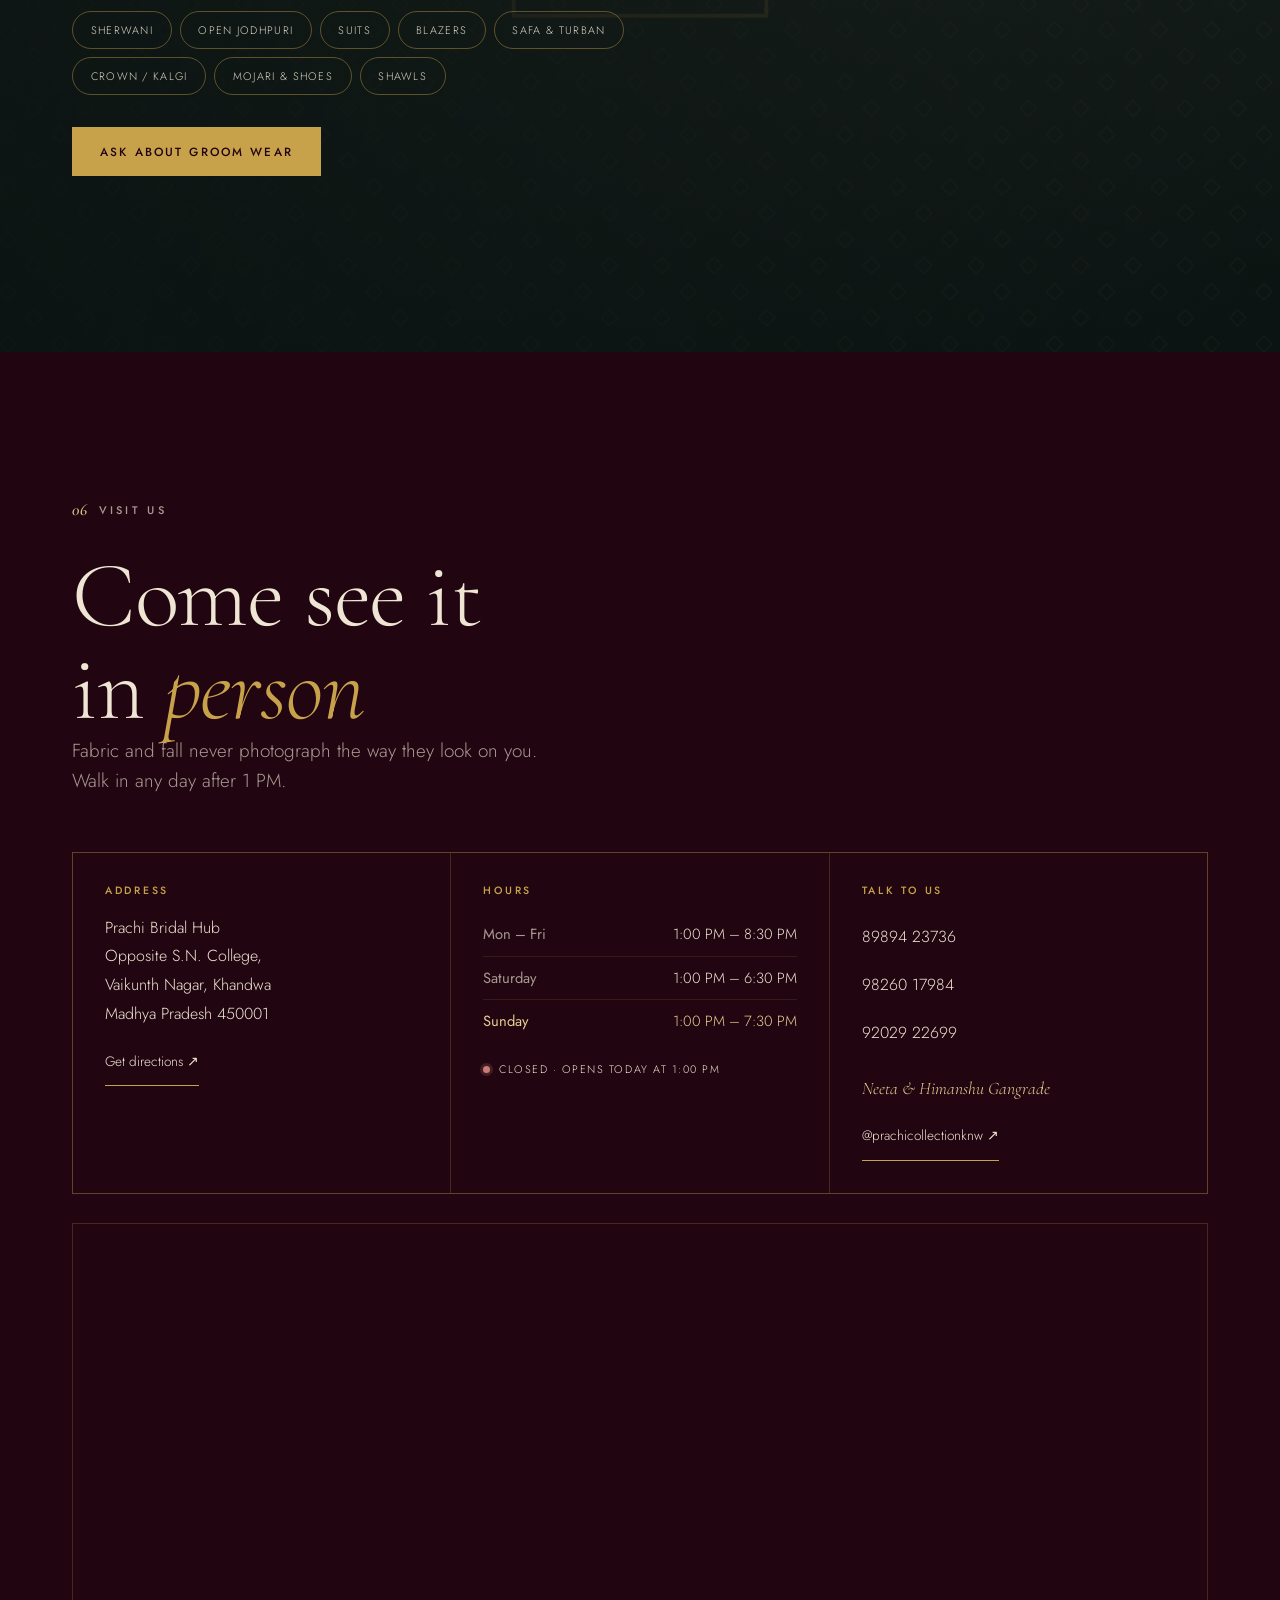
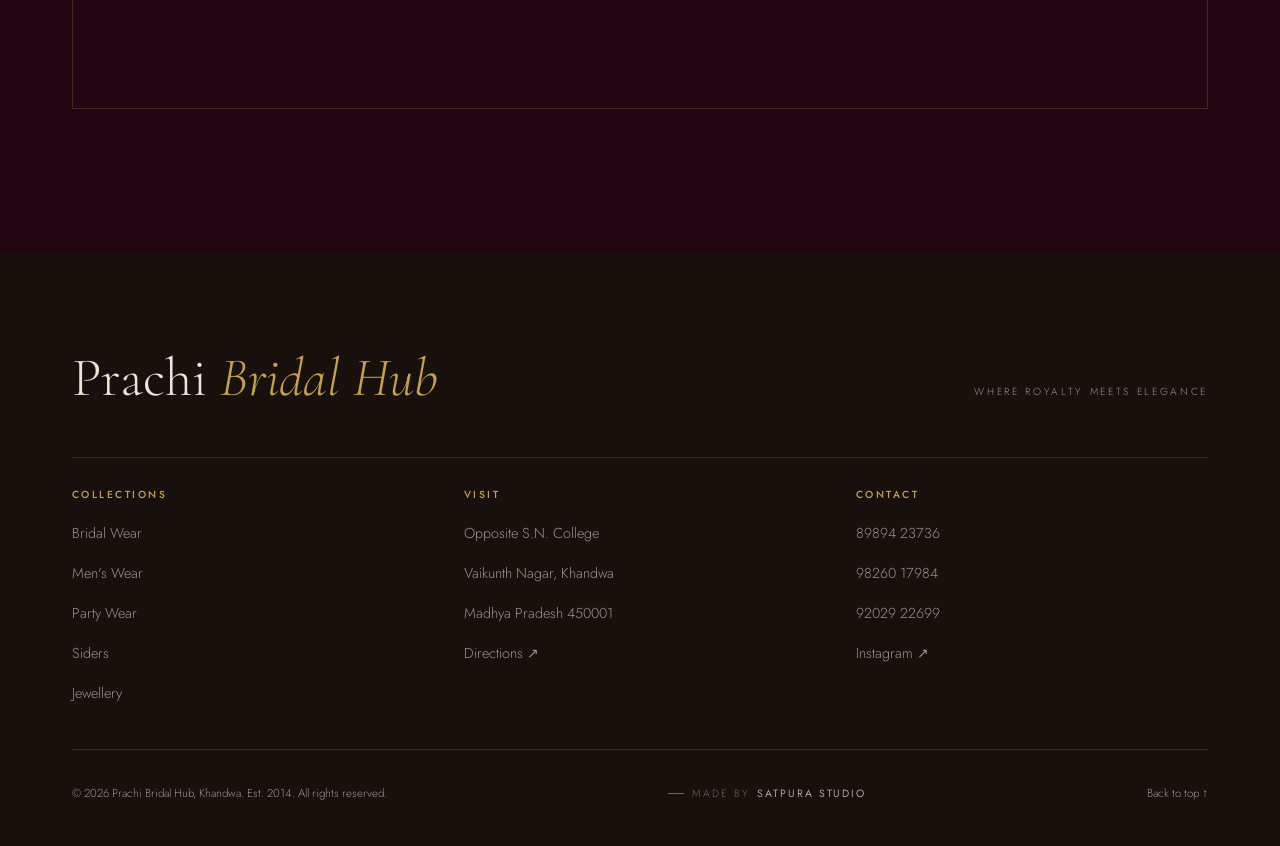
==== commit e938ecd1: "Add files via upload" ====
--- a/index.html
+++ b/index.html
@@ -2,10 +2,10 @@
 <html lang="en">
 <head>
 <meta charset="utf-8" />
-<meta name="viewport" content="width=device-width, initial-scale=1" />
+<meta name="viewport" content="width=device-width, initial-scale=1, viewport-fit=cover" />
 <title>Prachi Bridal Hub — Bridal &amp; Wedding Wear in Khandwa | Rent or Buy</title>
 
-<meta name="description" content="Prachi Collection, Khandwa — bridal lehengas, sherwanis, party wear, siders' outfits and wedding jewellery. Available on rent or to buy. Opposite S.N. College, Vaikunth Nagar. Call 89894 23736." />
+<meta name="description" content="Prachi Collection, Khandwa — established 2014. Bridal lehengas, sherwanis, party wear, siders' outfits and wedding jewellery. Available on rent or to buy. Opposite S.N. College, Vaikunth Nagar. Call 89894 23736." />
 <meta name="theme-color" content="#2A0610" />
 <meta name="author" content="Prachi Bridal Hub, Khandwa" />
 
@@ -26,7 +26,7 @@
   <style>
     /* Without JS nothing dismisses the loader or triggers the scroll reveals,
        so hand the visitor a plain, complete page instead of a blank screen. */
-    .loader, .cursor, .hover-card, .lightbox { display: none !important; }
+    .loader, .lightbox { display: none !important; }
     .reveal { opacity: 1 !important; transform: none !important; }
     .wa { transform: none !important; }
     /* The lookbook grid is built by JS — point people at Instagram instead. */
@@ -42,7 +42,8 @@
   "name": "Prachi Bridal Hub",
   "alternateName": "Prachi Collection",
   "slogan": "Where Royalty Meets Elegance",
-  "description": "Bridal wear, men's wear, party wear, siders' outfits and wedding jewellery — on rent or to buy — in Khandwa, Madhya Pradesh.",
+  "foundingDate": "2014",
+  "description": "Bridal wear, men's wear, party wear, siders' outfits and wedding jewellery — on rent or to buy — in Khandwa, Madhya Pradesh. Established 2014.",
   "address": {
     "@type": "PostalAddress",
     "streetAddress": "Opposite S.N. College, Vaikunth Nagar",
@@ -80,8 +81,6 @@
   <div class="loader__bar"><i></i></div>
 </div>
 
-<div class="cursor" id="cursor" aria-hidden="true"><span class="cursor__dot"></span><span class="cursor__ring"></span></div>
-
 <!-- ══════════════════ NAV ══════════════════ -->
 <header class="nav" id="nav">
   <a class="nav__brand" href="#home" aria-label="Prachi Bridal Hub, home">
@@ -144,7 +143,7 @@
 
   <div class="hero__inner">
     <div class="hero__copy">
-      <p class="eyebrow reveal">Khandwa &nbsp;·&nbsp; Madhya Pradesh</p>
+      <p class="eyebrow reveal">Khandwa &nbsp;·&nbsp; Est. 2014</p>
 
       <h1 class="hero__title" data-split>
         <span class="line">Where <em>Royalty</em></span>
@@ -214,8 +213,8 @@
       <h2 class="display reveal" data-delay="1">A wedding is one day.<br />Looking like <em>yourself</em><br />is the whole point.</h2>
       <p class="lede reveal" data-delay="2">
         Prachi Bridal Hub — known around town simply as Prachi Collection —
-        sits opposite S.N. College in Vaikunth Nagar. Under one roof: the bride,
-        the groom, and everyone standing beside them.
+        has stood opposite S.N. College in Vaikunth Nagar since 2014. Under one
+        roof: the bride, the groom, and everyone standing beside them.
       </p>
       <p class="reveal" data-delay="3">
         The racks turn over constantly, so what you see is what's being worn
@@ -226,6 +225,7 @@
       </p>
 
       <dl class="stats reveal" data-delay="4">
+        <div><dt data-since="2014">12</dt><dd>Years dressing<br />Khandwa</dd></div>
         <div><dt data-count="5">05</dt><dd>Collections<br />under one roof</dd></div>
         <div><dt data-count="2">02</dt><dd>Ways to wear it —<br />rent or buy</dd></div>
         <div><dt data-count="7">07</dt><dd>Days a week,<br />open from 1 PM</dd></div>
@@ -236,15 +236,19 @@
 
 <!-- ══════════════════ COLLECTIONS ══════════════════ -->
 <section class="collections section section--dark" id="collections">
-  <div class="wrap">
-    <header class="sec-head">
-      <p class="eyebrow reveal"><span class="num">02</span> Collections</p>
-      <h2 class="display display--xl reveal" data-delay="1">Five rooms,<br />one <em>occasion</em></h2>
-    </header>
+ <div class="pin" id="pinCollections">
+  <div class="pin__stage">
+    <div class="wrap">
+      <header class="sec-head">
+        <p class="eyebrow reveal"><span class="num">02</span> Collections</p>
+        <h2 class="display display--xl reveal" data-delay="1">Five rooms,<br />one <em>occasion</em></h2>
+      </header>
+    </div>
 
     <ul class="collections__list" id="collectionsList">
       <li class="crow reveal" data-img="assets/images/col-bridal.svg">
         <a href="#lookbook" data-filter="bridal">
+          <img class="crow__img" src="assets/images/col-bridal.svg" alt="" width="600" height="800" loading="lazy" />
           <span class="crow__no">01</span>
           <h3 class="crow__title">Bridal Wear</h3>
           <p class="crow__desc">Trending and traditional lehengas — Rajasthani, Gujarati, and the season's newest silhouettes. Non-bridal lehengas too.</p>
@@ -253,6 +257,7 @@
       </li>
       <li class="crow reveal" data-img="assets/images/col-men.svg">
         <a href="#lookbook" data-filter="men">
+          <img class="crow__img" src="assets/images/col-men.svg" alt="" width="600" height="800" loading="lazy" />
           <span class="crow__no">02</span>
           <h3 class="crow__title">Men's Wear</h3>
           <p class="crow__desc">Sherwanis, open jodhpuris, suits and blazers — with safa, crown, shoes and shawls to finish the look.</p>
@@ -261,6 +266,7 @@
       </li>
       <li class="crow reveal" data-img="assets/images/col-party.svg">
         <a href="#lookbook" data-filter="party">
+          <img class="crow__img" src="assets/images/col-party.svg" alt="" width="600" height="800" loading="lazy" />
           <span class="crow__no">03</span>
           <h3 class="crow__title">Party Wear</h3>
           <p class="crow__desc">Gowns, indo-westerns and cocktail pieces for sangeet, reception and every night in between.</p>
@@ -269,6 +275,7 @@
       </li>
       <li class="crow reveal" data-img="assets/images/col-siders.svg">
         <a href="#lookbook" data-filter="siders">
+          <img class="crow__img" src="assets/images/col-siders.svg" alt="" width="600" height="800" loading="lazy" />
           <span class="crow__no">04</span>
           <h3 class="crow__title">Siders</h3>
           <p class="crow__desc">For the family and friends standing beside the couple — coordinated outfits so the whole side photographs as one.</p>
@@ -277,6 +284,7 @@
       </li>
       <li class="crow reveal" data-img="assets/images/col-jewellery.svg">
         <a href="#lookbook" data-filter="jewellery">
+          <img class="crow__img" src="assets/images/col-jewellery.svg" alt="" width="600" height="800" loading="lazy" />
           <span class="crow__no">05</span>
           <h3 class="crow__title">Jewellery</h3>
           <p class="crow__desc">Full wedding sets — and with any dress rental, the jewellery comes bundled at no extra charge.</p>
@@ -284,9 +292,10 @@
         </a>
       </li>
     </ul>
-  </div>
-
-  <div class="hover-card" id="hoverCard" aria-hidden="true"><img src="" alt="" /></div>
+
+    <p class="rail-hint" id="railHint" aria-hidden="true"><i></i> <span>Swipe for more</span></p>
+  </div>
+ </div>
 </section>
 
 <!-- ══════════════════ LOOKBOOK ══════════════════ -->
@@ -484,16 +493,35 @@
     </div>
 
     <div class="foot__base">
-      <p>&copy; <span id="year">2026</span> Prachi Bridal Hub, Khandwa. All rights reserved.</p>
+      <p>&copy; <span id="year">2026</span> Prachi Bridal Hub, Khandwa. Est. 2014. All rights reserved.</p>
+      <p class="foot__credit"><i></i> Made by <b>Satpura Studio</b></p>
       <a href="#home" class="foot__up">Back to top ↑</a>
     </div>
   </div>
 </footer>
 
+<!-- Desktop: floating WhatsApp button. Phones get the thumb dock below instead. -->
 <a class="wa" href="https://wa.me/918989423736?text=Hello%20Prachi%20Bridal%20Hub%2C%20I%27d%20like%20to%20enquire%20about%20your%20collection." target="_blank" rel="noopener" aria-label="Chat with us on WhatsApp">
   <svg viewBox="0 0 24 24" aria-hidden="true"><path d="M12.04 2A9.9 9.9 0 0 0 2.1 11.9a9.8 9.8 0 0 0 1.35 4.95L2 22l5.3-1.38a9.9 9.9 0 0 0 4.74 1.2h.01a9.9 9.9 0 0 0 9.94-9.9A9.9 9.9 0 0 0 12.04 2m0 18.15a8.2 8.2 0 0 1-4.19-1.15l-.3-.18-3.12.82.83-3.04-.2-.31a8.16 8.16 0 1 1 6.98 3.86m4.5-6.13c-.24-.12-1.45-.72-1.68-.8s-.39-.12-.55.12-.63.8-.78.96-.29.18-.53.06a6.7 6.7 0 0 1-3.35-2.93c-.25-.43.25-.4.72-1.33a.45.45 0 0 0-.02-.43c-.06-.12-.55-1.33-.76-1.82s-.4-.42-.55-.43h-.47a.9.9 0 0 0-.65.3 2.75 2.75 0 0 0-.86 2.05 4.8 4.8 0 0 0 1 2.54 10.9 10.9 0 0 0 4.2 3.71c1.56.68 2.17.73 2.95.62.48-.07 1.45-.6 1.65-1.17s.2-1.07.14-1.17-.22-.18-.46-.3"/></svg>
   <span>WhatsApp</span>
 </a>
+
+<!-- Thumb-reachable actions, phones only. The three things a customer
+     actually wants: ring the shop, message it, or find it. -->
+<nav class="dock" aria-label="Quick contact">
+  <a class="dock__btn" href="tel:+918989423736">
+    <svg viewBox="0 0 24 24" aria-hidden="true"><path d="M6.6 10.8a15.1 15.1 0 0 0 6.6 6.6l2.2-2.2a1 1 0 0 1 1-.24 11.4 11.4 0 0 0 3.6.58 1 1 0 0 1 1 1V20a1 1 0 0 1-1 1A17 17 0 0 1 3 4a1 1 0 0 1 1-1h3.5a1 1 0 0 1 1 1 11.4 11.4 0 0 0 .58 3.6 1 1 0 0 1-.25 1z"/></svg>
+    <span>Call</span>
+  </a>
+  <a class="dock__btn dock__btn--wa" href="https://wa.me/918989423736?text=Hello%20Prachi%20Bridal%20Hub%2C%20I%27d%20like%20to%20enquire%20about%20your%20collection." target="_blank" rel="noopener">
+    <svg viewBox="0 0 24 24" aria-hidden="true"><path d="M12.04 2A9.9 9.9 0 0 0 2.1 11.9a9.8 9.8 0 0 0 1.35 4.95L2 22l5.3-1.38a9.9 9.9 0 0 0 4.74 1.2h.01a9.9 9.9 0 0 0 9.94-9.9A9.9 9.9 0 0 0 12.04 2m0 18.15a8.2 8.2 0 0 1-4.19-1.15l-.3-.18-3.12.82.83-3.04-.2-.31a8.16 8.16 0 1 1 6.98 3.86m4.5-6.13c-.24-.12-1.45-.72-1.68-.8s-.39-.12-.55.12-.63.8-.78.96-.29.18-.53.06a6.7 6.7 0 0 1-3.35-2.93c-.25-.43.25-.4.72-1.33a.45.45 0 0 0-.02-.43c-.06-.12-.55-1.33-.76-1.82s-.4-.42-.55-.43h-.47a.9.9 0 0 0-.65.3 2.75 2.75 0 0 0-.86 2.05 4.8 4.8 0 0 0 1 2.54 10.9 10.9 0 0 0 4.2 3.71c1.56.68 2.17.73 2.95.62.48-.07 1.45-.6 1.65-1.17s.2-1.07.14-1.17-.22-.18-.46-.3"/></svg>
+    <span>WhatsApp</span>
+  </a>
+  <a class="dock__btn" href="https://www.google.com/maps/search/?api=1&amp;query=Prachi+Collection+Opposite+S.N.+College+Vaikunth+Nagar+Khandwa+Madhya+Pradesh+450001" target="_blank" rel="noopener">
+    <svg viewBox="0 0 24 24" aria-hidden="true"><path d="M12 2a7 7 0 0 0-7 7c0 5 7 13 7 13s7-8 7-13a7 7 0 0 0-7-7m0 9.5A2.5 2.5 0 1 1 14.5 9 2.5 2.5 0 0 1 12 11.5"/></svg>
+    <span>Directions</span>
+  </a>
+</nav>
 
 <div class="lightbox" id="lightbox" hidden>
   <button class="lightbox__close" id="lbClose" aria-label="Close">&times;</button>
--- a/css/style.css
+++ b/css/style.css
@@ -1,6 +1,10 @@
 /* ═══════════════════════════════════════════════════════════
-   Prachi Bridal Hub — Khandwa
+   Prachi Bridal Hub — Khandwa, est. 2014
    Palette: oxblood + gold leaf + ivory. Type: Cormorant / Jost.
+
+   MOBILE FIRST. Everything outside a media query is the phone
+   layout; `min-width` blocks progressively enhance upward.
+   Breakpoints: 700px (tablet) · 1040px (desktop)
    ═══════════════════════════════════════════════════════════ */
 
 :root {
@@ -14,9 +18,10 @@
   --cream:      #F7F2E8;
   --sand:       #EFE5D4;
   --rose:       #C97C74;
-
-  --bg:   var(--cream);
-  --fg:   var(--ink);
+  --wa-green:   #1F8F4E;
+
+  --bg: var(--cream);
+  --fg: var(--ink);
   --muted: color-mix(in srgb, var(--ink) 66%, transparent);
   --rule:  color-mix(in srgb, var(--ink) 14%, transparent);
 
@@ -24,44 +29,53 @@
   --serif: "Cormorant Garamond", "Cormorant", Georgia, "Times New Roman", serif;
   --sans:  "Jost", "Futura", -apple-system, "Segoe UI", Helvetica, Arial, sans-serif;
 
-  /* Rhythm */
+  /* Rhythm — phone values; scaled up at the breakpoints */
   --wrap: 1280px;
-  --gut: clamp(1.25rem, 4vw, 4.5rem);
-  --sec-y: clamp(5rem, 11vw, 10rem);
+  --gut: 1.25rem;
+  --sec-y: 4.5rem;
+  --nav-h: 62px;
+  --dock-h: 64px;
+
+  /* Smallest comfortable tap target */
+  --tap: 48px;
 
   --ease: cubic-bezier(.22, 1, .36, 1);
-  --nav-h: 78px;
 }
 
 /* ── Reset ─────────────────────────────────────────────── */
 *, *::before, *::after { box-sizing: border-box; }
 html { -webkit-text-size-adjust: 100%; scroll-behavior: smooth; }
+
 body {
   margin: 0;
   background: var(--bg);
   color: var(--fg);
   font-family: var(--sans);
   font-weight: 300;
-  font-size: clamp(1rem, .95rem + .2vw, 1.075rem);
+  font-size: 1rem;
   line-height: 1.68;
   -webkit-font-smoothing: antialiased;
-  overflow-x: hidden;
-}
+  /* `clip` — not `hidden`. `hidden` makes body a scroll container, which
+     silently breaks `position: sticky` on everything inside it. */
+  overflow-x: clip;
+  /* Clear the thumb dock so it never covers the footer. */
+  padding-bottom: calc(var(--dock-h) + env(safe-area-inset-bottom, 0px));
+}
+
+/* Must outrank the `display` rules on .menu/.lightbox below — otherwise the
+   [hidden] attribute loses and they sit invisible over the page eating clicks. */
+[hidden] { display: none !important; }
 img, svg, iframe { display: block; max-width: 100%; }
 img { height: auto; }
 h1, h2, h3, h4 { margin: 0; font-weight: 400; line-height: 1.05; }
 p { margin: 0 0 1.1em; }
 ul, ol, dl, dd { margin: 0; padding: 0; list-style: none; }
-a { color: inherit; text-decoration: none; }
+a { color: inherit; text-decoration: none; -webkit-tap-highlight-color: transparent; }
 button { font: inherit; color: inherit; background: none; border: 0; cursor: pointer; }
 address { font-style: normal; }
 table { border-collapse: collapse; width: 100%; }
 
-:focus-visible {
-  outline: 2px solid var(--gold);
-  outline-offset: 3px;
-  border-radius: 2px;
-}
+:focus-visible { outline: 2px solid var(--gold); outline-offset: 3px; border-radius: 2px; }
 
 .skip-link {
   position: fixed; top: -100px; left: 1rem; z-index: 999;
@@ -77,20 +91,39 @@
 .section--dark {
   background: var(--maroon-deep);
   color: var(--sand);
-  --muted: color-mix(in srgb, var(--sand) 62%, transparent);
+  --muted: color-mix(in srgb, var(--sand) 66%, transparent);
   --rule: color-mix(in srgb, var(--gold) 26%, transparent);
 }
 .section--cream { background: var(--sand); }
 
-/* ── Typography primitives ─────────────────────────────── */
+/* ── Swipe rails ───────────────────────────────────────────
+   Shared horizontal scroll-snap behaviour. On phones these bleed
+   past the gutter so the next card peeks in and the gesture is
+   discoverable; at ≥700px each one reverts to a normal layout.   */
+.rail {
+  display: flex;
+  gap: .8rem;
+  overflow-x: auto;
+  overscroll-behavior-x: contain;
+  scroll-snap-type: x mandatory;
+  scroll-padding-inline: var(--gut);
+  padding-inline: var(--gut);
+  margin-inline: calc(var(--gut) * -1);
+  scrollbar-width: none;
+  -ms-overflow-style: none;
+}
+.rail::-webkit-scrollbar { display: none; }
+.rail > * { flex: none; scroll-snap-align: start; }
+
+/* ── Typography ────────────────────────────────────────── */
 .eyebrow {
-  font-size: .69rem;
-  letter-spacing: .3em;
+  font-size: .66rem;
+  letter-spacing: .28em;
   text-transform: uppercase;
   font-weight: 500;
   color: var(--muted);
-  margin-bottom: 1.6rem;
-  display: flex; align-items: center; gap: .8rem;
+  margin-bottom: 1.1rem;
+  display: flex; align-items: center; gap: .7rem;
 }
 .eyebrow .num {
   font-family: var(--serif);
@@ -106,20 +139,16 @@
 .display {
   font-family: var(--serif);
   font-weight: 300;
-  font-size: clamp(2.4rem, 1.1rem + 5.4vw, 5rem);
-  line-height: .98;
+  font-size: clamp(2.15rem, 1.1rem + 4.6vw, 5rem);
+  line-height: 1;
   letter-spacing: -.015em;
 }
-.display--xl { font-size: clamp(2.8rem, 1rem + 7vw, 6.5rem); }
-.display em {
-  font-style: italic;
-  color: var(--gold);
-  font-weight: 300;
-}
+.display--xl { font-size: clamp(2.4rem, 1rem + 6vw, 6.5rem); }
+.display em { font-style: italic; color: var(--gold); font-weight: 300; }
 .section--cream .display em { color: var(--oxblood); }
 
 .lede {
-  font-size: clamp(1.05rem, .98rem + .42vw, 1.32rem);
+  font-size: 1.05rem;
   line-height: 1.6;
   color: var(--muted);
   max-width: 46ch;
@@ -129,56 +158,35 @@
   color: inherit;
   border-bottom: 1px solid var(--gold);
   padding-bottom: 1px;
-  transition: color .3s var(--ease), border-color .3s var(--ease);
+  transition: color .3s var(--ease);
 }
 .link:hover { color: var(--gold); }
 
-.sec-head { margin-bottom: clamp(3rem, 6vw, 5.5rem); }
-.sec-head--row {
-  display: flex; flex-wrap: wrap; gap: 2rem 3rem;
-  align-items: flex-end; justify-content: space-between;
-}
-.sec-head__note { max-width: 32ch; color: var(--muted); font-size: .95rem; margin: 0; }
+.sec-head { margin-bottom: 2.5rem; }
+.sec-head__note { max-width: 34ch; color: var(--muted); font-size: .95rem; margin: 1.2rem 0 0; }
 .sec-head__note a { border-bottom: 1px solid var(--gold); }
 
 /* ── Buttons ───────────────────────────────────────────── */
 .btn {
-  --btn-fg: var(--ink);
   display: inline-flex; align-items: center; justify-content: center; gap: .55rem;
-  padding: .95rem 1.9rem;
+  min-height: var(--tap);
+  padding: .85rem 1.7rem;
   font-size: .74rem; font-weight: 500;
-  letter-spacing: .19em; text-transform: uppercase;
+  letter-spacing: .18em; text-transform: uppercase;
   border: 1px solid currentColor;
-  color: var(--btn-fg);
-  position: relative; overflow: hidden;
-  transition: color .4s var(--ease), border-color .4s var(--ease);
+  transition: color .35s var(--ease), border-color .35s var(--ease), background-color .35s var(--ease);
   white-space: nowrap;
 }
-.btn::after {
-  content: ""; position: absolute; inset: 0; z-index: -1;
-  background: currentColor; transform: scaleY(0); transform-origin: bottom;
-  transition: transform .45s var(--ease);
-}
-.btn:hover::after { transform: scaleY(1); }
-.btn > * { position: relative; z-index: 1; }
-
-.btn--gold {
-  background: var(--gold); border-color: var(--gold); color: var(--maroon-deep);
-}
+.btn--gold { background: var(--gold); border-color: var(--gold); color: var(--maroon-deep); }
 .btn--gold:hover { background: var(--gold-lit); border-color: var(--gold-lit); }
-.btn--gold::after { display: none; }
-
-.btn--line { color: currentColor; border-color: color-mix(in srgb, currentColor 40%, transparent); }
+.btn--line { color: inherit; border-color: color-mix(in srgb, currentColor 40%, transparent); }
 .btn--line:hover { border-color: var(--gold); color: var(--gold); }
-.btn--line::after { display: none; }
-
 .btn--ghost {
   color: inherit;
   border-color: color-mix(in srgb, currentColor 26%, transparent);
-  padding: .6rem 1.1rem; letter-spacing: .12em;
+  min-height: 0; padding: .6rem 1.1rem; letter-spacing: .12em;
 }
 .btn--ghost svg { width: 14px; height: 14px; fill: var(--gold); }
-.btn--ghost::after { display: none; }
 .btn--ghost:hover { border-color: var(--gold); }
 
 /* ── Loader ────────────────────────────────────────────── */
@@ -189,146 +197,99 @@
   transition: opacity .7s var(--ease), visibility .7s;
 }
 .loader.is-done { opacity: 0; visibility: hidden; }
-.loader__mark { text-align: center; color: var(--gold-lit); }
-.loader__p {
-  display: block; font-family: var(--serif); font-size: 4rem; font-style: italic;
-  line-height: 1; color: var(--gold);
-}
+.loader__mark { text-align: center; }
+.loader__p { display: block; font-family: var(--serif); font-size: 3.4rem; font-style: italic; line-height: 1; color: var(--gold); }
 .loader__word {
-  display: block; margin-top: .5rem;
-  font-size: .68rem; letter-spacing: .55em; text-transform: uppercase;
-  text-indent: .55em;
-}
-.loader__bar { width: 140px; height: 1px; background: color-mix(in srgb, var(--gold) 25%, transparent); }
-.loader__bar i {
-  display: block; height: 100%; width: 0; background: var(--gold);
-  animation: load 1.1s var(--ease) forwards;
-}
+  display: block; margin-top: .5rem; color: var(--gold-lit);
+  font-size: .64rem; letter-spacing: .5em; text-transform: uppercase; text-indent: .5em;
+}
+.loader__bar { width: 120px; height: 1px; background: color-mix(in srgb, var(--gold) 25%, transparent); }
+.loader__bar i { display: block; height: 100%; width: 0; background: var(--gold); animation: load 1.1s var(--ease) forwards; }
 @keyframes load { to { width: 100%; } }
-
-/* ── Cursor ────────────────────────────────────────────── */
-.cursor { position: fixed; inset: 0; pointer-events: none; z-index: 190; display: none; }
-.cursor__dot, .cursor__ring {
-  position: absolute; top: 0; left: 0; border-radius: 50%;
-  transform: translate(-50%, -50%);
-}
-.cursor__dot { width: 5px; height: 5px; background: var(--gold); }
-.cursor__ring {
-  width: 34px; height: 34px; border: 1px solid color-mix(in srgb, var(--gold) 55%, transparent);
-  transition: width .3s var(--ease), height .3s var(--ease), background-color .3s var(--ease);
-}
-.cursor.is-hot .cursor__ring {
-  width: 64px; height: 64px; background: color-mix(in srgb, var(--gold) 12%, transparent);
-}
-@media (pointer: fine) and (prefers-reduced-motion: no-preference) {
-  .cursor { display: block; }
-}
 
 /* ── Nav ───────────────────────────────────────────────── */
 .nav {
   position: fixed; top: 0; left: 0; right: 0; z-index: 100;
   height: var(--nav-h);
-  display: flex; align-items: center; justify-content: space-between; gap: 2rem;
+  display: flex; align-items: center; justify-content: space-between; gap: 1rem;
   padding-inline: var(--gut);
   color: var(--sand);
-  transition: background-color .45s var(--ease), color .45s var(--ease),
-              box-shadow .45s var(--ease), height .45s var(--ease),
-              transform .45s var(--ease);
+  transition: background-color .4s var(--ease), box-shadow .4s var(--ease),
+              height .4s var(--ease), transform .4s var(--ease);
 }
 .nav.is-stuck {
   background: color-mix(in srgb, var(--maroon-deep) 94%, transparent);
   backdrop-filter: blur(14px);
   box-shadow: 0 1px 0 color-mix(in srgb, var(--gold) 22%, transparent);
-  height: 66px;
 }
 .nav.is-hidden { transform: translateY(-100%); }
 
-.nav__brand { display: flex; align-items: center; gap: .75rem; }
+.nav__brand { display: flex; align-items: center; gap: .65rem; }
 .nav__monogram {
-  font-family: var(--serif); font-style: italic; font-size: 1.9rem; line-height: 1;
+  font-family: var(--serif); font-style: italic; font-size: 1.6rem; line-height: 1;
   color: var(--gold);
-  width: 40px; height: 40px; display: grid; place-items: center;
+  width: 34px; height: 34px; display: grid; place-items: center;
   border: 1px solid color-mix(in srgb, var(--gold) 45%, transparent);
   border-radius: 50% 50% 50% 50% / 60% 60% 40% 40%;
+  flex: none;
 }
 .nav__name { display: flex; flex-direction: column; line-height: 1.1; }
-.nav__name b {
-  font-family: var(--serif); font-weight: 500; font-size: 1.25rem; letter-spacing: .02em;
-}
-.nav__name i {
-  font-style: normal; font-size: .56rem; letter-spacing: .34em;
-  text-transform: uppercase; color: var(--gold);
-}
-
-.nav__links { display: flex; gap: clamp(1.2rem, 2.2vw, 2.4rem); }
-.nav__links a {
-  font-size: .74rem; letter-spacing: .16em; text-transform: uppercase; font-weight: 400;
-  position: relative; padding-block: .4rem;
-  color: color-mix(in srgb, currentColor 82%, transparent);
-  transition: color .3s var(--ease);
-}
-.nav__links a::after {
-  content: ""; position: absolute; left: 0; bottom: 0; height: 1px; width: 100%;
-  background: var(--gold); transform: scaleX(0); transform-origin: right;
-  transition: transform .4s var(--ease);
-}
-.nav__links a:hover { color: var(--gold); }
-.nav__links a:hover::after { transform: scaleX(1); transform-origin: left; }
-
-.nav__end { display: flex; align-items: center; gap: 1rem; }
+.nav__name b { font-family: var(--serif); font-weight: 500; font-size: 1.1rem; letter-spacing: .02em; }
+.nav__name i { font-style: normal; font-size: .52rem; letter-spacing: .3em; text-transform: uppercase; color: var(--gold); }
+
+.nav__links { display: none; }
+.nav__end { display: flex; align-items: center; gap: .75rem; }
+.nav__call { display: none; }
 
 .nav__toggle {
-  display: none; width: 40px; height: 40px; position: relative;
+  width: var(--tap); height: var(--tap); position: relative;
   border: 1px solid color-mix(in srgb, currentColor 26%, transparent);
 }
 .nav__toggle span {
-  position: absolute; left: 11px; width: 18px; height: 1px; background: currentColor;
-  transition: transform .35s var(--ease), opacity .25s;
-}
-.nav__toggle span:nth-child(1) { top: 17px; }
-.nav__toggle span:nth-child(2) { top: 23px; }
+  position: absolute; left: 15px; width: 18px; height: 1px; background: currentColor;
+  transition: transform .35s var(--ease);
+}
+.nav__toggle span:nth-child(1) { top: 21px; }
+.nav__toggle span:nth-child(2) { top: 27px; }
 .nav__toggle[aria-expanded="true"] span:nth-child(1) { transform: translateY(3px) rotate(45deg); }
 .nav__toggle[aria-expanded="true"] span:nth-child(2) { transform: translateY(-3px) rotate(-45deg); }
 
-/* Mobile menu */
+/* Full-screen mobile menu */
 .menu {
   position: fixed; inset: 0; z-index: 99;
   background: var(--maroon-deep); color: var(--sand);
-  display: flex; flex-direction: column; justify-content: center; gap: 3rem;
-  padding: var(--nav-h) var(--gut) 3rem;
-  opacity: 0; transition: opacity .45s var(--ease);
+  display: flex; flex-direction: column; justify-content: center; gap: 2.5rem;
+  padding: var(--nav-h) var(--gut) calc(2rem + env(safe-area-inset-bottom, 0px));
+  opacity: 0; transition: opacity .4s var(--ease);
+  overflow-y: auto;
 }
 .menu.is-open { opacity: 1; }
-.menu__links { display: flex; flex-direction: column; gap: .4rem; }
+.menu__links { display: flex; flex-direction: column; }
 .menu__links a {
-  font-family: var(--serif); font-size: clamp(2rem, 9vw, 3.2rem); font-weight: 300;
+  font-family: var(--serif); font-size: clamp(1.85rem, 8vw, 3rem); font-weight: 300;
   display: flex; align-items: baseline; gap: 1rem;
-  padding-block: .25rem;
+  padding-block: .3rem; min-height: var(--tap);
   border-bottom: 1px solid color-mix(in srgb, var(--gold) 14%, transparent);
 }
-.menu__links em {
-  font-style: italic; font-size: .8rem; letter-spacing: .1em; color: var(--gold);
-  font-family: var(--sans); font-weight: 400;
-}
-.menu__foot { display: flex; flex-wrap: wrap; gap: 1.5rem; font-size: .78rem; letter-spacing: .14em; text-transform: uppercase; color: var(--muted); }
+.menu__links em { font-style: italic; font-size: .78rem; letter-spacing: .1em; color: var(--gold); font-family: var(--sans); font-weight: 400; }
+.menu__foot { display: flex; flex-wrap: wrap; gap: 1rem 1.5rem; font-size: .74rem; letter-spacing: .14em; text-transform: uppercase; color: var(--muted); }
+.menu__foot a { min-height: var(--tap); display: flex; align-items: center; }
 
 /* ── Hero ──────────────────────────────────────────────── */
 .hero {
   position: relative;
-  min-height: 100svh;
   background:
     radial-gradient(120% 90% at 78% 12%, color-mix(in srgb, var(--oxblood) 78%, transparent), transparent 60%),
     linear-gradient(160deg, var(--maroon) 0%, var(--maroon-deep) 58%, #120308 100%);
   color: var(--sand);
-  --muted: color-mix(in srgb, var(--sand) 64%, transparent);
+  --muted: color-mix(in srgb, var(--sand) 68%, transparent);
   display: flex; flex-direction: column;
-  padding-top: calc(var(--nav-h) + clamp(1rem, 3vw, 2.25rem));
+  padding-top: calc(var(--nav-h) + 1.5rem);
   padding-bottom: 1.5rem;
   overflow: hidden;
 }
 .hero__ornament {
-  position: absolute; inset: 0; color: var(--gold); opacity: .12;
-  pointer-events: none;
+  position: absolute; inset: 0; color: var(--gold); opacity: .12; pointer-events: none;
   mask-image: radial-gradient(70% 60% at 60% 40%, #000 10%, transparent 75%);
 }
 .hero__ornament svg { width: 100%; height: 100%; }
@@ -337,47 +298,44 @@
   flex: 1;
   width: min(100% - var(--gut) * 2, var(--wrap));
   margin-inline: auto;
-  display: grid;
-  grid-template-columns: minmax(0, 1.05fr) minmax(0, .8fr);
-  gap: clamp(2rem, 5vw, 5rem);
-  align-items: center;
+  display: grid; gap: 2rem;
   position: relative; z-index: 2;
 }
 
 .hero__title {
-  font-family: var(--serif);
-  font-weight: 300;
-  font-size: clamp(2.9rem, 1rem + 8.2vw, 7.4rem);
-  line-height: .93;
-  letter-spacing: -.02em;
-  margin: 0 0 clamp(1.5rem, 3vw, 2.2rem);
-}
-.hero__title .line { display: block; overflow: hidden; }
+  font-family: var(--serif); font-weight: 300;
+  font-size: clamp(2.7rem, 1rem + 11vw, 7.4rem);
+  line-height: .95; letter-spacing: -.02em;
+  margin: 0 0 1.2rem;
+}
+/* overflow:hidden masks the word-rise animation, but it also clips descenders
+   (the "g" in Elegance). Pad the box out, then pull it back with margin. */
+.hero__title .line {
+  display: block;
+  overflow: hidden;
+  padding-bottom: .16em;
+  margin-bottom: -.16em;
+}
 .hero__title em { font-style: italic; color: var(--gold); }
 .hero__title .ch { display: inline-block; will-change: transform; }
 
-.hero__sub {
-  max-width: 44ch;
-  color: color-mix(in srgb, var(--sand) 74%, transparent);
-  font-size: clamp(1rem, .95rem + .35vw, 1.2rem);
-}
+.hero__sub { max-width: 44ch; color: color-mix(in srgb, var(--sand) 78%, transparent); }
 .hero__sub b { color: var(--gold-lit); font-weight: 400; }
 
-.hero__cta { display: flex; flex-wrap: wrap; gap: .9rem; margin-bottom: 2.4rem; }
+.hero__cta { display: flex; flex-wrap: wrap; gap: .7rem; margin-bottom: 1.8rem; }
+.hero__cta .btn { flex: 1 1 auto; }
 
 .hero__tags {
-  display: flex; flex-wrap: wrap; gap: .5rem .75rem;
-  font-size: .68rem; letter-spacing: .18em; text-transform: uppercase;
+  display: flex; flex-wrap: wrap; gap: .45rem .7rem;
+  font-size: .64rem; letter-spacing: .16em; text-transform: uppercase;
   color: color-mix(in srgb, var(--sand) 72%, transparent);
 }
-.hero__tags li { display: flex; align-items: center; gap: .75rem; }
+.hero__tags li { display: flex; align-items: center; gap: .7rem; }
 .hero__tags li:not(:last-child)::after { content: "✦"; color: var(--gold); font-size: .55rem; }
 
 .hero__frame { margin: 0; position: relative; }
 .hero__frame-inner {
-  position: relative;
-  aspect-ratio: 3 / 4;
-  overflow: hidden;
+  position: relative; aspect-ratio: 3 / 4; overflow: hidden;
   border: 1px solid color-mix(in srgb, var(--gold) 40%, transparent);
   border-radius: 50vw 50vw 3px 3px / 26vw 26vw 3px 3px;
 }
@@ -387,406 +345,410 @@
   background: linear-gradient(to top, color-mix(in srgb, var(--maroon-deep) 62%, transparent), transparent 45%);
 }
 .hero__frame figcaption {
-  display: flex; align-items: center; gap: .8rem;
-  margin-top: 1rem;
-  font-size: .68rem; letter-spacing: .24em; text-transform: uppercase;
-  color: color-mix(in srgb, var(--sand) 58%, transparent);
+  display: flex; align-items: center; gap: .8rem; margin-top: .9rem;
+  font-size: .66rem; letter-spacing: .22em; text-transform: uppercase;
+  color: color-mix(in srgb, var(--sand) 66%, transparent);
 }
 .hero__frame-no { font-family: var(--serif); font-style: italic; font-size: 1.1rem; color: var(--gold); letter-spacing: 0; }
 
 .hero__foot {
   width: min(100% - var(--gut) * 2, var(--wrap));
-  margin: clamp(1.5rem, 3vw, 2.5rem) auto 0;
-  display: flex; align-items: center; justify-content: space-between; gap: 1.5rem;
-  padding-top: 1.4rem;
+  margin: 1.6rem auto 0;
+  display: flex; align-items: center; justify-content: space-between; gap: 1rem;
+  padding-top: 1.2rem;
   border-top: 1px solid color-mix(in srgb, var(--gold) 20%, transparent);
   position: relative; z-index: 2;
-  font-size: .72rem; letter-spacing: .16em; text-transform: uppercase;
+  font-size: .68rem; letter-spacing: .14em; text-transform: uppercase;
   color: color-mix(in srgb, var(--sand) 74%, transparent);
 }
-.hero__status { margin: 0; display: flex; align-items: center; gap: .6rem; }
-.dot {
-  width: 7px; height: 7px; border-radius: 50%; background: var(--muted);
-  flex: none;
-}
+.hero__status { margin: 0; display: flex; align-items: center; gap: .55rem; }
+.dot { width: 7px; height: 7px; border-radius: 50%; background: currentColor; flex: none; }
 .is-open .dot { background: #5FBE7D; box-shadow: 0 0 0 3px color-mix(in srgb, #5FBE7D 22%, transparent); }
 .is-shut .dot { background: var(--rose); box-shadow: 0 0 0 3px color-mix(in srgb, var(--rose) 20%, transparent); }
 
-.hero__scroll { display: flex; align-items: center; gap: .7rem; }
-.hero__scroll i {
-  width: 44px; height: 1px; background: color-mix(in srgb, var(--gold) 50%, transparent);
-  position: relative; overflow: hidden;
-}
-.hero__scroll i::after {
-  content: ""; position: absolute; inset: 0; background: var(--gold);
-  animation: sweep 2.4s var(--ease) infinite;
-}
+.hero__scroll { display: none; align-items: center; gap: .7rem; }
+.hero__scroll i { width: 44px; height: 1px; background: color-mix(in srgb, var(--gold) 50%, transparent); position: relative; overflow: hidden; }
+.hero__scroll i::after { content: ""; position: absolute; inset: 0; background: var(--gold); animation: sweep 2.4s var(--ease) infinite; }
 @keyframes sweep { 0% { transform: translateX(-100%); } 60%, 100% { transform: translateX(100%); } }
 
 /* ── Marquee ───────────────────────────────────────────── */
-.marquee {
-  background: var(--gold);
-  color: var(--maroon-deep);
-  padding-block: .9rem;
-  overflow: hidden;
-  display: flex;
-}
-.marquee__track {
-  display: flex; flex: none; gap: 0;
-  animation: marquee 34s linear infinite;
-}
+.marquee { background: var(--gold); color: var(--maroon-deep); padding-block: .7rem; overflow: hidden; display: flex; }
+.marquee__track { display: flex; flex: none; animation: marquee 34s linear infinite; }
 .marquee__track span {
   flex: none; padding-right: 1.5rem; white-space: nowrap;
-  font-family: var(--serif); font-size: clamp(1.05rem, 2vw, 1.5rem);
-  letter-spacing: .06em;
+  font-family: var(--serif); font-size: 1.1rem; letter-spacing: .06em;
 }
 .marquee__track i { font-style: normal; opacity: .5; font-size: .7em; vertical-align: middle; padding-inline: .35rem; }
 @keyframes marquee { to { transform: translateX(-50%); } }
 
 /* ── The House ─────────────────────────────────────────── */
-.house__grid {
-  display: grid;
-  grid-template-columns: minmax(0, .95fr) minmax(0, 1fr);
-  gap: clamp(2.5rem, 6vw, 6rem);
-  align-items: center;
-}
-.house__media { position: relative; padding-bottom: clamp(3rem, 8vw, 6rem); }
+.house__grid { display: grid; gap: 2.5rem; }
+.house__media { position: relative; }
 .house__img { margin: 0; overflow: hidden; }
 .house__img img { width: 100%; height: 100%; object-fit: cover; }
 .house__img--tall { aspect-ratio: 4 / 5; }
 .house__img--sq {
-  aspect-ratio: 1;
-  position: absolute; right: -6%; bottom: 0; width: 46%;
-  border: 6px solid var(--cream);
+  aspect-ratio: 1; width: 58%; margin: -20% 0 0 auto; position: relative;
+  border: 5px solid var(--cream);
   outline: 1px solid color-mix(in srgb, var(--gold) 45%, transparent);
-  outline-offset: -7px;
-}
-.house__copy .display { margin-bottom: 1.6rem; }
+  outline-offset: -6px;
+}
+.house__copy .display { margin-bottom: 1.4rem; }
 
 .stats {
-  display: grid; grid-template-columns: repeat(3, 1fr);
-  gap: 1.5rem; margin-top: 2.8rem;
-  padding-top: 2rem; border-top: 1px solid var(--rule);
-}
-.stats dt {
-  font-family: var(--serif); font-size: clamp(2.2rem, 4vw, 3.2rem);
-  line-height: 1; color: var(--oxblood); font-weight: 400;
-}
-.stats dd {
-  font-size: .72rem; letter-spacing: .12em; text-transform: uppercase;
-  color: var(--muted); margin-top: .55rem; line-height: 1.6;
-}
-
-/* ── Collections (editorial rows + hover preview) ──────── */
-.collections { overflow: hidden; }
-.collections__list { border-top: 1px solid var(--rule); }
-.crow { border-bottom: 1px solid var(--rule); }
+  display: grid; grid-template-columns: repeat(2, 1fr); gap: 1.6rem 1rem;
+  margin-top: 2.2rem; padding-top: 1.8rem; border-top: 1px solid var(--rule);
+}
+.stats dt { font-family: var(--serif); font-size: 2.4rem; line-height: 1; color: var(--oxblood); font-weight: 400; }
+.stats dd { font-size: .68rem; letter-spacing: .1em; text-transform: uppercase; color: var(--muted); margin-top: .4rem; line-height: 1.55; }
+
+/* ── Collections ───────────────────────────────────────────
+   A rail of image cards. When JS can measure it (and motion is
+   allowed) the section pins: the page holds still while the cards
+   travel sideways, then vertical scrolling resumes at the end.
+   Without JS, or with reduced motion, it degrades to a plain
+   swipe rail — same markup, no pinning.                          */
+.collections__list {
+  display: flex; gap: .8rem;
+  padding-inline: var(--gut);
+  overflow-x: auto; overscroll-behavior-x: contain;
+  scroll-snap-type: x mandatory;
+  scroll-padding-inline: var(--gut);
+  scrollbar-width: none; -ms-overflow-style: none;
+}
+.collections__list::-webkit-scrollbar { display: none; }
+
+.crow { flex: none; width: 76%; max-width: 320px; aspect-ratio: 3 / 4; scroll-snap-align: start; }
+/* Image fills the card; the caption stacks from the bottom in normal flow so
+   a long description pushes the title up instead of colliding with it. */
 .crow a {
-  display: grid;
-  grid-template-columns: auto minmax(0, 1fr) minmax(0, 1fr) auto;
-  gap: clamp(1rem, 3vw, 3rem);
-  align-items: center;
-  padding-block: clamp(1.6rem, 3.2vw, 2.6rem);
-  transition: padding-left .5s var(--ease), color .4s var(--ease);
-}
-.crow a:hover { padding-left: clamp(.5rem, 2vw, 1.8rem); }
+  position: relative; overflow: hidden; height: 100%;
+  display: flex; flex-direction: column; justify-content: flex-end;
+  padding: .9rem;
+}
+.crow__img { position: absolute; inset: 0; width: 100%; height: 100%; object-fit: cover; }
+
+/* Pinned mode — JS sets .is-pinned on #collections and a pixel
+   height on .pin equal to one stage plus the horizontal distance. */
+.pin { position: relative; }
+.pin__stage { display: grid; gap: 1.5rem; }
+
+.collections.is-pinned { padding-block: 0; }
+.collections.is-pinned .pin__stage {
+  position: sticky; top: 0;
+  height: 100svh;
+  overflow: hidden;
+  grid-template-rows: auto minmax(0, 1fr) auto;
+  align-content: center;
+  /* The stage spans the full viewport, so it must clear the thumb dock itself
+     — body's padding-bottom doesn't apply to a sticky, top-anchored child. */
+  padding-block: calc(var(--nav-h) + 1rem) calc(var(--dock-h) + 1rem);
+}
+.collections.is-pinned .sec-head { margin-bottom: 0; }
+.collections.is-pinned .collections__list {
+  overflow: visible;
+  scroll-snap-type: none;
+  height: 100%;
+  will-change: transform;
+}
+.collections.is-pinned .crow {
+  width: clamp(210px, 24vw, 330px);
+  max-width: none;
+  aspect-ratio: auto;
+  height: 100%;
+}
+.crow a::after {
+  content: ""; position: absolute; inset: 0;
+  background: linear-gradient(to top, rgba(12, 2, 6, .92) 8%, rgba(12, 2, 6, .35) 45%, transparent 70%);
+}
 .crow__no {
-  font-family: var(--serif); font-style: italic; font-size: .95rem;
-  color: var(--gold); opacity: .75;
+  position: absolute; top: .8rem; left: .9rem; z-index: 2;
+  font-family: var(--serif); font-style: italic; font-size: 1rem; color: var(--gold);
 }
 .crow__title {
-  font-family: var(--serif); font-weight: 300;
-  font-size: clamp(1.9rem, 1rem + 3.2vw, 3.6rem);
-  line-height: 1; letter-spacing: -.01em;
-  transition: color .4s var(--ease);
-}
-.crow a:hover .crow__title { color: var(--gold); font-style: italic; }
-.crow__desc { margin: 0; font-size: .93rem; color: var(--muted); max-width: 46ch; }
-.crow__go {
-  font-size: 1.3rem; color: var(--gold);
-  opacity: 0; transform: translate(-8px, 8px);
-  transition: opacity .4s var(--ease), transform .4s var(--ease);
-}
-.crow a:hover .crow__go { opacity: 1; transform: none; }
-
-.hover-card {
-  position: fixed; top: 0; left: 0; z-index: 60;
-  width: clamp(200px, 17vw, 280px); aspect-ratio: 3 / 4;
-  pointer-events: none;
-  opacity: 0; transform: translate(-50%, -50%) scale(.9) rotate(-3deg);
-  transition: opacity .4s var(--ease), transform .5s var(--ease);
-  overflow: hidden;
-  border: 1px solid color-mix(in srgb, var(--gold) 50%, transparent);
-  box-shadow: 0 30px 70px rgba(0, 0, 0, .45);
-}
-.hover-card.is-on { opacity: 1; transform: translate(-50%, -50%) scale(1) rotate(-2deg); }
-.hover-card img { width: 100%; height: 100%; object-fit: cover; }
-@media (pointer: coarse) { .hover-card { display: none; } }
+  position: relative; z-index: 2; margin-bottom: .3rem;
+  font-family: var(--serif); font-weight: 300; font-size: 1.75rem; line-height: 1.05;
+  color: var(--sand);
+}
+.crow__desc {
+  position: relative; z-index: 2;
+  margin: 0; font-size: .78rem; line-height: 1.45;
+  color: color-mix(in srgb, var(--sand) 80%, transparent);
+  display: -webkit-box; -webkit-line-clamp: 2; -webkit-box-orient: vertical; overflow: hidden;
+}
+.crow__go { display: none; }
+
+/* Hint that the rail moves. */
+.rail-hint {
+  display: flex; align-items: center; gap: .5rem;
+  margin: 0; padding-inline: var(--gut);
+  font-size: .62rem; letter-spacing: .22em; text-transform: uppercase; color: var(--muted);
+}
+.rail-hint i { display: block; width: 26px; height: 1px; background: var(--gold); }
 
 /* ── Lookbook ──────────────────────────────────────────── */
 .filters {
-  display: flex; flex-wrap: wrap; gap: .5rem;
-  margin-bottom: clamp(2rem, 4vw, 3rem);
-}
+  display: flex; gap: .5rem;
+  overflow-x: auto; overscroll-behavior-x: contain;
+  scroll-padding-inline: var(--gut);
+  padding-inline: var(--gut);
+  margin-inline: calc(var(--gut) * -1);
+  margin-bottom: 1.6rem;
+  scrollbar-width: none; -ms-overflow-style: none;
+}
+.filters::-webkit-scrollbar { display: none; }
 .filters__btn {
-  padding: .55rem 1.25rem;
-  font-size: .7rem; letter-spacing: .16em; text-transform: uppercase; font-weight: 400;
+  flex: none;
+  min-height: 42px; padding: .5rem 1.2rem;
+  font-size: .68rem; letter-spacing: .14em; text-transform: uppercase; font-weight: 400;
   border: 1px solid var(--rule); border-radius: 100px;
   color: var(--muted);
   transition: color .3s var(--ease), border-color .3s var(--ease), background-color .3s var(--ease);
 }
-.filters__btn:hover { color: var(--fg); border-color: color-mix(in srgb, var(--ink) 40%, transparent); }
-.filters__btn.is-active {
-  background: var(--maroon); border-color: var(--maroon); color: var(--sand);
-}
-
-.grid {
-  display: grid;
-  grid-template-columns: repeat(auto-fill, minmax(min(100%, 230px), 1fr));
-  gap: clamp(.75rem, 1.6vw, 1.4rem);
-}
+.filters__btn.is-active { background: var(--maroon); border-color: var(--maroon); color: var(--sand); }
+
+.grid { display: grid; grid-template-columns: repeat(2, 1fr); gap: .6rem; }
 .tile {
   position: relative; margin: 0; overflow: hidden;
-  aspect-ratio: 3 / 4;
-  background: var(--maroon-deep);
-  cursor: pointer;
-  transition: opacity .45s var(--ease), transform .45s var(--ease);
+  aspect-ratio: 3 / 4; background: var(--maroon-deep); cursor: pointer;
 }
 .tile:nth-child(6n + 1), .tile:nth-child(6n + 4) { aspect-ratio: 3 / 4.6; }
-.tile img {
-  width: 100%; height: 100%; object-fit: cover;
-  transition: transform .8s var(--ease), filter .5s var(--ease);
-}
-.tile:hover img { transform: scale(1.06); }
+.tile img { width: 100%; height: 100%; object-fit: cover; transition: transform .8s var(--ease); }
 .tile figcaption {
   position: absolute; inset: auto 0 0 0;
-  padding: 2.5rem 1rem .9rem;
-  background: linear-gradient(to top, rgba(15, 3, 8, .82), transparent);
+  padding: 2.2rem .7rem .7rem;
+  background: linear-gradient(to top, rgba(15, 3, 8, .85), transparent);
   color: var(--sand);
-  font-size: .68rem; letter-spacing: .18em; text-transform: uppercase;
-  display: flex; justify-content: space-between; align-items: flex-end; gap: .6rem;
-  opacity: 0; transform: translateY(8px);
-  transition: opacity .4s var(--ease), transform .4s var(--ease);
-}
-.tile:hover figcaption, .tile:focus-visible figcaption { opacity: 1; transform: none; }
-.tile figcaption em { font-family: var(--serif); font-style: italic; color: var(--gold); letter-spacing: .04em; text-transform: none; font-size: .95rem; }
+  font-size: .58rem; letter-spacing: .16em; text-transform: uppercase;
+  display: flex; flex-direction: column; align-items: flex-start; gap: .15rem;
+}
+.tile figcaption em { font-family: var(--serif); font-style: italic; color: var(--gold); letter-spacing: .04em; text-transform: none; font-size: .82rem; line-height: 1.2; }
 .tile.is-hidden { display: none; }
 
-.lookbook__cta {
-  margin-top: clamp(2.5rem, 5vw, 4rem);
-  text-align: center; color: var(--muted); font-size: 1.02rem;
-}
+.lookbook__cta { margin-top: 2.2rem; text-align: center; color: var(--muted); font-size: 1rem; }
 
 /* Shown only by the <noscript> block in index.html. */
 .lookbook__nojs {
-  display: none;
-  padding: 2.5rem; text-align: center;
-  border: 1px solid var(--rule);
-  color: var(--muted); max-width: 52ch; margin-inline: auto;
+  display: none; padding: 2rem; text-align: center;
+  border: 1px solid var(--rule); color: var(--muted); max-width: 52ch; margin-inline: auto;
 }
 
 /* ── Rent or Buy ───────────────────────────────────────── */
-.rent__grid {
-  display: grid; grid-template-columns: minmax(0, 1.15fr) minmax(0, .85fr);
-  gap: clamp(2.5rem, 6vw, 5rem); align-items: start;
-}
-.rent__copy .display { margin-bottom: 1.5rem; }
-.rent__cards { display: grid; grid-template-columns: repeat(2, 1fr); gap: 1.2rem; margin-top: 2.6rem; }
+.rent__grid { display: grid; gap: 2rem; }
+.rent__copy .display { margin-bottom: 1.3rem; }
+
+.rent__cards {
+  display: flex; gap: .8rem; margin-top: 2rem;
+  overflow-x: auto; overscroll-behavior-x: contain;
+  scroll-snap-type: x mandatory;
+  scroll-padding-inline: var(--gut);
+  padding-inline: var(--gut);
+  margin-inline: calc(var(--gut) * -1);
+  scrollbar-width: none; -ms-overflow-style: none;
+}
+.rent__cards::-webkit-scrollbar { display: none; }
 .rent__card {
-  padding: 1.9rem 1.6rem;
+  flex: none; width: 82%; max-width: 340px; scroll-snap-align: start;
+  padding: 1.6rem 1.4rem;
   background: var(--cream);
   border: 1px solid color-mix(in srgb, var(--ink) 10%, transparent);
   border-top: 2px solid var(--gold);
 }
 .rent__card--alt { background: var(--maroon-deep); color: var(--sand); border-color: transparent; }
 .rent__card h3 {
-  font-family: var(--serif); font-size: 1.65rem; margin-bottom: 1.1rem;
-  padding-bottom: .8rem; border-bottom: 1px solid color-mix(in srgb, currentColor 15%, transparent);
-}
-.rent__card ul { display: grid; gap: .75rem; }
+  font-family: var(--serif); font-size: 1.55rem; margin-bottom: 1rem;
+  padding-bottom: .7rem; border-bottom: 1px solid color-mix(in srgb, currentColor 15%, transparent);
+}
+.rent__card ul { display: grid; gap: .7rem; }
 .rent__card li {
-  font-size: .9rem; line-height: 1.55; padding-left: 1.3rem; position: relative;
-  color: color-mix(in srgb, currentColor 78%, transparent);
-}
-.rent__card li::before {
-  content: "✦"; position: absolute; left: 0; top: .05em;
-  color: var(--gold); font-size: .65rem;
-}
+  font-size: .87rem; line-height: 1.5; padding-left: 1.2rem; position: relative;
+  color: color-mix(in srgb, currentColor 82%, transparent);
+}
+.rent__card li::before { content: "✦"; position: absolute; left: 0; top: .05em; color: var(--gold); font-size: .62rem; }
 .rent__card b { font-weight: 500; color: var(--oxblood); }
 .rent__card--alt b { color: var(--gold-lit); }
-.rent__note { margin-top: 2rem; font-size: .95rem; color: var(--muted); }
-
-.rent__img { margin: 0; overflow: hidden; position: sticky; top: calc(var(--nav-h) + 2rem); }
-.rent__img img { width: 100%; aspect-ratio: 4 / 5; object-fit: cover; }
+.rent__note { margin-top: 1.8rem; font-size: .92rem; color: var(--muted); }
+
+.rent__img { margin: 0; overflow: hidden; }
+.rent__img img { width: 100%; aspect-ratio: 16 / 10; object-fit: cover; }
 
 /* ── Groom ─────────────────────────────────────────────── */
 .groom {
   position: relative; isolation: isolate; overflow: hidden;
-  color: var(--sand);
-  padding-block: clamp(6rem, 13vw, 11rem);
-  --muted: color-mix(in srgb, var(--sand) 66%, transparent);
+  color: var(--sand); padding-block: 5rem;
+  --muted: color-mix(in srgb, var(--sand) 72%, transparent);
 }
 .groom__bg { position: absolute; inset: -8% 0; margin: 0; z-index: -2; }
 .groom__bg img { width: 100%; height: 100%; object-fit: cover; }
 .groom::after {
   content: ""; position: absolute; inset: 0; z-index: -1;
-  background: linear-gradient(105deg, rgba(12, 20, 19, .93) 0%, rgba(12, 20, 19, .72) 55%, rgba(12, 20, 19, .5) 100%);
+  background: linear-gradient(105deg, rgba(12, 20, 19, .95) 0%, rgba(12, 20, 19, .8) 55%, rgba(12, 20, 19, .62) 100%);
 }
 .groom__inner { max-width: 58ch; }
-.groom .display { margin-bottom: 1.6rem; }
+.groom .display { margin-bottom: 1.4rem; }
 .groom .display em { color: var(--gold-lit); }
-.groom .btn { margin-top: 2.4rem; }
-
-.chips { display: flex; flex-wrap: wrap; gap: .55rem; margin-top: 2rem; }
+.groom .btn { margin-top: 2rem; }
+
+.chips {
+  display: flex; gap: .5rem; margin-top: 1.6rem;
+  overflow-x: auto; overscroll-behavior-x: contain;
+  scroll-padding-inline: var(--gut);
+  padding-inline: var(--gut);
+  margin-inline: calc(var(--gut) * -1);
+  scrollbar-width: none; -ms-overflow-style: none;
+}
+.chips::-webkit-scrollbar { display: none; }
 .chips li {
-  padding: .5rem 1.1rem; border-radius: 100px;
+  flex: none;
+  padding: .55rem 1.1rem; border-radius: 100px;
   border: 1px solid color-mix(in srgb, var(--gold) 42%, transparent);
-  font-size: .72rem; letter-spacing: .14em; text-transform: uppercase;
-  color: color-mix(in srgb, var(--sand) 88%, transparent);
-  transition: background-color .3s var(--ease), color .3s var(--ease);
-}
-.chips li:hover { background: var(--gold); color: var(--maroon-deep); }
+  font-size: .68rem; letter-spacing: .12em; text-transform: uppercase;
+  color: color-mix(in srgb, var(--sand) 92%, transparent);
+  white-space: nowrap;
+}
 
 /* ── Visit ─────────────────────────────────────────────── */
 .visit__grid {
-  display: grid; grid-template-columns: repeat(auto-fit, minmax(240px, 1fr));
-  gap: 1px; background: color-mix(in srgb, var(--gold) 22%, transparent);
+  display: grid; gap: 1px;
+  background: color-mix(in srgb, var(--gold) 22%, transparent);
   border: 1px solid color-mix(in srgb, var(--gold) 22%, transparent);
-  margin-bottom: clamp(2rem, 4vw, 3.5rem);
-}
-.visit__panel { background: var(--maroon-deep); padding: clamp(1.6rem, 3vw, 2.4rem); }
-.visit__panel h3 {
-  font-size: .69rem; letter-spacing: .28em; text-transform: uppercase;
-  color: var(--gold); margin-bottom: 1.3rem; font-weight: 500;
-}
-.visit__panel address, .visit__panel .contact { font-size: 1.02rem; line-height: 1.85; }
-.visit__panel .link { display: inline-block; margin-top: 1.2rem; font-size: .85rem; }
-.contact a { transition: color .3s var(--ease); }
+  margin-bottom: 1.8rem;
+}
+.visit__panel { background: var(--maroon-deep); padding: 1.5rem; }
+.visit__panel h3 { font-size: .66rem; letter-spacing: .26em; text-transform: uppercase; color: var(--gold); margin-bottom: 1.1rem; font-weight: 500; }
+.visit__panel address, .visit__panel .contact { font-size: 1rem; line-height: 1.8; }
+.visit__panel .link { display: inline-flex; align-items: center; min-height: var(--tap); margin-top: .6rem; font-size: .85rem; }
+.contact a { display: flex; align-items: center; min-height: var(--tap); }
 .contact a:hover { color: var(--gold); }
-.visit__owner {
-  margin: 1.2rem 0 0; font-family: var(--serif); font-style: italic;
-  font-size: 1.1rem; color: var(--gold-lit);
-}
-
-.hours th, .hours td { padding: .5rem 0; text-align: left; font-weight: 300; font-size: .95rem; }
+.visit__owner { margin: 1rem 0 0; font-family: var(--serif); font-style: italic; font-size: 1.1rem; color: var(--gold-lit); }
+
+.hours th, .hours td { padding: .55rem 0; text-align: left; font-weight: 300; font-size: .92rem; }
 .hours th { color: var(--muted); font-weight: 400; }
 .hours td { text-align: right; }
 .hours tr.is-today th, .hours tr.is-today td { color: var(--gold-lit); }
-.hours tr:not(:last-child) th, .hours tr:not(:last-child) td {
-  border-bottom: 1px solid color-mix(in srgb, var(--gold) 14%, transparent);
-}
-.visit__status {
-  display: flex; align-items: center; gap: .6rem; margin: 1.3rem 0 0;
-  font-size: .72rem; letter-spacing: .16em; text-transform: uppercase;
-}
+.hours tr:not(:last-child) th, .hours tr:not(:last-child) td { border-bottom: 1px solid color-mix(in srgb, var(--gold) 14%, transparent); }
+.visit__status { display: flex; align-items: center; gap: .55rem; margin: 1.1rem 0 0; font-size: .68rem; letter-spacing: .14em; text-transform: uppercase; }
 
 .visit__map {
-  aspect-ratio: 21 / 9; min-height: 280px;
-  border: 1px solid color-mix(in srgb, var(--gold) 22%, transparent);
-  overflow: hidden;
+  aspect-ratio: 4 / 3; min-height: 260px;
+  border: 1px solid color-mix(in srgb, var(--gold) 22%, transparent); overflow: hidden;
 }
 .visit__map iframe { width: 100%; height: 100%; border: 0; filter: grayscale(.35) contrast(1.05); }
 
 /* ── Footer ────────────────────────────────────────────── */
 .foot {
   background: var(--ink); color: var(--sand);
-  padding-block: clamp(3.5rem, 7vw, 5.5rem) 2rem;
-  --muted: color-mix(in srgb, var(--sand) 55%, transparent);
+  padding-block: 3rem 1.5rem;
+  --muted: color-mix(in srgb, var(--sand) 62%, transparent);
 }
 .foot__top {
-  display: flex; flex-wrap: wrap; align-items: baseline; justify-content: space-between;
-  gap: 1rem 2rem;
-  padding-bottom: 2.5rem; margin-bottom: 2.5rem;
+  display: flex; flex-wrap: wrap; align-items: baseline; justify-content: space-between; gap: .6rem 2rem;
+  padding-bottom: 2rem; margin-bottom: 2rem;
   border-bottom: 1px solid color-mix(in srgb, var(--gold) 22%, transparent);
 }
-.foot__mark {
-  margin: 0; font-family: var(--serif); font-size: clamp(2rem, 6vw, 3.4rem); font-weight: 300;
-}
+.foot__mark { margin: 0; font-family: var(--serif); font-size: clamp(2rem, 9vw, 3.4rem); font-weight: 300; }
 .foot__mark em { font-style: italic; color: var(--gold); }
-.foot__tag {
-  margin: 0; font-size: .7rem; letter-spacing: .3em; text-transform: uppercase; color: var(--muted);
-}
-
-.foot__cols {
-  display: grid; grid-template-columns: repeat(auto-fit, minmax(180px, 1fr));
-  gap: 2.5rem; margin-bottom: 3rem;
-}
-.foot__cols h4 {
-  font-size: .67rem; letter-spacing: .26em; text-transform: uppercase;
-  color: var(--gold); margin-bottom: 1.1rem; font-weight: 500;
-}
-.foot__cols a {
-  display: block; font-size: .93rem; color: var(--muted); padding-block: .3rem;
-  transition: color .3s var(--ease);
-}
+.foot__tag { margin: 0; font-size: .64rem; letter-spacing: .26em; text-transform: uppercase; color: var(--muted); }
+
+.foot__cols { display: grid; grid-template-columns: repeat(2, 1fr); gap: 2rem 1.5rem; margin-bottom: 2.2rem; }
+.foot__cols h4 { font-size: .64rem; letter-spacing: .24em; text-transform: uppercase; color: var(--gold); margin-bottom: .8rem; font-weight: 500; }
+.foot__cols a { display: flex; align-items: center; min-height: 40px; font-size: .9rem; color: var(--muted); transition: color .3s var(--ease); }
 .foot__cols a:hover { color: var(--sand); }
 
 .foot__base {
-  display: flex; flex-wrap: wrap; gap: 1rem; justify-content: space-between;
-  padding-top: 1.8rem;
+  display: grid; gap: .6rem;
+  padding-top: 1.5rem;
   border-top: 1px solid color-mix(in srgb, var(--sand) 12%, transparent);
-  font-size: .76rem; color: var(--muted);
+  font-size: .72rem; color: var(--muted);
 }
 .foot__base p { margin: 0; }
-.foot__up { transition: color .3s var(--ease); }
+.foot__up { justify-self: start; min-height: 40px; display: flex; align-items: center; transition: color .3s var(--ease); }
 .foot__up:hover { color: var(--gold); }
 
-/* ── WhatsApp FAB ──────────────────────────────────────── */
+.foot__credit {
+  display: inline-flex; align-items: center; gap: .5rem;
+  font-size: .66rem; letter-spacing: .18em; text-transform: uppercase;
+  color: color-mix(in srgb, var(--sand) 42%, transparent);
+}
+.foot__credit i { display: block; width: 16px; height: 1px; background: var(--gold); opacity: .6; }
+.foot__credit b { font-weight: 400; color: color-mix(in srgb, var(--sand) 70%, transparent); }
+
+/* ── WhatsApp FAB (desktop) ────────────────────────────── */
 .wa {
-  position: fixed; right: clamp(1rem, 3vw, 2rem); bottom: clamp(1rem, 3vw, 2rem);
-  z-index: 95;
-  display: flex; align-items: center; gap: .55rem;
+  display: none;
+  position: fixed; right: 2rem; bottom: 2rem; z-index: 95;
+  align-items: center; gap: .55rem;
   padding: .85rem 1.3rem;
-  background: #1F8F4E; color: #fff;
-  border-radius: 100px;
+  background: var(--wa-green); color: #fff; border-radius: 100px;
   box-shadow: 0 12px 30px rgba(0, 0, 0, .3);
   font-size: .74rem; letter-spacing: .14em; text-transform: uppercase; font-weight: 500;
-  transform: translateY(120%);
-  transition: transform .55s var(--ease), background-color .3s var(--ease);
+  transform: translateY(150%);
+  transition: transform .5s var(--ease), background-color .3s var(--ease);
 }
 .wa.is-in { transform: none; }
 .wa:hover { background: #24A65B; }
 .wa svg { width: 20px; height: 20px; fill: currentColor; flex: none; }
 
+/* ── Thumb dock (phones) ───────────────────────────────── */
+.dock {
+  position: fixed; left: 0; right: 0; bottom: 0; z-index: 96;
+  display: grid; grid-template-columns: repeat(3, 1fr);
+  background: color-mix(in srgb, var(--maroon-deep) 97%, transparent);
+  backdrop-filter: blur(14px);
+  border-top: 1px solid color-mix(in srgb, var(--gold) 28%, transparent);
+  padding-bottom: env(safe-area-inset-bottom, 0px);
+}
+.dock__btn {
+  display: flex; flex-direction: column; align-items: center; justify-content: center; gap: .2rem;
+  min-height: var(--dock-h);
+  color: var(--sand);
+  font-size: .6rem; letter-spacing: .14em; text-transform: uppercase;
+}
+.dock__btn svg { width: 19px; height: 19px; fill: var(--gold); }
+.dock__btn:active { background: color-mix(in srgb, var(--gold) 12%, transparent); }
+.dock__btn--wa svg { fill: #5FBE7D; }
+.dock__btn + .dock__btn { border-left: 1px solid color-mix(in srgb, var(--gold) 18%, transparent); }
+
 /* ── Lightbox ──────────────────────────────────────────── */
 .lightbox {
   position: fixed; inset: 0; z-index: 150;
-  background: color-mix(in srgb, #0B0206 94%, transparent);
+  background: color-mix(in srgb, #0B0206 95%, transparent);
   backdrop-filter: blur(8px);
-  display: grid;
-  grid-template-columns: auto minmax(0, 1fr) auto;
+  display: grid; grid-template-rows: minmax(0, 1fr) auto;
   align-items: center; gap: 1rem;
-  padding: clamp(1rem, 4vw, 3rem);
-  opacity: 0; transition: opacity .35s var(--ease);
+  padding: 3.5rem 1rem calc(1rem + env(safe-area-inset-bottom, 0px));
+  opacity: 0; transition: opacity .3s var(--ease);
+  touch-action: pan-y;
 }
 .lightbox.is-on { opacity: 1; }
-.lightbox__stage { margin: 0; display: grid; place-items: center; gap: 1rem; min-height: 0; }
+.lightbox__stage { margin: 0; display: grid; place-items: center; gap: .9rem; min-height: 0; }
 .lightbox__stage img {
-  max-width: 100%; max-height: 76vh; object-fit: contain;
+  max-width: 100%; max-height: 100%; object-fit: contain;
   border: 1px solid color-mix(in srgb, var(--gold) 35%, transparent);
 }
-.lightbox__stage figcaption {
-  color: var(--sand); font-size: .72rem; letter-spacing: .2em; text-transform: uppercase;
-}
+.lightbox__stage figcaption { color: var(--sand); font-size: .68rem; letter-spacing: .18em; text-transform: uppercase; text-align: center; }
 .lightbox__nav, .lightbox__close {
-  color: var(--sand); width: 48px; height: 48px;
+  color: var(--sand);
+  width: var(--tap); height: var(--tap);
   display: grid; place-items: center;
   border: 1px solid color-mix(in srgb, var(--sand) 22%, transparent);
   border-radius: 50%; font-size: 1.6rem; line-height: 1;
   transition: border-color .3s var(--ease), color .3s var(--ease);
 }
 .lightbox__nav:hover, .lightbox__close:hover { color: var(--gold); border-color: var(--gold); }
-.lightbox__close {
-  position: absolute; top: clamp(1rem, 3vw, 2rem); right: clamp(1rem, 3vw, 2rem);
-  font-size: 1.9rem;
-}
+.lightbox__close { position: absolute; top: 1rem; right: 1rem; font-size: 1.9rem; }
+/* Phone: prev/next share row 2 (same cell), pushed to opposite edges,
+   so both sit under the image within thumb reach. */
+.lightbox__nav { grid-row: 2; }
+.lightbox__nav--prev { justify-self: start; }
+.lightbox__nav--next { justify-self: end; }
 
 /* ── Reveal ────────────────────────────────────────────── */
-.reveal { opacity: 0; transform: translateY(26px); }
+.reveal { opacity: 0; transform: translateY(22px); }
 .reveal.is-in {
   opacity: 1; transform: none;
-  transition: opacity .9s var(--ease), transform .9s var(--ease);
-  transition-delay: calc(var(--d, 0) * 90ms);
+  transition: opacity .8s var(--ease), transform .8s var(--ease);
+  transition-delay: calc(var(--d, 0) * 80ms);
 }
 
 /* ?shot=1 — final-frame state for screenshots and visual checks. */
@@ -796,58 +758,153 @@
 .is-shot .marquee__track { animation: none; }
 .is-shot .hero__scroll i::after { animation: none; }
 
-/* ═══════════════ Responsive ═══════════════ */
-@media (max-width: 1024px) {
-  .nav__links { display: none; }
-  .nav__toggle { display: block; }
-  .hero__inner { grid-template-columns: 1fr; align-items: start; gap: 2.5rem; }
-  .hero__frame { max-width: 340px; }
-  .house__grid, .rent__grid { grid-template-columns: 1fr; }
-  .rent__img { position: static; order: -1; }
-  .rent__img img { aspect-ratio: 16 / 10; }
-  .crow a { grid-template-columns: auto minmax(0, 1fr) auto; }
-  .crow__desc { grid-column: 2 / -1; }
-}
-
-@media (max-width: 720px) {
-  :root { --nav-h: 66px; }
-  .nav__call { display: none; }
-  .hero { min-height: auto; padding-bottom: 3rem; }
+
+/* ═══════════════════════════════════════════════════════════
+   ≥ 700px — tablet
+   ═══════════════════════════════════════════════════════════ */
+@media (min-width: 700px) {
+  :root { --gut: 2.5rem; --sec-y: 6.5rem; --nav-h: 70px; }
+
+  body { font-size: 1.04rem; padding-bottom: 0; }
+
+  .eyebrow { font-size: .69rem; letter-spacing: .3em; margin-bottom: 1.6rem; }
+  .lede { font-size: 1.18rem; }
+  .sec-head { margin-bottom: 3.5rem; }
+
+  .hero { padding-top: calc(var(--nav-h) + 2rem); }
+  .hero__cta .btn { flex: 0 0 auto; }
+  .hero__frame { max-width: 380px; }
+  .hero__tags { font-size: .68rem; }
+
+  .marquee__track span { font-size: 1.35rem; }
+
+  .house__grid { gap: 3.5rem; }
+  .house__img--sq { position: absolute; right: -6%; bottom: 0; width: 46%; margin: 0; border-width: 6px; }
+  .house__media { padding-bottom: 4rem; }
+  .stats { grid-template-columns: repeat(4, 1fr); gap: 1.5rem; }
+  .stats dt { font-size: 2.8rem; }
+
+  .crow { width: 46%; max-width: 340px; }
+  /* Dock is hidden from here up, so the stage no longer needs to clear it. */
+  .collections.is-pinned .pin__stage { padding-block: calc(var(--nav-h) + 1.5rem) 2.5rem; }
+
+  .grid { grid-template-columns: repeat(3, 1fr); gap: 1rem; }
+  .tile figcaption {
+    flex-direction: row; align-items: flex-end; justify-content: space-between; gap: .6rem;
+    font-size: .66rem; padding: 2.5rem 1rem .9rem;
+    opacity: 0; transform: translateY(8px);
+    transition: opacity .4s var(--ease), transform .4s var(--ease);
+  }
+  .tile:hover figcaption, .tile:focus-visible figcaption { opacity: 1; transform: none; }
+  .tile figcaption em { font-size: .95rem; }
+  .tile:hover img { transform: scale(1.06); }
+
+  .rent__card { width: 46%; }
+  .rent__img img { aspect-ratio: 21 / 9; }
+
+  .groom { padding-block: 7rem; }
+
+  .visit__grid { grid-template-columns: repeat(3, 1fr); }
+  .visit__panel { padding: 2rem; }
+  .visit__map { aspect-ratio: 21 / 9; min-height: 300px; }
+
+  .foot__cols { grid-template-columns: repeat(3, 1fr); gap: 2.5rem; }
+  .foot__base { display: flex; flex-wrap: wrap; align-items: center; justify-content: space-between; gap: 1rem; }
+
+  .dock { display: none; }
+  .wa { display: flex; }
+
+  .lightbox {
+    grid-template-columns: auto minmax(0, 1fr) auto;
+    grid-template-rows: none;
+    padding: 3rem;
+  }
+  .lightbox__stage { grid-column: 2; }
+  .lightbox__nav { grid-row: auto; }
+  .lightbox__nav--prev { grid-column: 1; }
+  .lightbox__nav--next { grid-column: 3; }
+  .lightbox__stage img { max-height: 76vh; }
+}
+
+
+/* ═══════════════════════════════════════════════════════════
+   ≥ 1040px — desktop
+   ═══════════════════════════════════════════════════════════ */
+@media (min-width: 1040px) {
+  :root { --gut: 4.5rem; --sec-y: 9rem; --nav-h: 78px; }
+
+  .nav.is-stuck { height: 66px; }
+  .nav__links { display: flex; gap: clamp(1.2rem, 2.2vw, 2.4rem); }
+  .nav__links a {
+    font-size: .74rem; letter-spacing: .16em; text-transform: uppercase;
+    position: relative; padding-block: .4rem;
+    color: color-mix(in srgb, currentColor 82%, transparent);
+    transition: color .3s var(--ease);
+  }
+  .nav__links a::after {
+    content: ""; position: absolute; left: 0; bottom: 0; height: 1px; width: 100%;
+    background: var(--gold); transform: scaleX(0); transform-origin: right;
+    transition: transform .4s var(--ease);
+  }
+  .nav__links a:hover { color: var(--gold); }
+  .nav__links a:hover::after { transform: scaleX(1); transform-origin: left; }
+  .nav__call { display: inline-flex; }
+  .nav__toggle { display: none; }
+  .nav__monogram { width: 40px; height: 40px; font-size: 1.9rem; }
+  .nav__name b { font-size: 1.25rem; }
+  .nav__name i { font-size: .56rem; letter-spacing: .34em; }
+
+  .hero { min-height: 100svh; }
+  .hero__inner { grid-template-columns: minmax(0, 1.05fr) minmax(0, .8fr); gap: 5rem; align-items: center; }
   .hero__frame { max-width: none; }
-  .hero__foot { flex-direction: column; align-items: flex-start; gap: 1rem; }
-  .house__img--sq { position: static; width: 60%; margin: -18% 0 0 auto; border-width: 5px; }
-  .house__media { padding-bottom: 0; }
-  .stats { grid-template-columns: 1fr; gap: 1.4rem; }
-  .stats div { display: flex; align-items: baseline; gap: 1rem; }
-  .stats dd { margin-top: 0; }
-  .hero__cta .btn { flex: 1 1 auto; }
-  .crow a { grid-template-columns: auto minmax(0, 1fr); gap: .5rem 1.1rem; }
-  .crow__desc { grid-column: 2; font-size: .86rem; }
-  .crow__go { display: none; }
-  .rent__cards { grid-template-columns: 1fr; }
-  .grid { grid-template-columns: repeat(2, 1fr); }
-  .tile figcaption {
-    opacity: 1; transform: none;
-    flex-direction: column; align-items: flex-start; gap: .15rem;
-    font-size: .58rem; padding: 2.2rem .7rem .7rem;
+  .hero__scroll { display: flex; }
+
+  .house__grid { grid-template-columns: minmax(0, .95fr) minmax(0, 1fr); gap: 6rem; align-items: center; }
+  .stats dt { font-size: 3.2rem; }
+  .stats dd { font-size: .72rem; letter-spacing: .12em; }
+
+  .crow__title { font-size: 2.1rem; }
+  .crow__desc { font-size: .85rem; -webkit-line-clamp: 3; }
+  .crow a:hover .crow__title { color: var(--gold); }
+
+  .sec-head--row { display: flex; flex-wrap: wrap; gap: 2rem 3rem; align-items: flex-end; justify-content: space-between; }
+  .sec-head__note { margin-top: 0; }
+
+  .filters { flex-wrap: wrap; overflow: visible; padding-inline: 0; margin-inline: 0; margin-bottom: 3rem; }
+  .filters__btn:hover { color: var(--fg); border-color: color-mix(in srgb, var(--ink) 40%, transparent); }
+
+  .grid { grid-template-columns: repeat(auto-fill, minmax(230px, 1fr)); gap: 1.4rem; }
+  .lookbook__cta { margin-top: 4rem; font-size: 1.02rem; }
+
+  .rent__grid { grid-template-columns: minmax(0, 1.15fr) minmax(0, .85fr); gap: 5rem; align-items: start; }
+  .rent__cards {
+    display: grid; grid-template-columns: repeat(2, 1fr); gap: 1.2rem;
+    overflow: visible; padding-inline: 0; margin-inline: 0;
   }
-  .tile figcaption em { font-size: .82rem; line-height: 1.2; }
-  .visit__map { aspect-ratio: 4 / 3; }
-  .wa span { display: none; }
-  .wa { padding: .95rem; }
-  .lightbox { grid-template-columns: 1fr; grid-template-rows: minmax(0, 1fr) auto; }
-  .lightbox__nav { position: static; }
-  .lightbox__stage { grid-row: 1; }
-  .lightbox__nav--prev { grid-column: 1; justify-self: start; }
-  .lightbox__nav--next { grid-column: 1; grid-row: 2; justify-self: end; margin-top: -48px; }
-}
-
+  .rent__card { width: auto; max-width: none; padding: 1.9rem 1.6rem; }
+  .rent__img { position: sticky; top: calc(var(--nav-h) + 2rem); }
+  .rent__img img { aspect-ratio: 4 / 5; }
+
+  .groom { padding-block: 11rem; }
+  .chips { flex-wrap: wrap; overflow: visible; padding-inline: 0; margin-inline: 0; margin-top: 2rem; }
+  .chips li { transition: background-color .3s var(--ease), color .3s var(--ease); }
+  .chips li:hover { background: var(--gold); color: var(--maroon-deep); }
+
+  .visit__map { min-height: 340px; }
+  .foot { padding-block: 5rem 2rem; }
+}
+
+
+/* ═══════════════════════════════════════════════════════════
+   Preferences & print
+   ═══════════════════════════════════════════════════════════ */
 @media (prefers-reduced-motion: reduce) {
   html { scroll-behavior: auto; }
   *, *::before, *::after {
     animation-duration: .01ms !important;
     animation-iteration-count: 1 !important;
     transition-duration: .01ms !important;
+    scroll-behavior: auto !important;
   }
   .reveal { opacity: 1; transform: none; }
   .wa { transform: none; }
@@ -855,7 +912,8 @@
 }
 
 @media print {
-  .nav, .menu, .wa, .loader, .cursor, .hover-card, .lightbox, .visit__map, .marquee { display: none !important; }
-  body { background: #fff; color: #000; }
+  .nav, .menu, .wa, .dock, .loader,
+  .lightbox, .visit__map, .marquee, .rail-hint { display: none !important; }
+  body { background: #fff; color: #000; padding-bottom: 0; }
   .reveal { opacity: 1; transform: none; }
 }
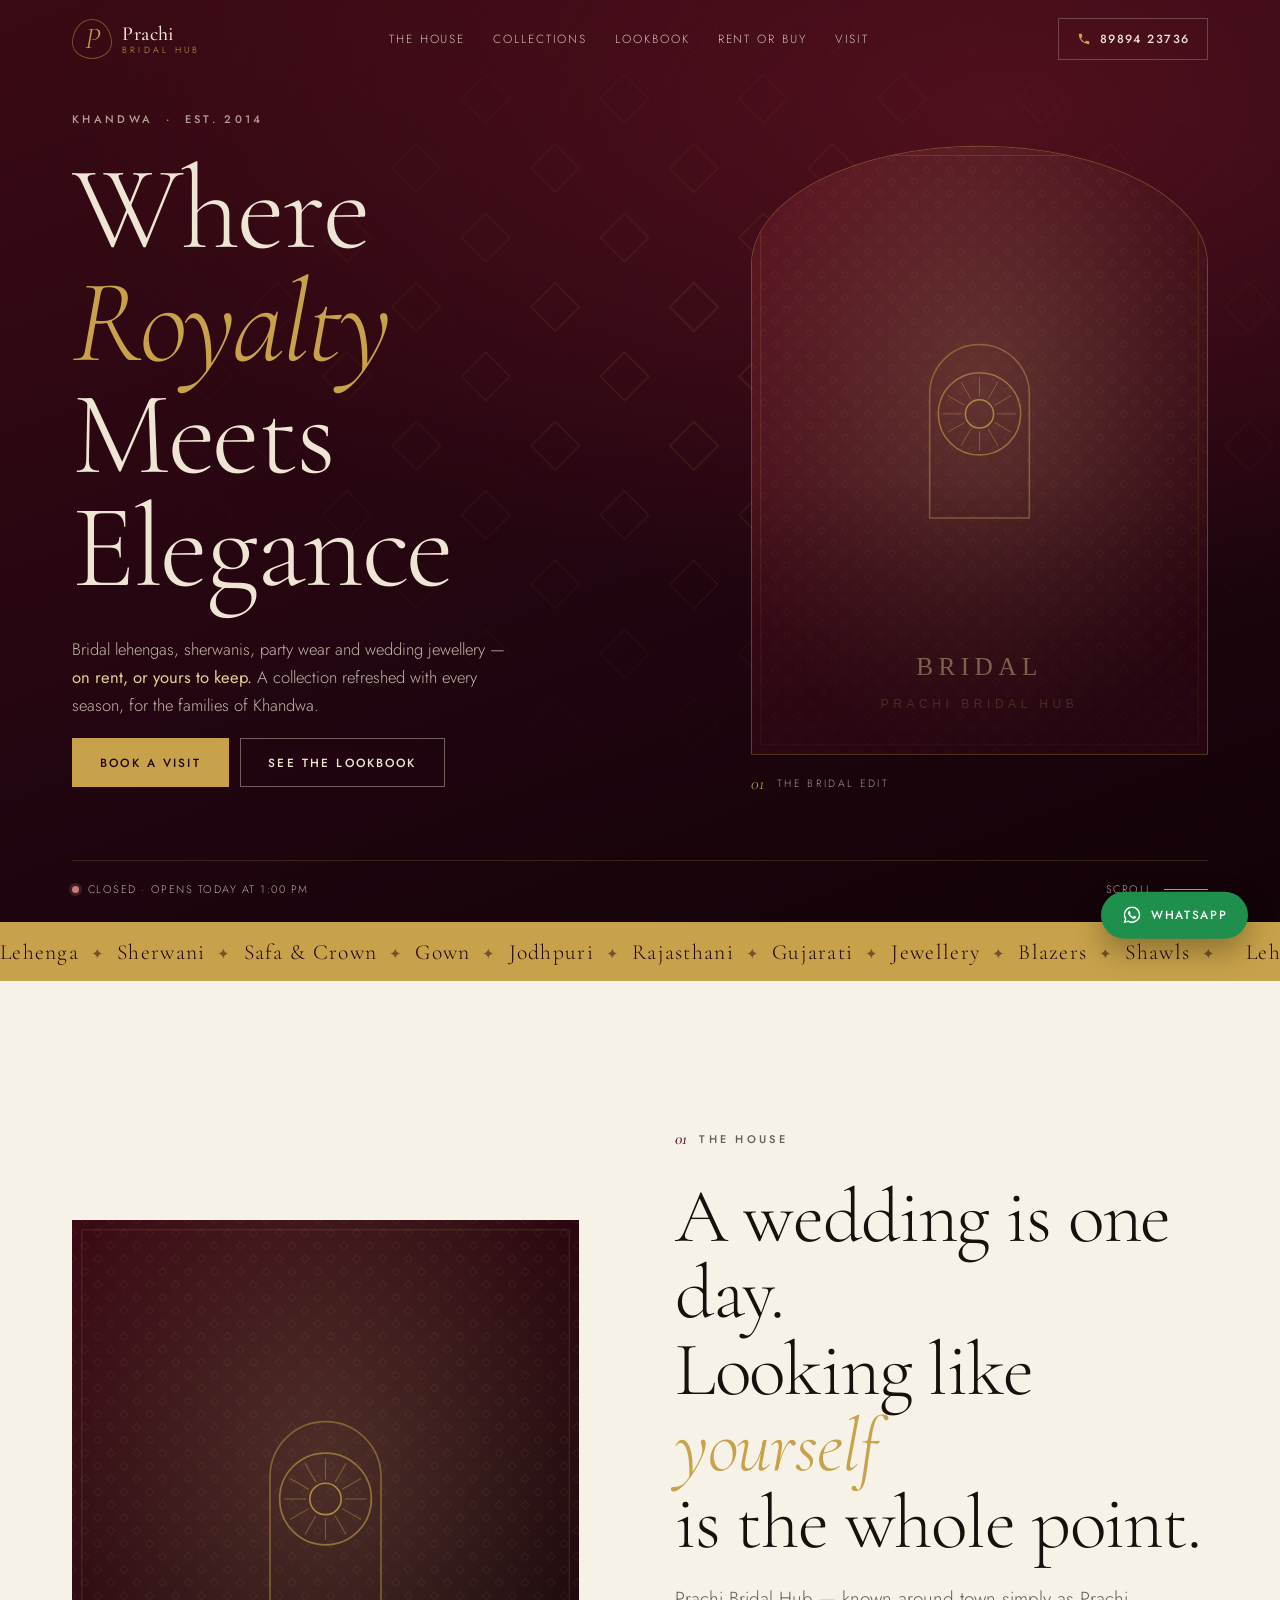
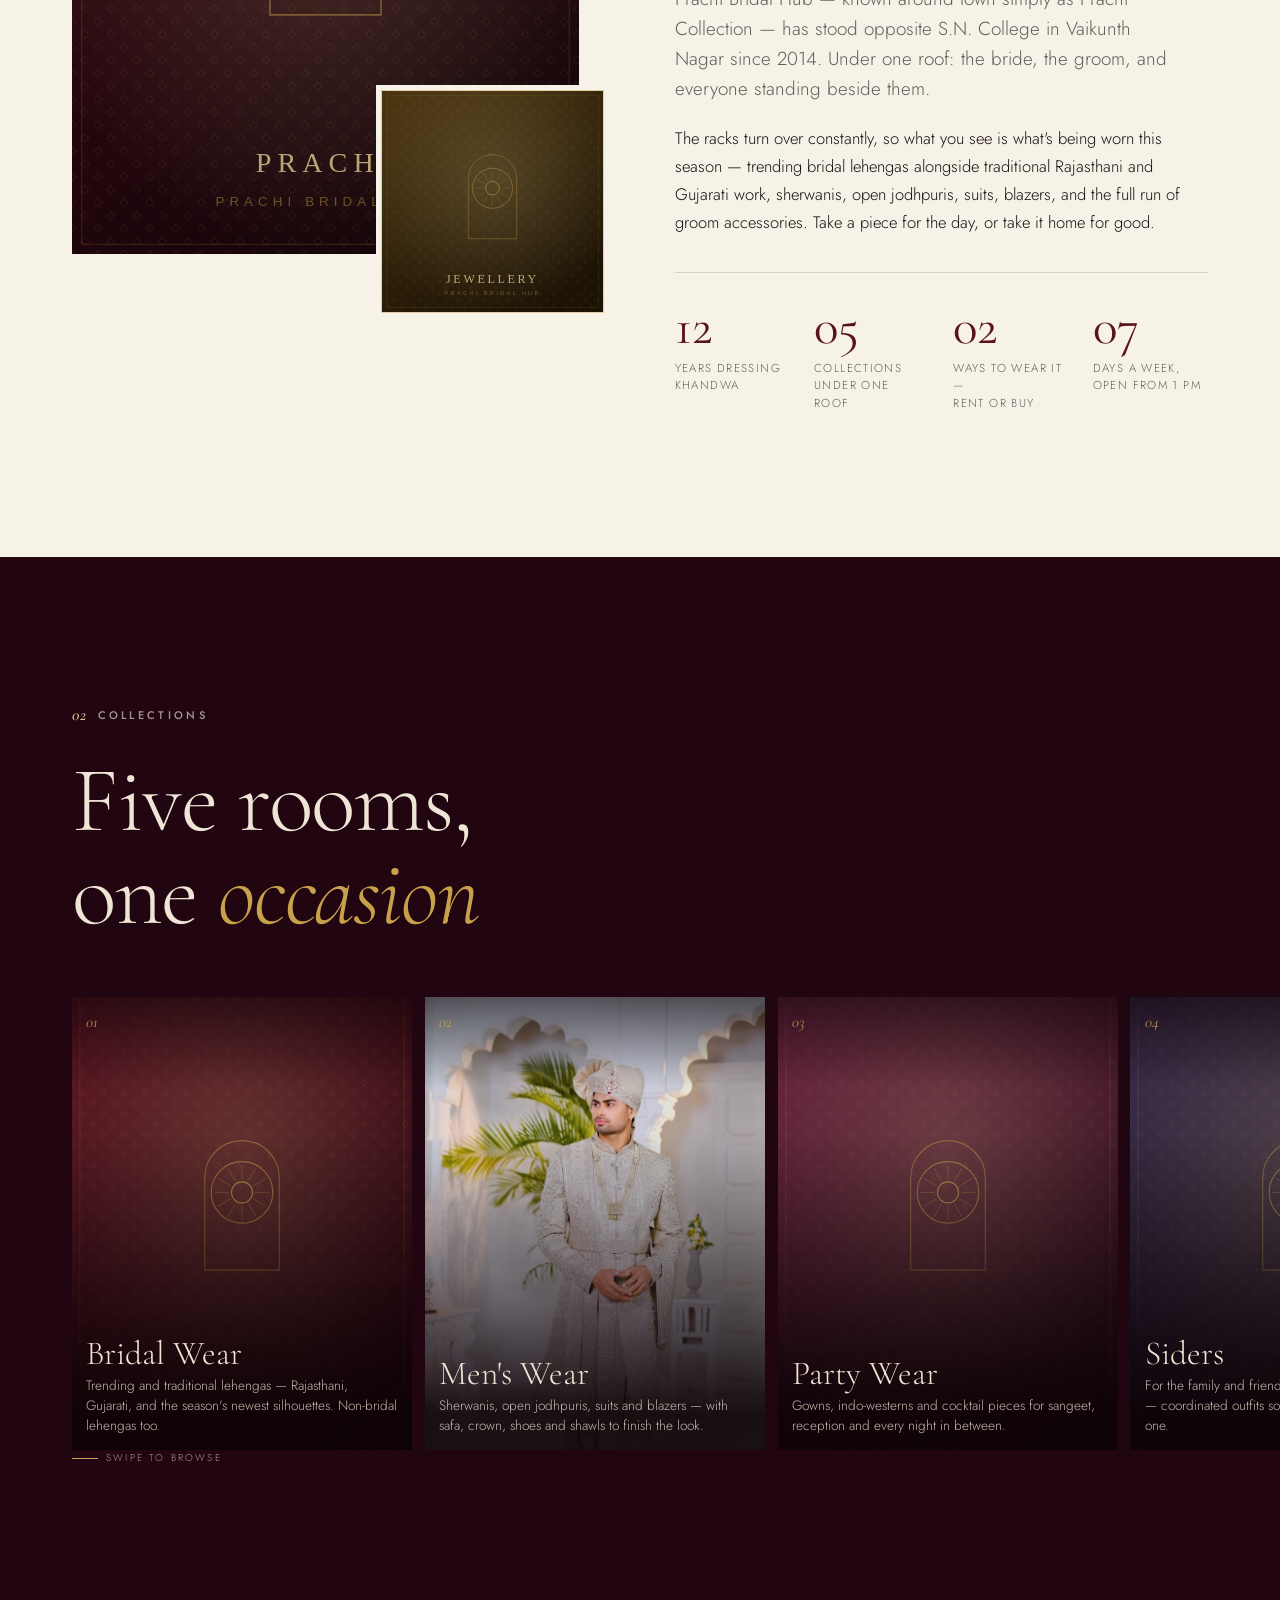
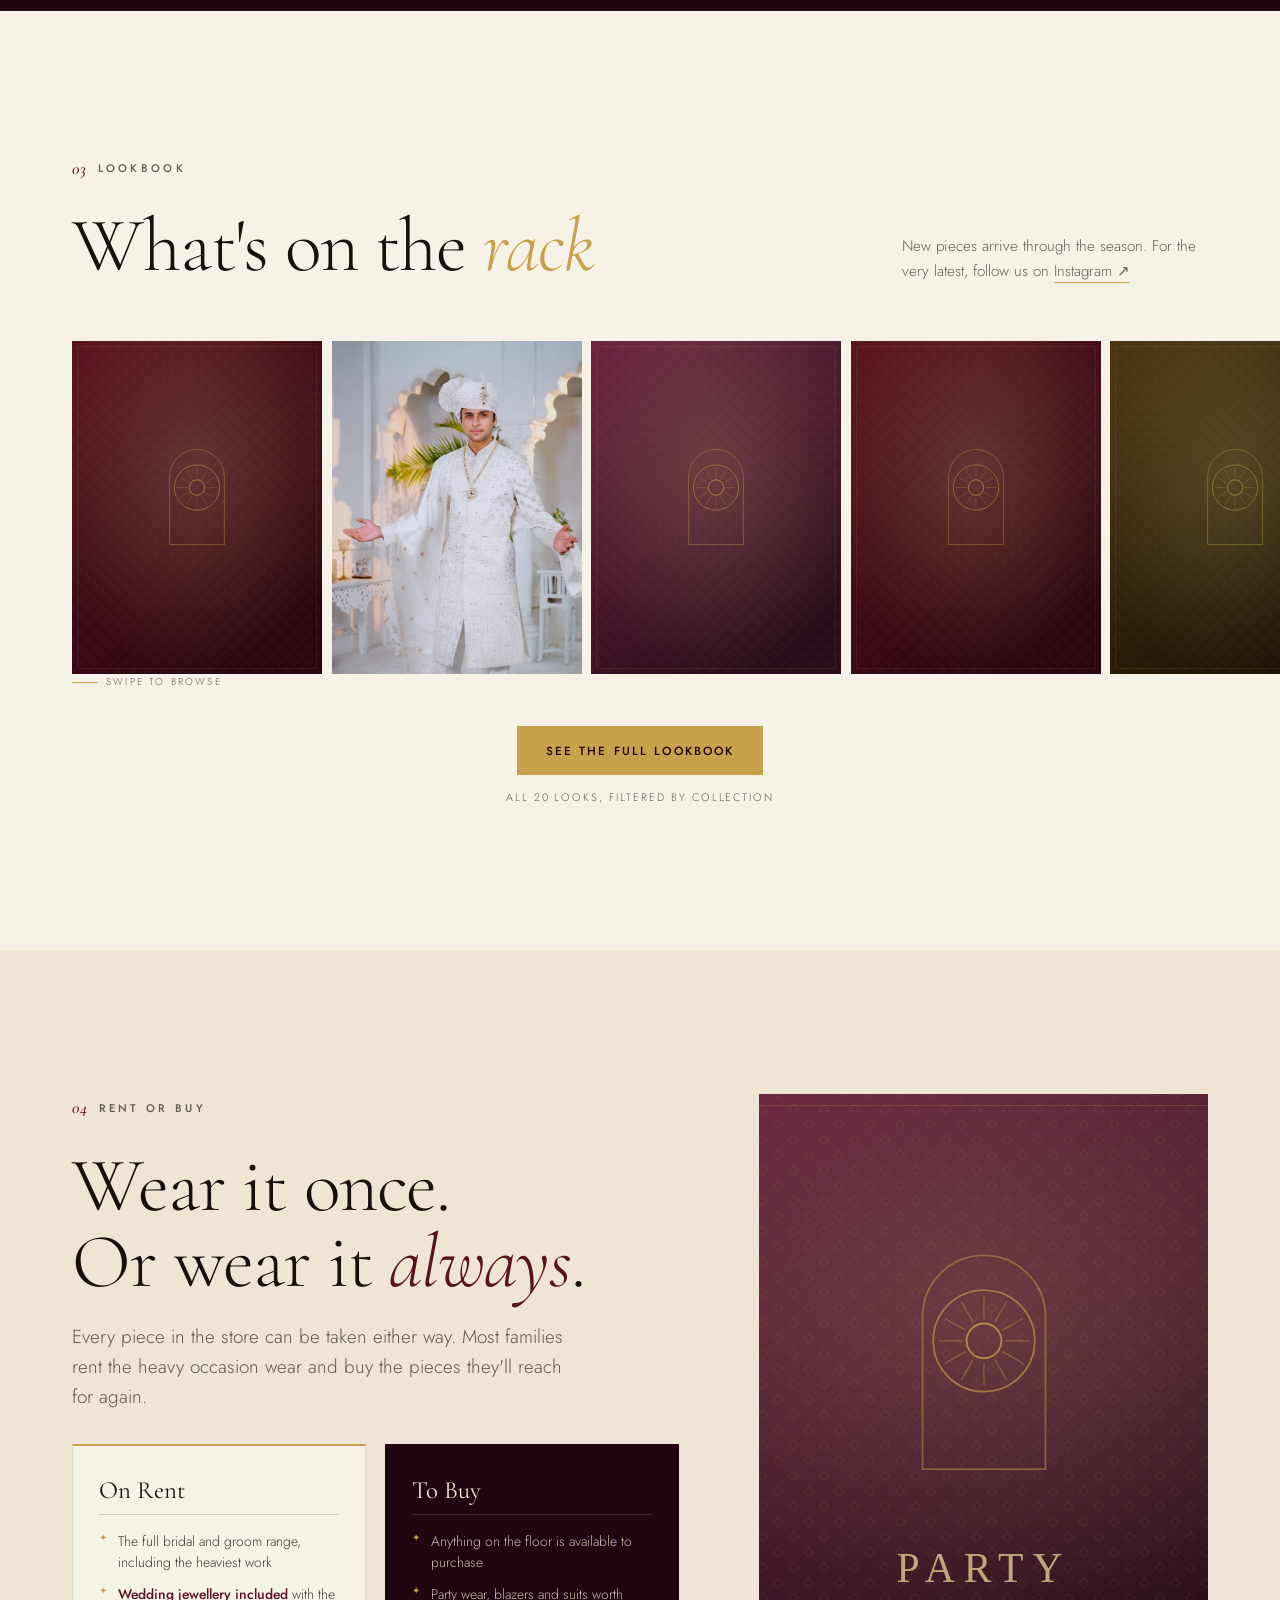
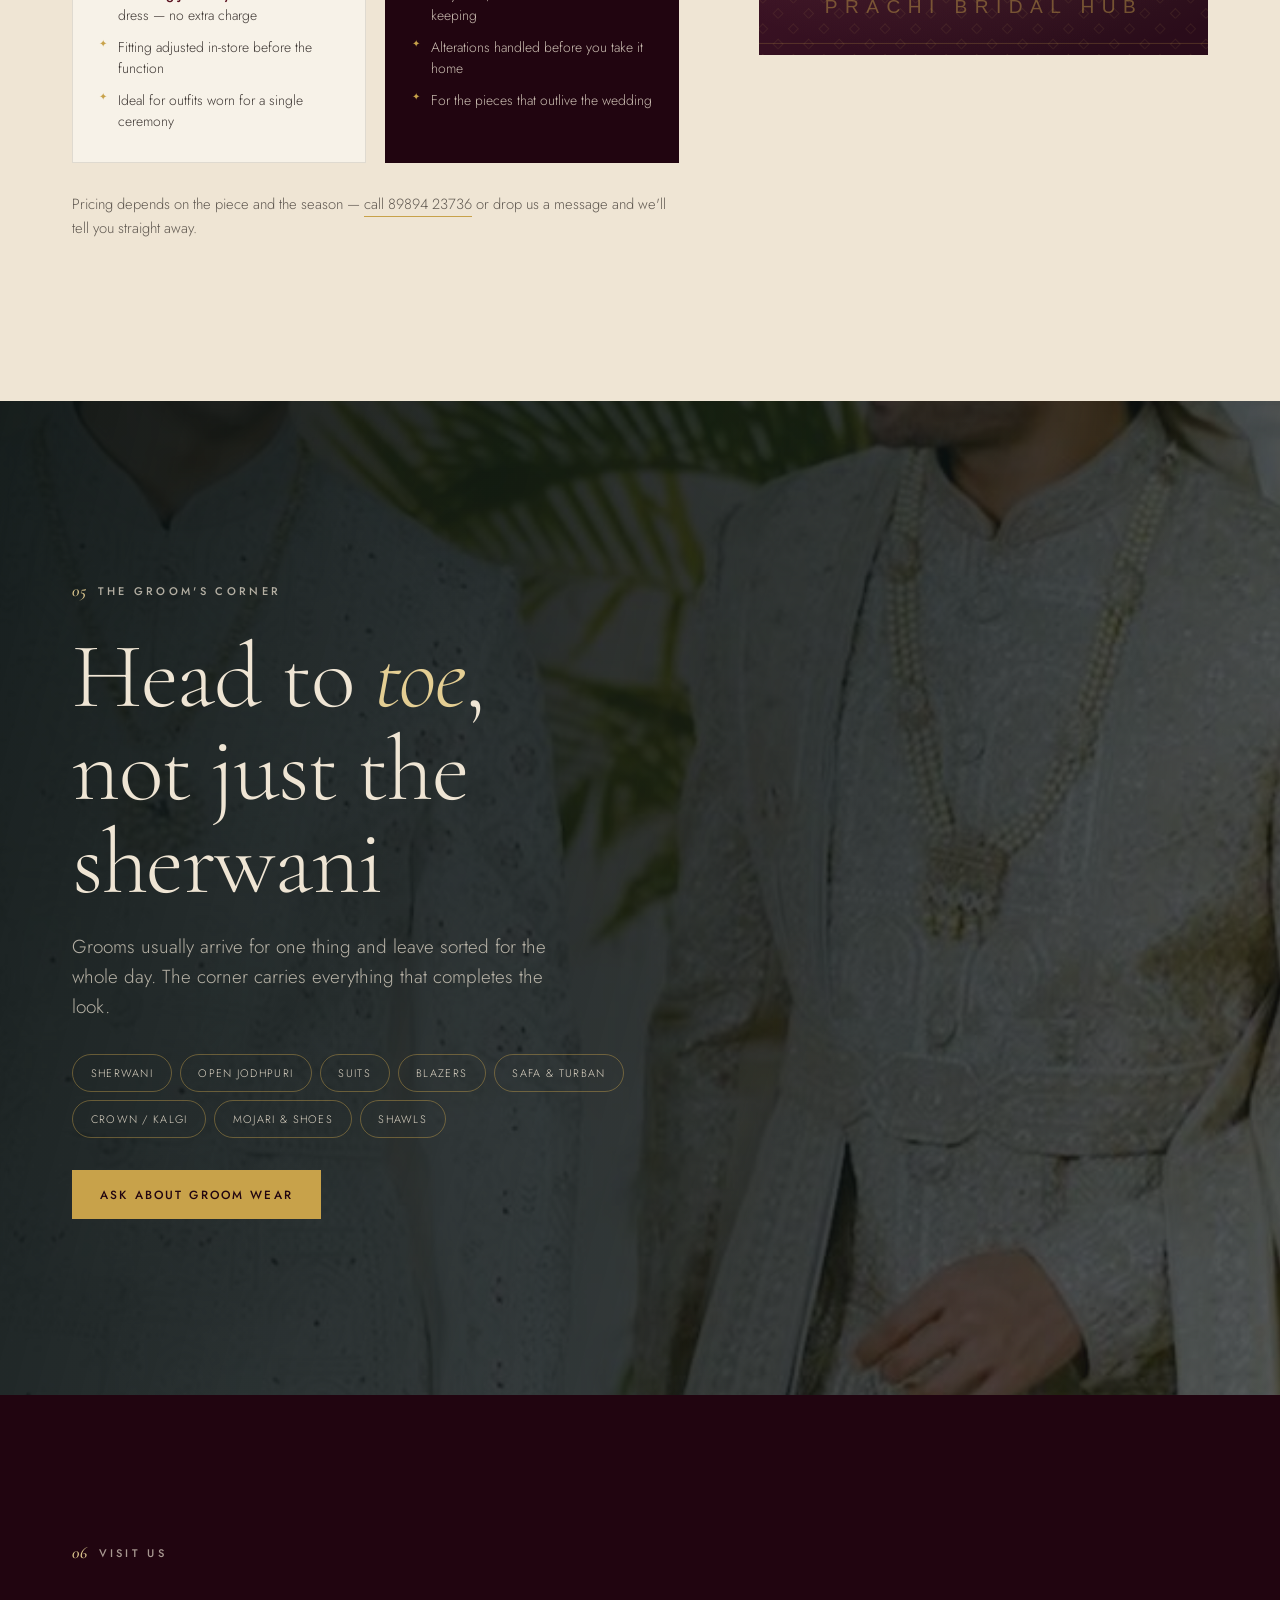
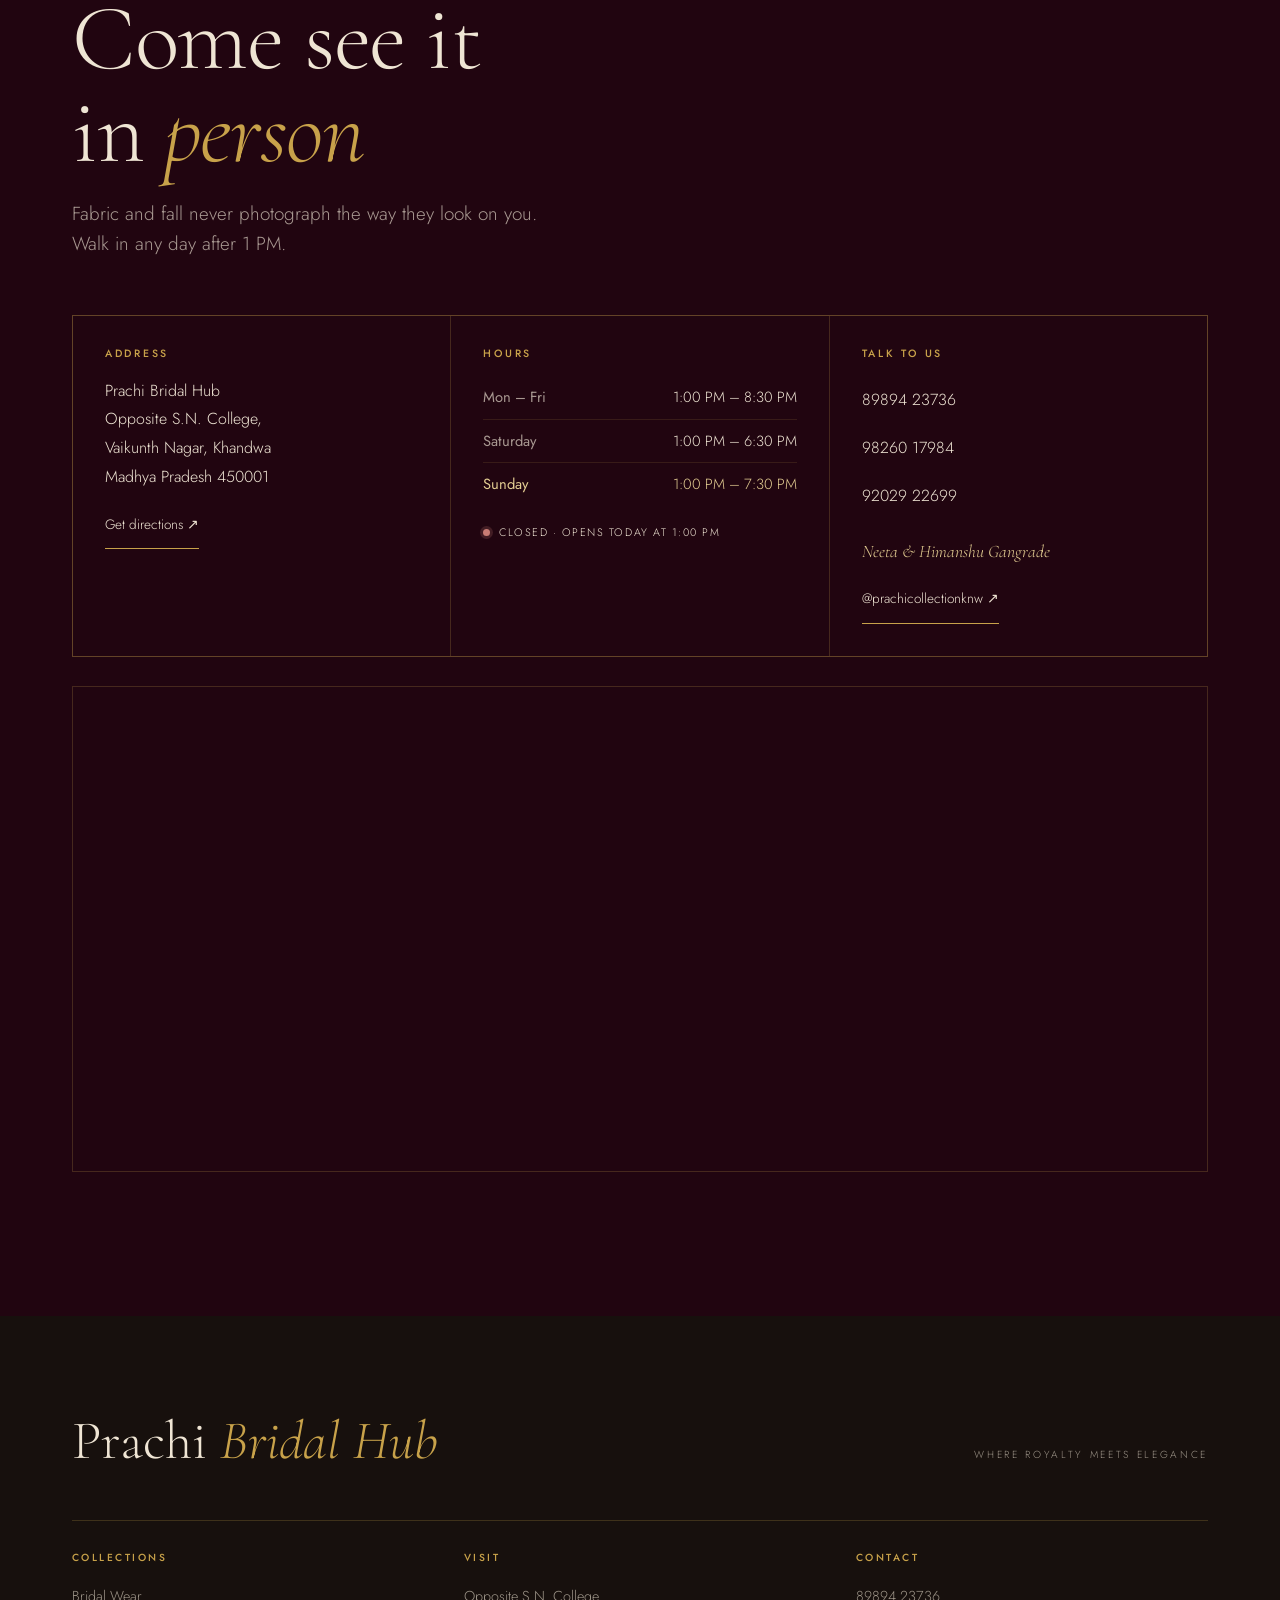
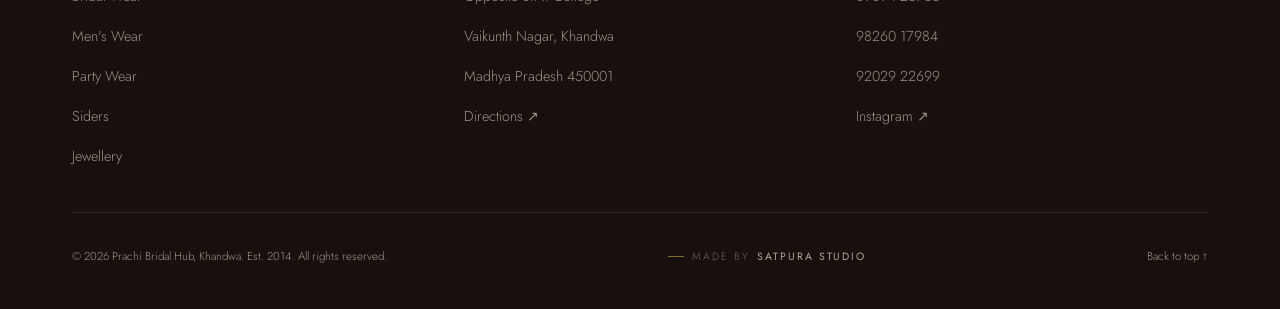
==== commit fc2a84cb: "Add files via upload" ====
--- a/index.html
+++ b/index.html
@@ -12,7 +12,7 @@
 <meta property="og:type" content="website" />
 <meta property="og:title" content="Prachi Bridal Hub — Where Royalty Meets Elegance" />
 <meta property="og:description" content="Bridal lehengas, sherwanis, party wear and wedding jewellery in Khandwa, M.P. On rent or to keep." />
-<meta property="og:image" content="assets/images/hero-portrait.svg" />
+<meta property="og:image" content="assets/images/catalog/col-men.jpg" />
 <meta property="og:locale" content="en_IN" />
 <meta name="twitter:card" content="summary_large_image" />
 
@@ -29,8 +29,8 @@
     .loader, .lightbox { display: none !important; }
     .reveal { opacity: 1 !important; transform: none !important; }
     .wa { transform: none !important; }
-    /* The lookbook grid is built by JS — point people at Instagram instead. */
-    .filters, #lookGrid { display: none !important; }
+    /* The lookbook tiles are built by JS — point people at Instagram instead. */
+    .filters, #lookGrid, #lookRail, .lookbook .rail-hint { display: none !important; }
     .lookbook__nojs { display: block !important; }
   </style>
 </noscript>
@@ -94,7 +94,7 @@
   <nav class="nav__links" aria-label="Primary">
     <a href="#house">The House</a>
     <a href="#collections">Collections</a>
-    <a href="#lookbook">Lookbook</a>
+    <a href="lookbook.html">Lookbook</a>
     <a href="#rent">Rent or Buy</a>
     <a href="#visit">Visit</a>
   </nav>
@@ -114,7 +114,7 @@
   <nav class="menu__links" aria-label="Mobile">
     <a href="#house"><em>01</em> The House</a>
     <a href="#collections"><em>02</em> Collections</a>
-    <a href="#lookbook"><em>03</em> Lookbook</a>
+    <a href="lookbook.html"><em>03</em> Lookbook</a>
     <a href="#rent"><em>04</em> Rent or Buy</a>
     <a href="#groom"><em>05</em> Groom's Corner</a>
     <a href="#visit"><em>06</em> Visit Us</a>
@@ -158,7 +158,7 @@
 
       <div class="hero__cta reveal" data-delay="2">
         <a class="btn btn--gold" href="https://wa.me/918989423736?text=Hello%20Prachi%20Bridal%20Hub%2C%20I%27d%20like%20to%20book%20a%20visit%20to%20see%20your%20collection." target="_blank" rel="noopener">Book a Visit</a>
-        <a class="btn btn--line" href="#lookbook">See the Lookbook</a>
+        <a class="btn btn--line" href="lookbook.html">See the Lookbook</a>
       </div>
 
       <ul class="hero__tags reveal" data-delay="3">
@@ -168,7 +168,7 @@
 
     <figure class="hero__frame reveal" data-delay="2">
       <div class="hero__frame-inner" data-parallax="0.06">
-        <img src="assets/images/hero-portrait.svg" alt="Bridal lehenga from the Prachi Collection" width="720" height="960" fetchpriority="high" />
+        <img src="assets/images/catalog/hero-portrait.svg" alt="Bridal lehenga from the Prachi Collection" width="720" height="960" fetchpriority="high" />
       </div>
       <figcaption>
         <span class="hero__frame-no">01</span>
@@ -201,10 +201,10 @@
   <div class="wrap house__grid">
     <div class="house__media">
       <figure class="house__img house__img--tall reveal">
-        <img src="assets/images/story-01.svg" alt="Inside the Prachi Collection store in Khandwa" width="720" height="900" loading="lazy" />
+        <img src="assets/images/catalog/story-01.svg" alt="Inside the Prachi Collection store in Khandwa" width="720" height="900" loading="lazy" />
       </figure>
       <figure class="house__img house__img--sq reveal" data-delay="2">
-        <img src="assets/images/story-02.svg" alt="Wedding jewellery available with rentals" width="640" height="640" loading="lazy" />
+        <img src="assets/images/catalog/story-02.svg" alt="Wedding jewellery available with rentals" width="640" height="640" loading="lazy" />
       </figure>
     </div>
 
@@ -236,66 +236,62 @@
 
 <!-- ══════════════════ COLLECTIONS ══════════════════ -->
 <section class="collections section section--dark" id="collections">
- <div class="pin" id="pinCollections">
-  <div class="pin__stage">
-    <div class="wrap">
-      <header class="sec-head">
-        <p class="eyebrow reveal"><span class="num">02</span> Collections</p>
-        <h2 class="display display--xl reveal" data-delay="1">Five rooms,<br />one <em>occasion</em></h2>
-      </header>
-    </div>
-
-    <ul class="collections__list" id="collectionsList">
-      <li class="crow reveal" data-img="assets/images/col-bridal.svg">
-        <a href="#lookbook" data-filter="bridal">
-          <img class="crow__img" src="assets/images/col-bridal.svg" alt="" width="600" height="800" loading="lazy" />
+  <div class="wrap">
+    <header class="sec-head">
+      <p class="eyebrow reveal"><span class="num">02</span> Collections</p>
+      <h2 class="display display--xl reveal" data-delay="1">Five rooms,<br />one <em>occasion</em></h2>
+    </header>
+  </div>
+
+  <ul class="collections__list" id="collectionsList">
+      <li class="crow reveal">
+        <a href="lookbook.html?c=bridal">
+          <img class="crow__img" src="assets/images/catalog/col-bridal.svg" alt="" width="600" height="800" loading="lazy" />
           <span class="crow__no">01</span>
           <h3 class="crow__title">Bridal Wear</h3>
           <p class="crow__desc">Trending and traditional lehengas — Rajasthani, Gujarati, and the season's newest silhouettes. Non-bridal lehengas too.</p>
           <span class="crow__go" aria-hidden="true">↗</span>
         </a>
       </li>
-      <li class="crow reveal" data-img="assets/images/col-men.svg">
-        <a href="#lookbook" data-filter="men">
-          <img class="crow__img" src="assets/images/col-men.svg" alt="" width="600" height="800" loading="lazy" />
+      <li class="crow reveal">
+        <a href="lookbook.html?c=men">
+          <img class="crow__img" src="assets/images/catalog/col-men.jpg" alt="" width="600" height="800" loading="lazy" />
           <span class="crow__no">02</span>
           <h3 class="crow__title">Men's Wear</h3>
           <p class="crow__desc">Sherwanis, open jodhpuris, suits and blazers — with safa, crown, shoes and shawls to finish the look.</p>
           <span class="crow__go" aria-hidden="true">↗</span>
         </a>
       </li>
-      <li class="crow reveal" data-img="assets/images/col-party.svg">
-        <a href="#lookbook" data-filter="party">
-          <img class="crow__img" src="assets/images/col-party.svg" alt="" width="600" height="800" loading="lazy" />
+      <li class="crow reveal">
+        <a href="lookbook.html?c=party">
+          <img class="crow__img" src="assets/images/catalog/col-party.svg" alt="" width="600" height="800" loading="lazy" />
           <span class="crow__no">03</span>
           <h3 class="crow__title">Party Wear</h3>
           <p class="crow__desc">Gowns, indo-westerns and cocktail pieces for sangeet, reception and every night in between.</p>
           <span class="crow__go" aria-hidden="true">↗</span>
         </a>
       </li>
-      <li class="crow reveal" data-img="assets/images/col-siders.svg">
-        <a href="#lookbook" data-filter="siders">
-          <img class="crow__img" src="assets/images/col-siders.svg" alt="" width="600" height="800" loading="lazy" />
+      <li class="crow reveal">
+        <a href="lookbook.html?c=siders">
+          <img class="crow__img" src="assets/images/catalog/col-siders.svg" alt="" width="600" height="800" loading="lazy" />
           <span class="crow__no">04</span>
           <h3 class="crow__title">Siders</h3>
           <p class="crow__desc">For the family and friends standing beside the couple — coordinated outfits so the whole side photographs as one.</p>
           <span class="crow__go" aria-hidden="true">↗</span>
         </a>
       </li>
-      <li class="crow reveal" data-img="assets/images/col-jewellery.svg">
-        <a href="#lookbook" data-filter="jewellery">
-          <img class="crow__img" src="assets/images/col-jewellery.svg" alt="" width="600" height="800" loading="lazy" />
+      <li class="crow reveal">
+        <a href="lookbook.html?c=jewellery">
+          <img class="crow__img" src="assets/images/catalog/col-jewellery.svg" alt="" width="600" height="800" loading="lazy" />
           <span class="crow__no">05</span>
           <h3 class="crow__title">Jewellery</h3>
           <p class="crow__desc">Full wedding sets — and with any dress rental, the jewellery comes bundled at no extra charge.</p>
           <span class="crow__go" aria-hidden="true">↗</span>
         </a>
       </li>
-    </ul>
-
-    <p class="rail-hint" id="railHint" aria-hidden="true"><i></i> <span>Swipe for more</span></p>
-  </div>
- </div>
+  </ul>
+
+  <p class="rail-hint" aria-hidden="true"><i></i> <span>Swipe to browse</span></p>
 </section>
 
 <!-- ══════════════════ LOOKBOOK ══════════════════ -->
@@ -312,19 +308,16 @@
       </p>
     </header>
 
-    <div class="filters reveal" role="tablist" aria-label="Filter lookbook">
-      <button class="filters__btn is-active" data-filter="all" role="tab" aria-selected="true">All</button>
-      <button class="filters__btn" data-filter="bridal" role="tab" aria-selected="false">Bridal</button>
-      <button class="filters__btn" data-filter="men" role="tab" aria-selected="false">Men's</button>
-      <button class="filters__btn" data-filter="party" role="tab" aria-selected="false">Party</button>
-      <button class="filters__btn" data-filter="siders" role="tab" aria-selected="false">Siders</button>
-      <button class="filters__btn" data-filter="jewellery" role="tab" aria-selected="false">Jewellery</button>
-    </div>
-
-    <div class="grid" id="lookGrid">
-      <!-- tiles injected by js/main.js from the LOOKS array -->
-    </div>
-
+  </div>
+
+  <!-- A handful of looks as a taster; the full gallery lives on its own page
+       so the home page stays light on a phone connection. -->
+  <div class="look-rail" id="lookRail" data-featured="6">
+    <!-- tiles injected by js/main.js from the LOOKS array -->
+  </div>
+  <p class="rail-hint" aria-hidden="true"><i></i> <span>Swipe to browse</span></p>
+
+  <div class="wrap">
     <p class="lookbook__nojs">
       Our lookbook gallery needs JavaScript switched on. You can see every new
       piece as it arrives on
@@ -332,8 +325,9 @@
       or call us on <a class="link" href="tel:+918989423736">89894 23736</a>.
     </p>
 
-    <p class="lookbook__cta reveal">
-      Seen something you like? <a class="link" href="https://wa.me/918989423736?text=Hello%20Prachi%20Bridal%20Hub%2C%20I%20saw%20a%20piece%20on%20your%20website%20and%20would%20like%20to%20know%20more." target="_blank" rel="noopener">Message us on WhatsApp</a> and we'll set it aside for your visit.
+    <p class="lookbook__more reveal">
+      <a class="btn btn--gold" href="lookbook.html">See the full lookbook</a>
+      <span>All 20 looks, filtered by collection</span>
     </p>
   </div>
 </section>
@@ -376,7 +370,7 @@
     </div>
 
     <figure class="rent__img reveal" data-delay="2">
-      <img src="assets/images/rent-01.svg" alt="Rental collection at Prachi Bridal Hub" width="900" height="675" loading="lazy" />
+      <img src="assets/images/catalog/rent-01.svg" alt="Rental collection at Prachi Bridal Hub" width="900" height="675" loading="lazy" />
     </figure>
   </div>
 </section>
@@ -384,7 +378,7 @@
 <!-- ══════════════════ GROOM ══════════════════ -->
 <section class="groom" id="groom">
   <figure class="groom__bg" aria-hidden="true">
-    <img src="assets/images/groom-01.svg" alt="" width="1440" height="810" loading="lazy" data-parallax="0.05" />
+    <img src="assets/images/catalog/groom-01.jpg" alt="" width="1440" height="810" loading="lazy" data-parallax="0.05" />
   </figure>
   <div class="wrap">
    <div class="groom__inner">
@@ -470,11 +464,11 @@
     <div class="foot__cols">
       <div>
         <h4>Collections</h4>
-        <a href="#lookbook">Bridal Wear</a>
+        <a href="lookbook.html?c=bridal">Bridal Wear</a>
         <a href="#lookbook">Men's Wear</a>
-        <a href="#lookbook">Party Wear</a>
-        <a href="#lookbook">Siders</a>
-        <a href="#lookbook">Jewellery</a>
+        <a href="lookbook.html?c=party">Party Wear</a>
+        <a href="lookbook.html?c=siders">Siders</a>
+        <a href="lookbook.html?c=jewellery">Jewellery</a>
       </div>
       <div>
         <h4>Visit</h4>
@@ -527,7 +521,7 @@
   <button class="lightbox__close" id="lbClose" aria-label="Close">&times;</button>
   <button class="lightbox__nav lightbox__nav--prev" id="lbPrev" aria-label="Previous">&#8249;</button>
   <figure class="lightbox__stage">
-    <img id="lbImg" src="" alt="" />
+    <img id="lbImg" alt="" />
     <figcaption id="lbCap"></figcaption>
   </figure>
   <button class="lightbox__nav lightbox__nav--next" id="lbNext" aria-label="Next">&#8250;</button>
--- a/css/style.css
+++ b/css/style.css
@@ -134,7 +134,8 @@
   font-style: italic;
 }
 .section--dark .eyebrow .num,
-.groom .eyebrow .num { color: var(--gold-lit); }
+.groom .eyebrow .num,
+.page-head .eyebrow .num { color: var(--gold-lit); }
 
 .display {
   font-family: var(--serif);
@@ -146,6 +147,13 @@
 .display--xl { font-size: clamp(2.4rem, 1rem + 6vw, 6.5rem); }
 .display em { font-style: italic; color: var(--gold); font-weight: 300; }
 .section--cream .display em { color: var(--oxblood); }
+
+/* Headings reset to margin:0 and paragraphs only carry a bottom margin, which
+   leaves a 0px gap here. At line-height 1 Cormorant's descenders (the "p" in
+   "person") then hang into the text below. Collapses with any section-specific
+   margin-bottom, so this never doubles up. */
+.display + p,
+.display + .lede { margin-top: 1.25rem; }
 
 .lede {
   font-size: 1.05rem;
@@ -306,7 +314,8 @@
   font-family: var(--serif); font-weight: 300;
   font-size: clamp(2.7rem, 1rem + 11vw, 7.4rem);
   line-height: .95; letter-spacing: -.02em;
-  margin: 0 0 1.2rem;
+  /* The .line descender padding below eats into this, so keep it generous. */
+  margin: 0 0 2rem;
 }
 /* overflow:hidden masks the word-rise animation, but it also clips descenders
    (the "g" in Elegance). Pad the box out, then pull it back with margin. */
@@ -403,11 +412,9 @@
 .stats dd { font-size: .68rem; letter-spacing: .1em; text-transform: uppercase; color: var(--muted); margin-top: .4rem; line-height: 1.55; }
 
 /* ── Collections ───────────────────────────────────────────
-   A rail of image cards. When JS can measure it (and motion is
-   allowed) the section pins: the page holds still while the cards
-   travel sideways, then vertical scrolling resumes at the end.
-   Without JS, or with reduced motion, it degrades to a plain
-   swipe rail — same markup, no pinning.                          */
+   A native horizontal rail: it moves only when the visitor scrolls
+   it sideways (swipe, trackpad, shift+wheel) and never intercepts
+   vertical scrolling. No JS involved — nothing to lag.            */
 .collections__list {
   display: flex; gap: .8rem;
   padding-inline: var(--gut);
@@ -428,38 +435,14 @@
 }
 .crow__img { position: absolute; inset: 0; width: 100%; height: 100%; object-fit: cover; }
 
-/* Pinned mode — JS sets .is-pinned on #collections and a pixel
-   height on .pin equal to one stage plus the horizontal distance. */
-.pin { position: relative; }
-.pin__stage { display: grid; gap: 1.5rem; }
-
-.collections.is-pinned { padding-block: 0; }
-.collections.is-pinned .pin__stage {
-  position: sticky; top: 0;
-  height: 100svh;
-  overflow: hidden;
-  grid-template-rows: auto minmax(0, 1fr) auto;
-  align-content: center;
-  /* The stage spans the full viewport, so it must clear the thumb dock itself
-     — body's padding-bottom doesn't apply to a sticky, top-anchored child. */
-  padding-block: calc(var(--nav-h) + 1rem) calc(var(--dock-h) + 1rem);
-}
-.collections.is-pinned .sec-head { margin-bottom: 0; }
-.collections.is-pinned .collections__list {
-  overflow: visible;
-  scroll-snap-type: none;
-  height: 100%;
-  will-change: transform;
-}
-.collections.is-pinned .crow {
-  width: clamp(210px, 24vw, 330px);
-  max-width: none;
-  aspect-ratio: auto;
-  height: 100%;
-}
 .crow a::after {
   content: ""; position: absolute; inset: 0;
-  background: linear-gradient(to top, rgba(12, 2, 6, .92) 8%, rgba(12, 2, 6, .35) 45%, transparent 70%);
+  background:
+    /* caption end */
+    linear-gradient(to top, rgba(12, 2, 6, .92) 8%, rgba(12, 2, 6, .35) 45%, transparent 70%),
+    /* and a scrim at the top, so the gold number stays legible over a
+       bright photo — the placeholders were dark, real ones often aren't */
+    linear-gradient(to bottom, rgba(12, 2, 6, .6) 0%, transparent 20%);
 }
 .crow__no {
   position: absolute; top: .8rem; left: .9rem; z-index: 2;
@@ -508,11 +491,25 @@
 .filters__btn.is-active { background: var(--maroon); border-color: var(--maroon); color: var(--sand); }
 
 .grid { display: grid; grid-template-columns: repeat(2, 1fr); gap: .6rem; }
+
+/* Home-page teaser: a few looks on a native horizontal rail. */
+.look-rail {
+  display: flex; gap: .6rem;
+  padding-inline: var(--gut);
+  overflow-x: auto; overscroll-behavior-x: contain;
+  scroll-snap-type: x mandatory;
+  scroll-padding-inline: var(--gut);
+  scrollbar-width: none; -ms-overflow-style: none;
+}
+.look-rail::-webkit-scrollbar { display: none; }
+.look-rail .tile { flex: none; width: 58%; max-width: 250px; scroll-snap-align: start; }
+
 .tile {
   position: relative; margin: 0; overflow: hidden;
   aspect-ratio: 3 / 4; background: var(--maroon-deep); cursor: pointer;
 }
-.tile:nth-child(6n + 1), .tile:nth-child(6n + 4) { aspect-ratio: 3 / 4.6; }
+/* Staggered heights are a grid effect only — the rail keeps one height. */
+.grid .tile:nth-child(6n + 1), .grid .tile:nth-child(6n + 4) { aspect-ratio: 3 / 4.6; }
 .tile img { width: 100%; height: 100%; object-fit: cover; transition: transform .8s var(--ease); }
 .tile figcaption {
   position: absolute; inset: auto 0 0 0;
@@ -526,6 +523,36 @@
 .tile.is-hidden { display: none; }
 
 .lookbook__cta { margin-top: 2.2rem; text-align: center; color: var(--muted); font-size: 1rem; }
+
+/* Home page: the link out to the full lookbook. */
+.lookbook__more {
+  display: flex; flex-direction: column; align-items: center; gap: .8rem;
+  margin: 2.2rem 0 0; text-align: center;
+}
+.lookbook__more span {
+  font-size: .68rem; letter-spacing: .18em; text-transform: uppercase; color: var(--muted);
+}
+
+/* ── Lookbook page header ──────────────────────────────── */
+.page-head {
+  background: linear-gradient(160deg, var(--maroon) 0%, var(--maroon-deep) 70%);
+  color: var(--sand);
+  --muted: color-mix(in srgb, var(--sand) 72%, transparent);
+  padding-block: calc(var(--nav-h) + 2.5rem) 3rem;
+}
+.page-head .display { margin-bottom: 1.2rem; }
+.page-head .display em { color: var(--gold); }
+.back-link {
+  display: inline-flex; align-items: center; min-height: var(--tap);
+  font-size: .68rem; letter-spacing: .2em; text-transform: uppercase;
+  color: var(--muted); transition: color .3s var(--ease);
+}
+.back-link:hover { color: var(--gold); }
+
+.visit-strip { text-align: center; }
+.visit-strip .lede { margin-inline: auto; }
+.visit-strip .visit__status { justify-content: center; margin-bottom: 1.8rem; }
+.visit-strip .hero__cta { justify-content: center; margin-bottom: 0; }
 
 /* Shown only by the <noscript> block in index.html. */
 .lookbook__nojs {
@@ -785,8 +812,6 @@
   .stats dt { font-size: 2.8rem; }
 
   .crow { width: 46%; max-width: 340px; }
-  /* Dock is hidden from here up, so the stage no longer needs to clear it. */
-  .collections.is-pinned .pin__stage { padding-block: calc(var(--nav-h) + 1.5rem) 2.5rem; }
 
   .grid { grid-template-columns: repeat(3, 1fr); gap: 1rem; }
   .tile figcaption {
